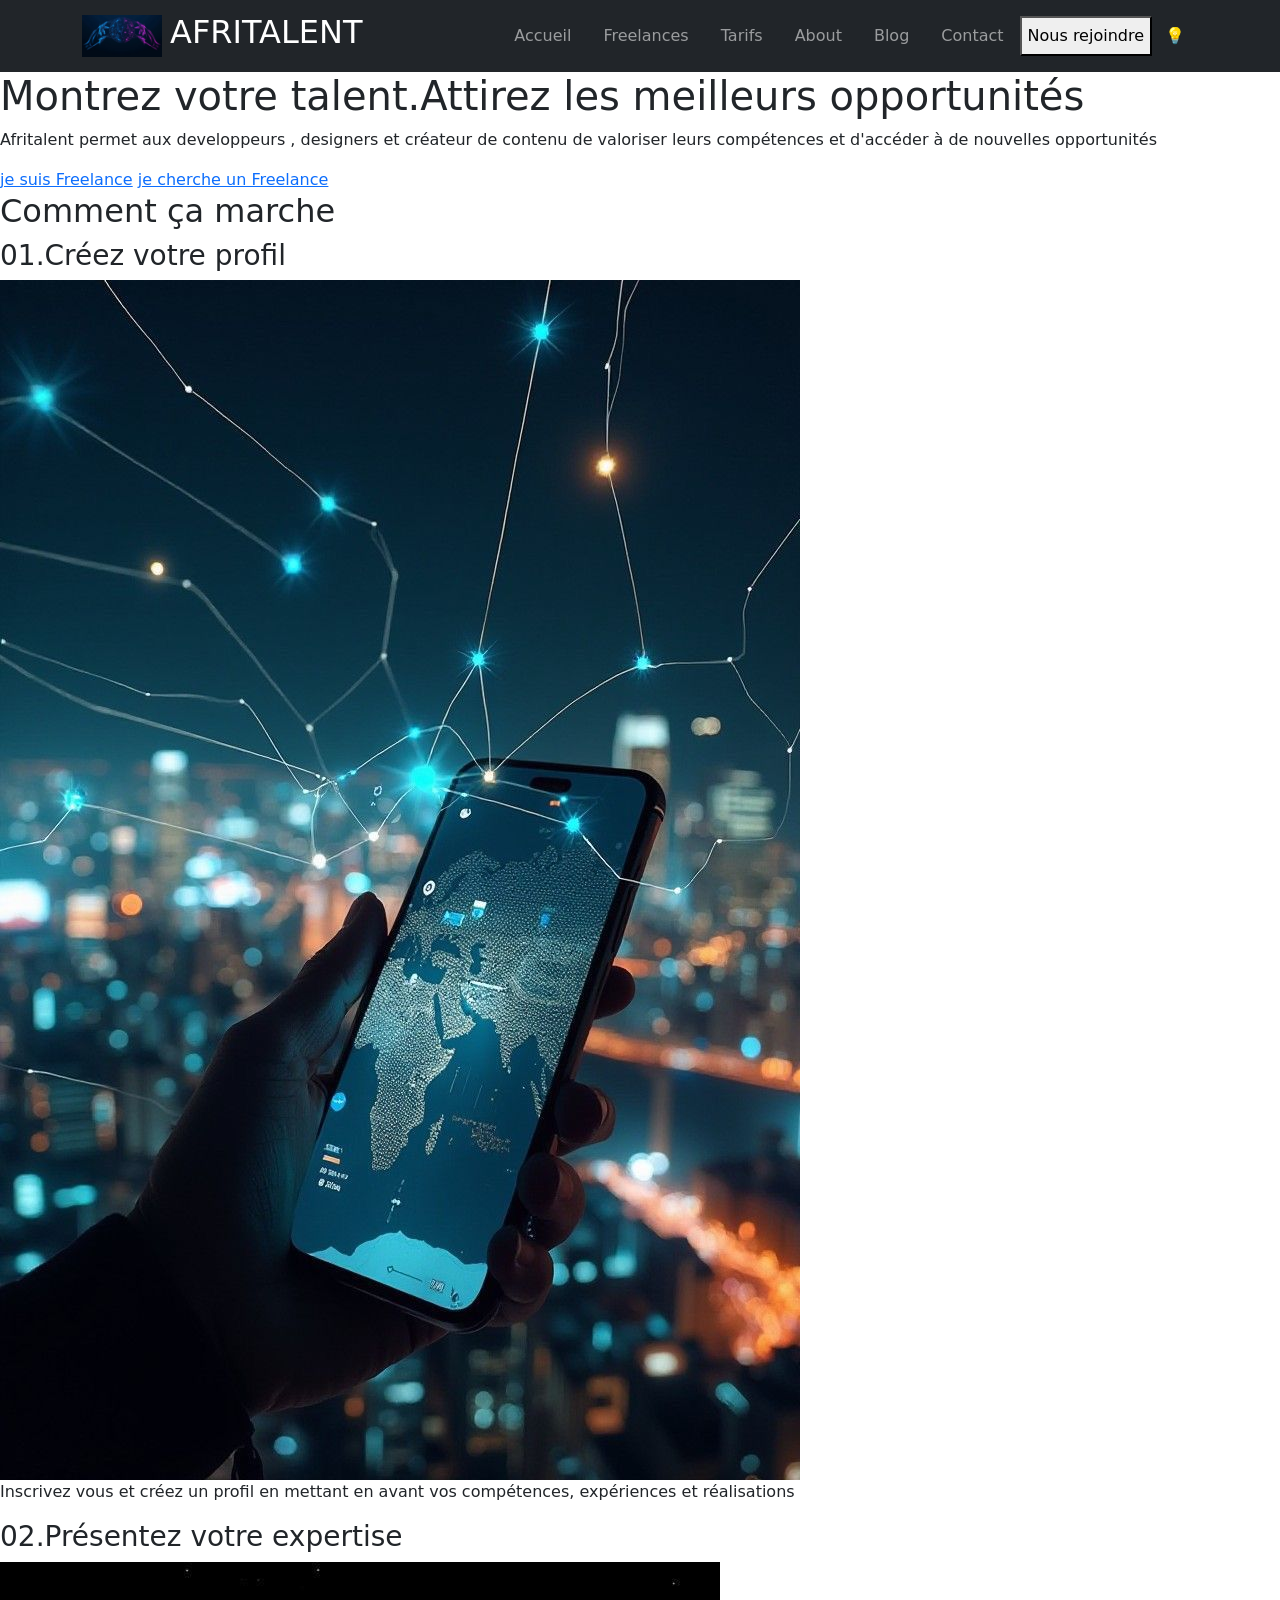
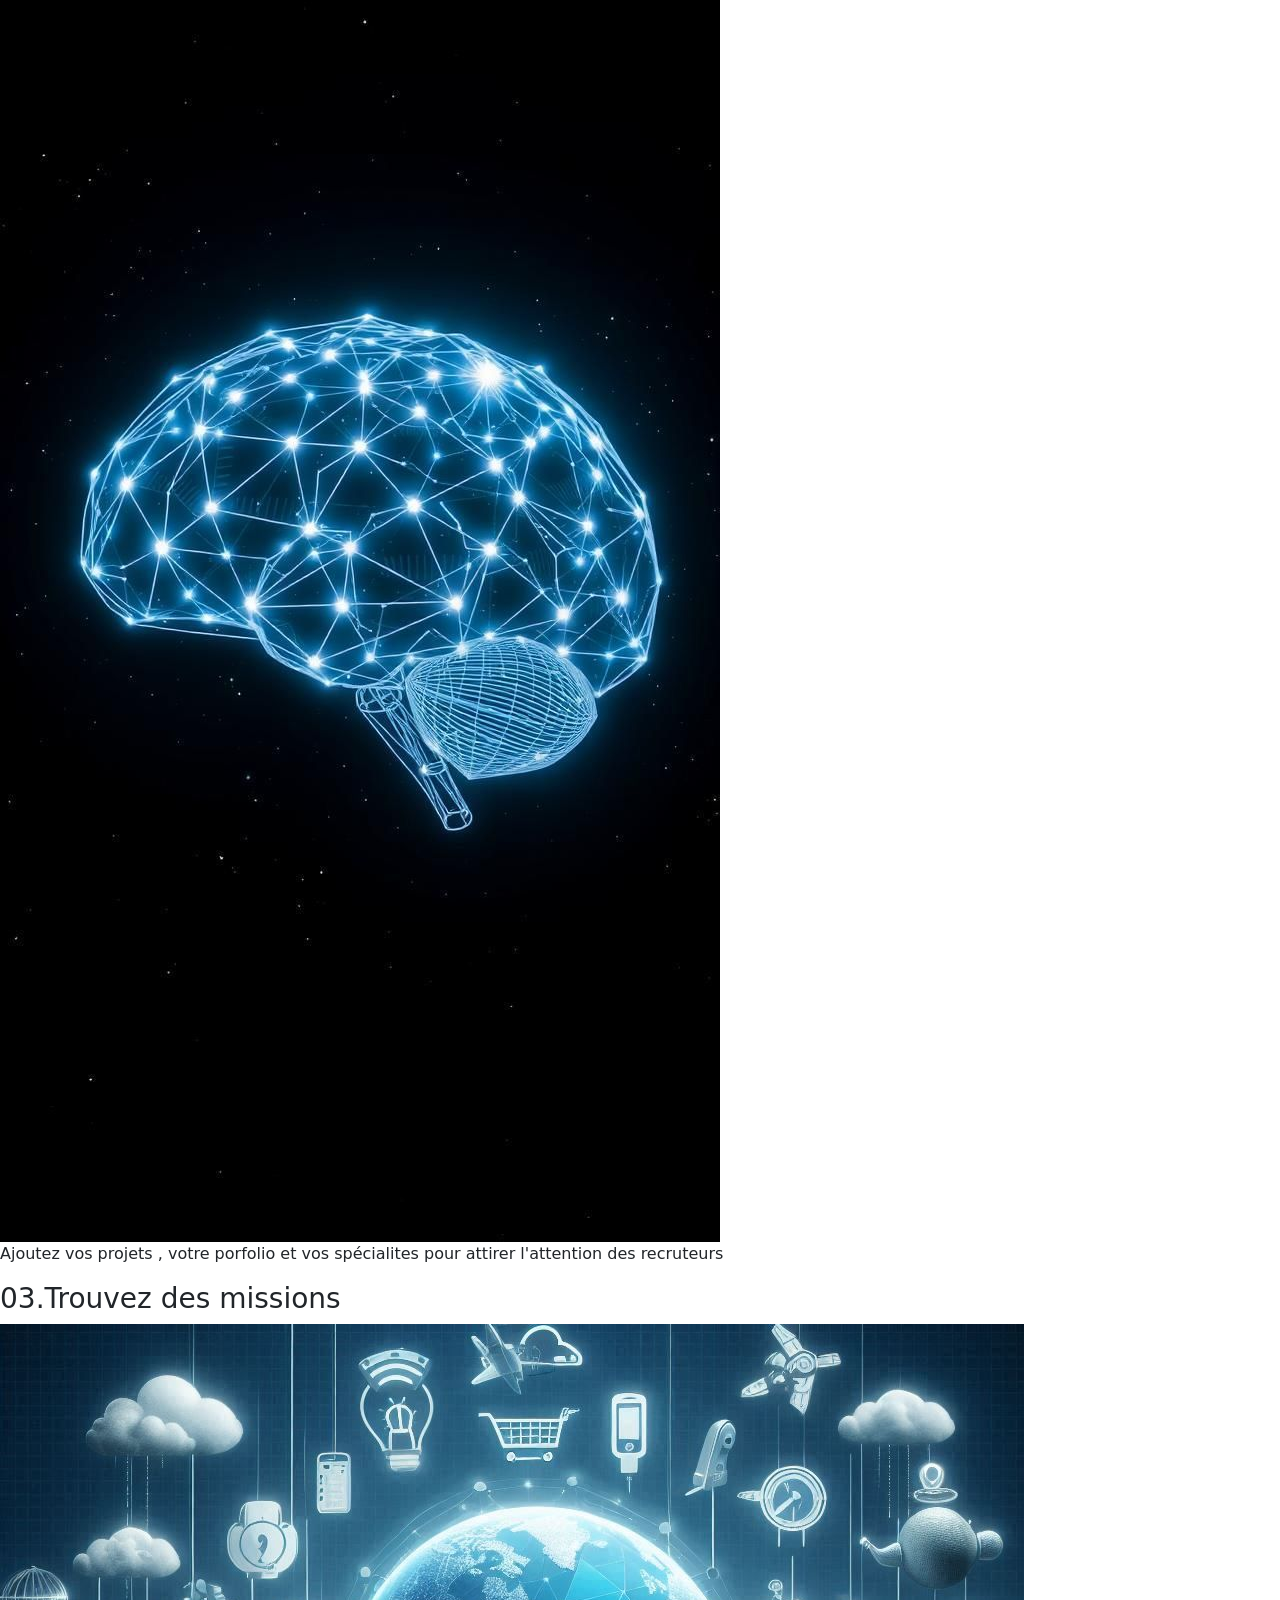
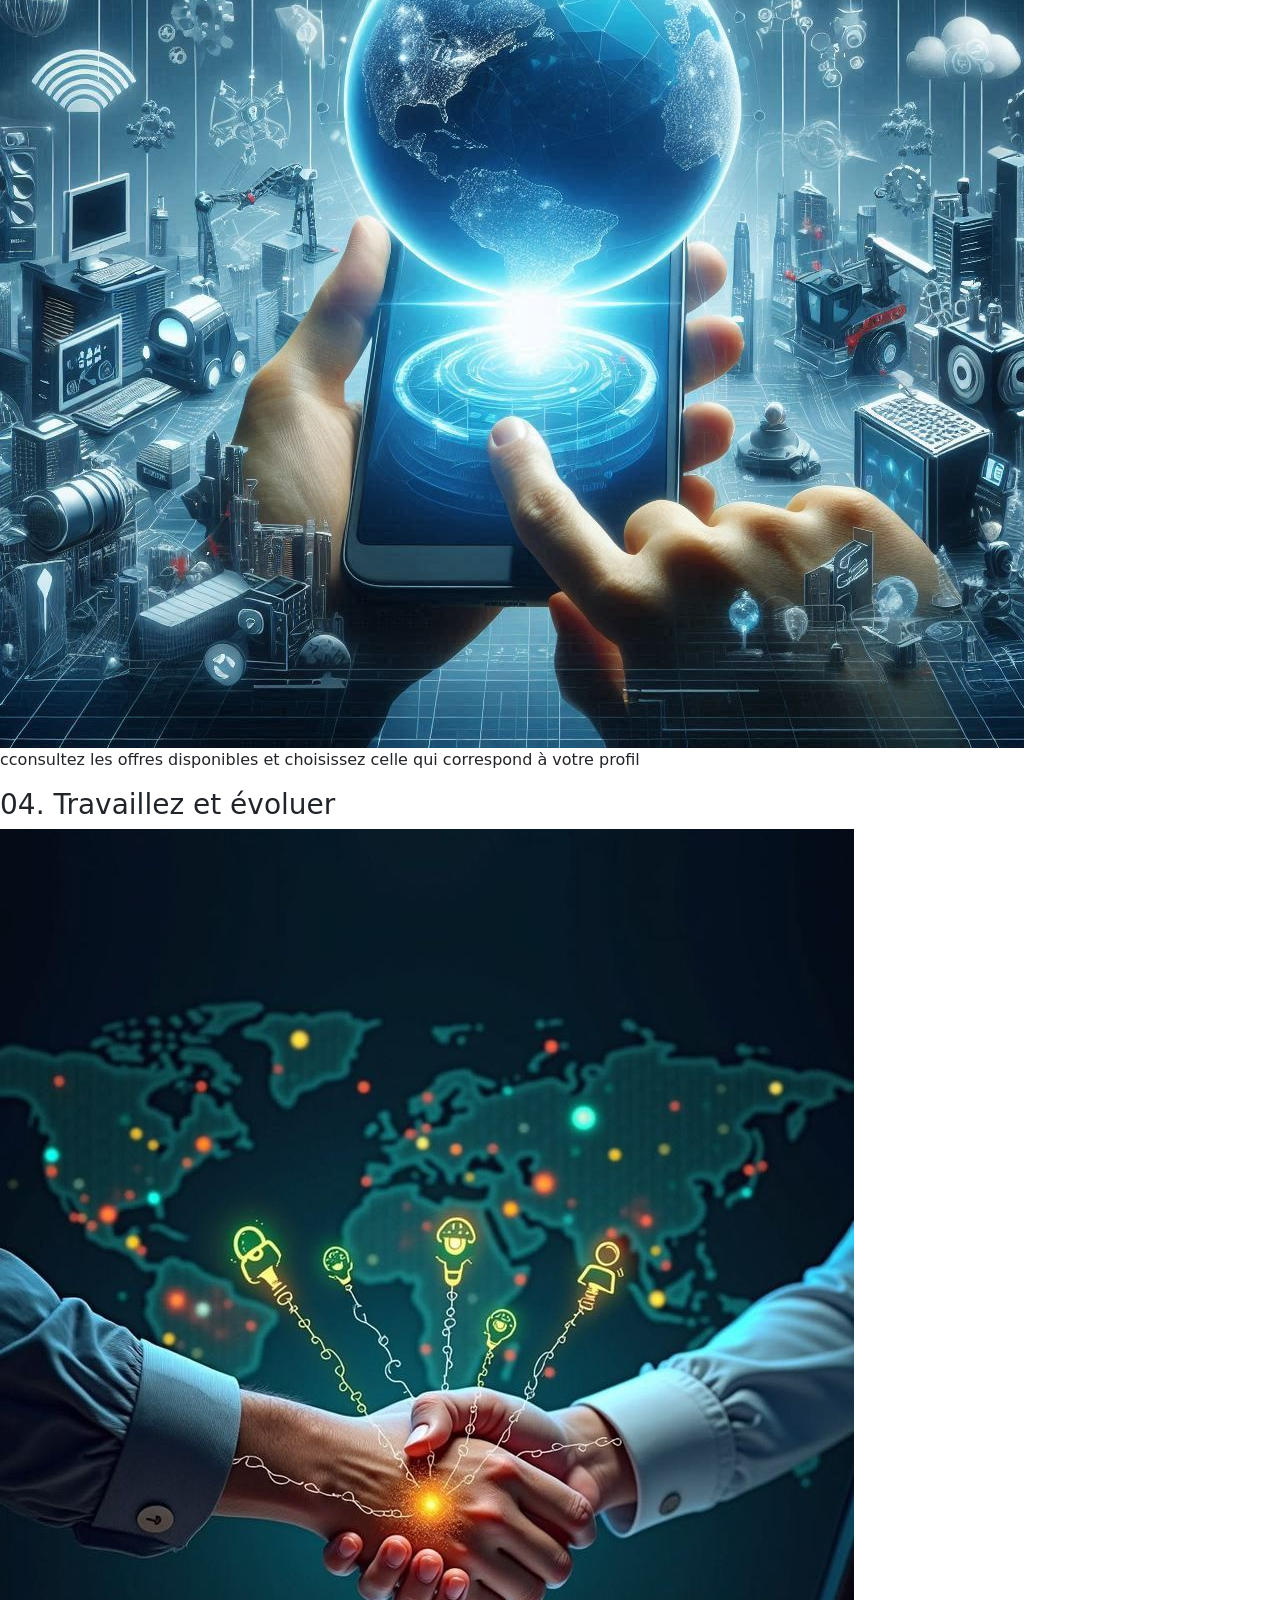
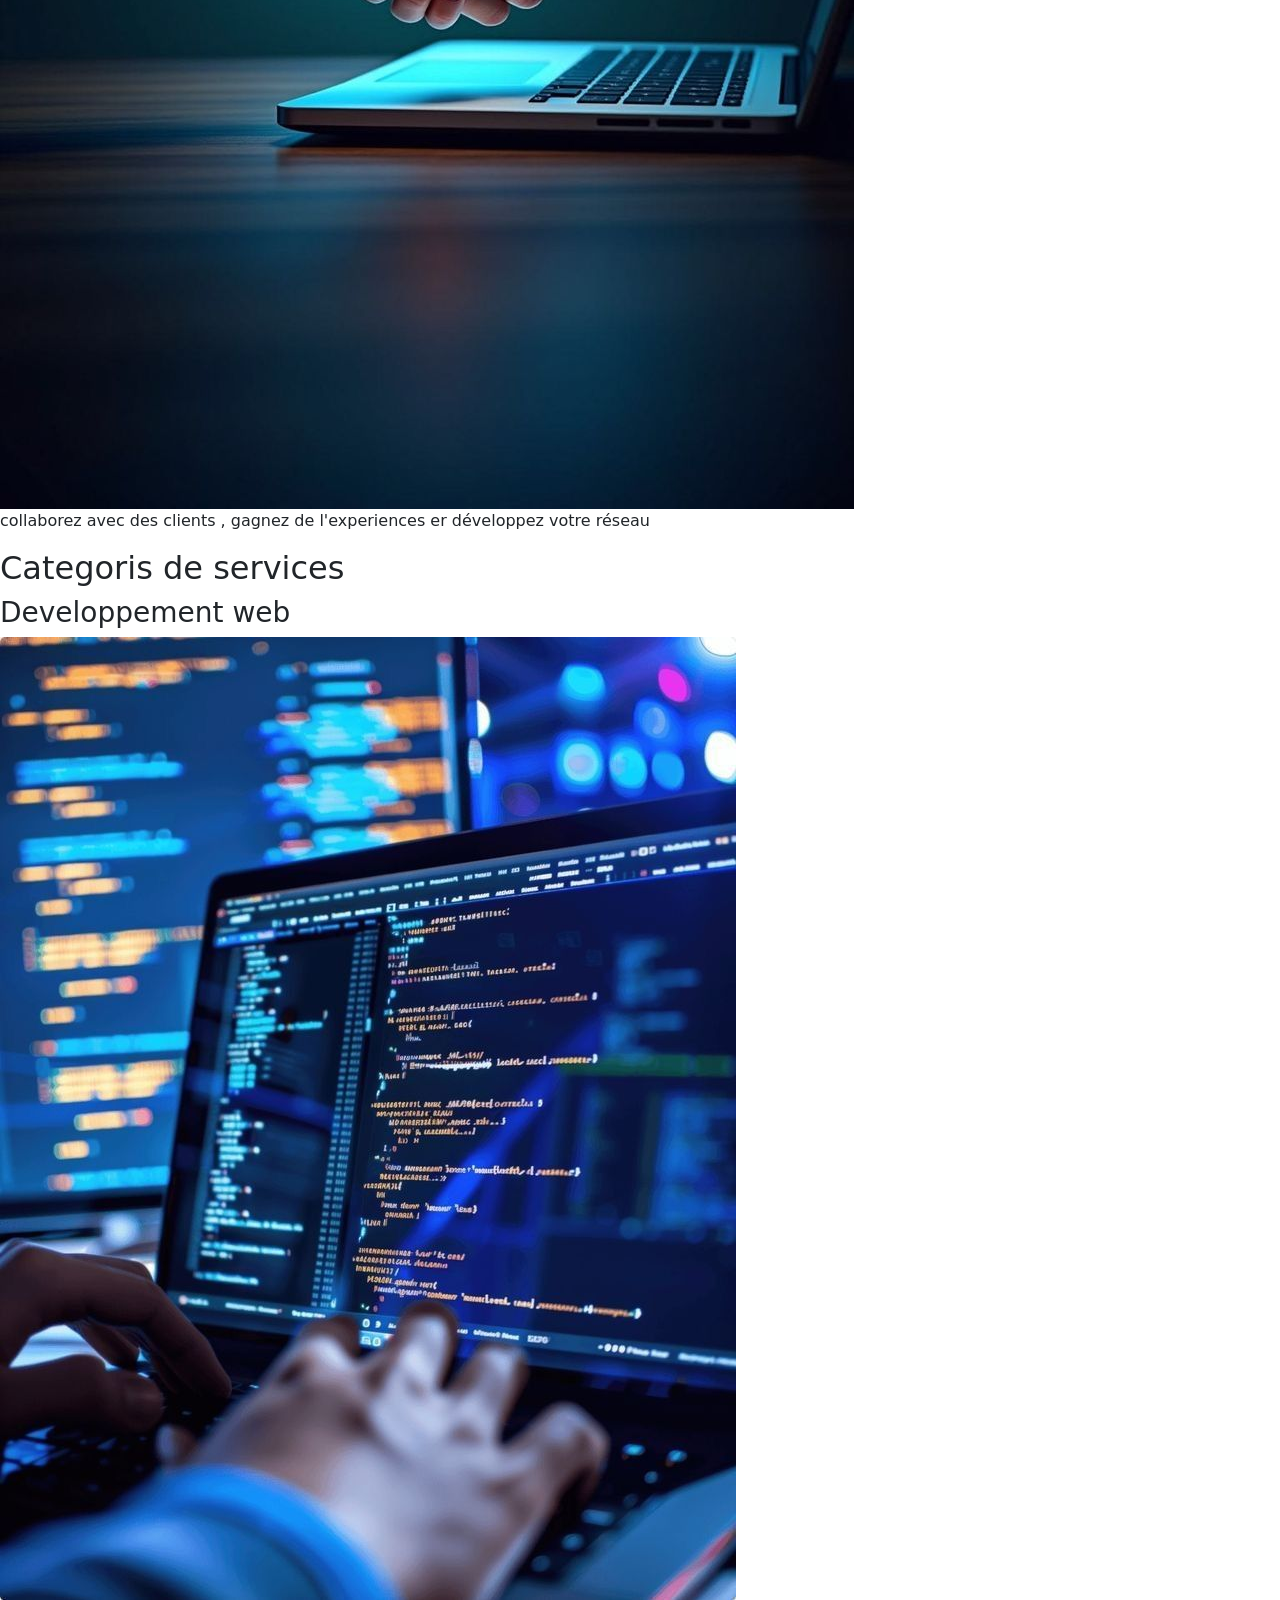
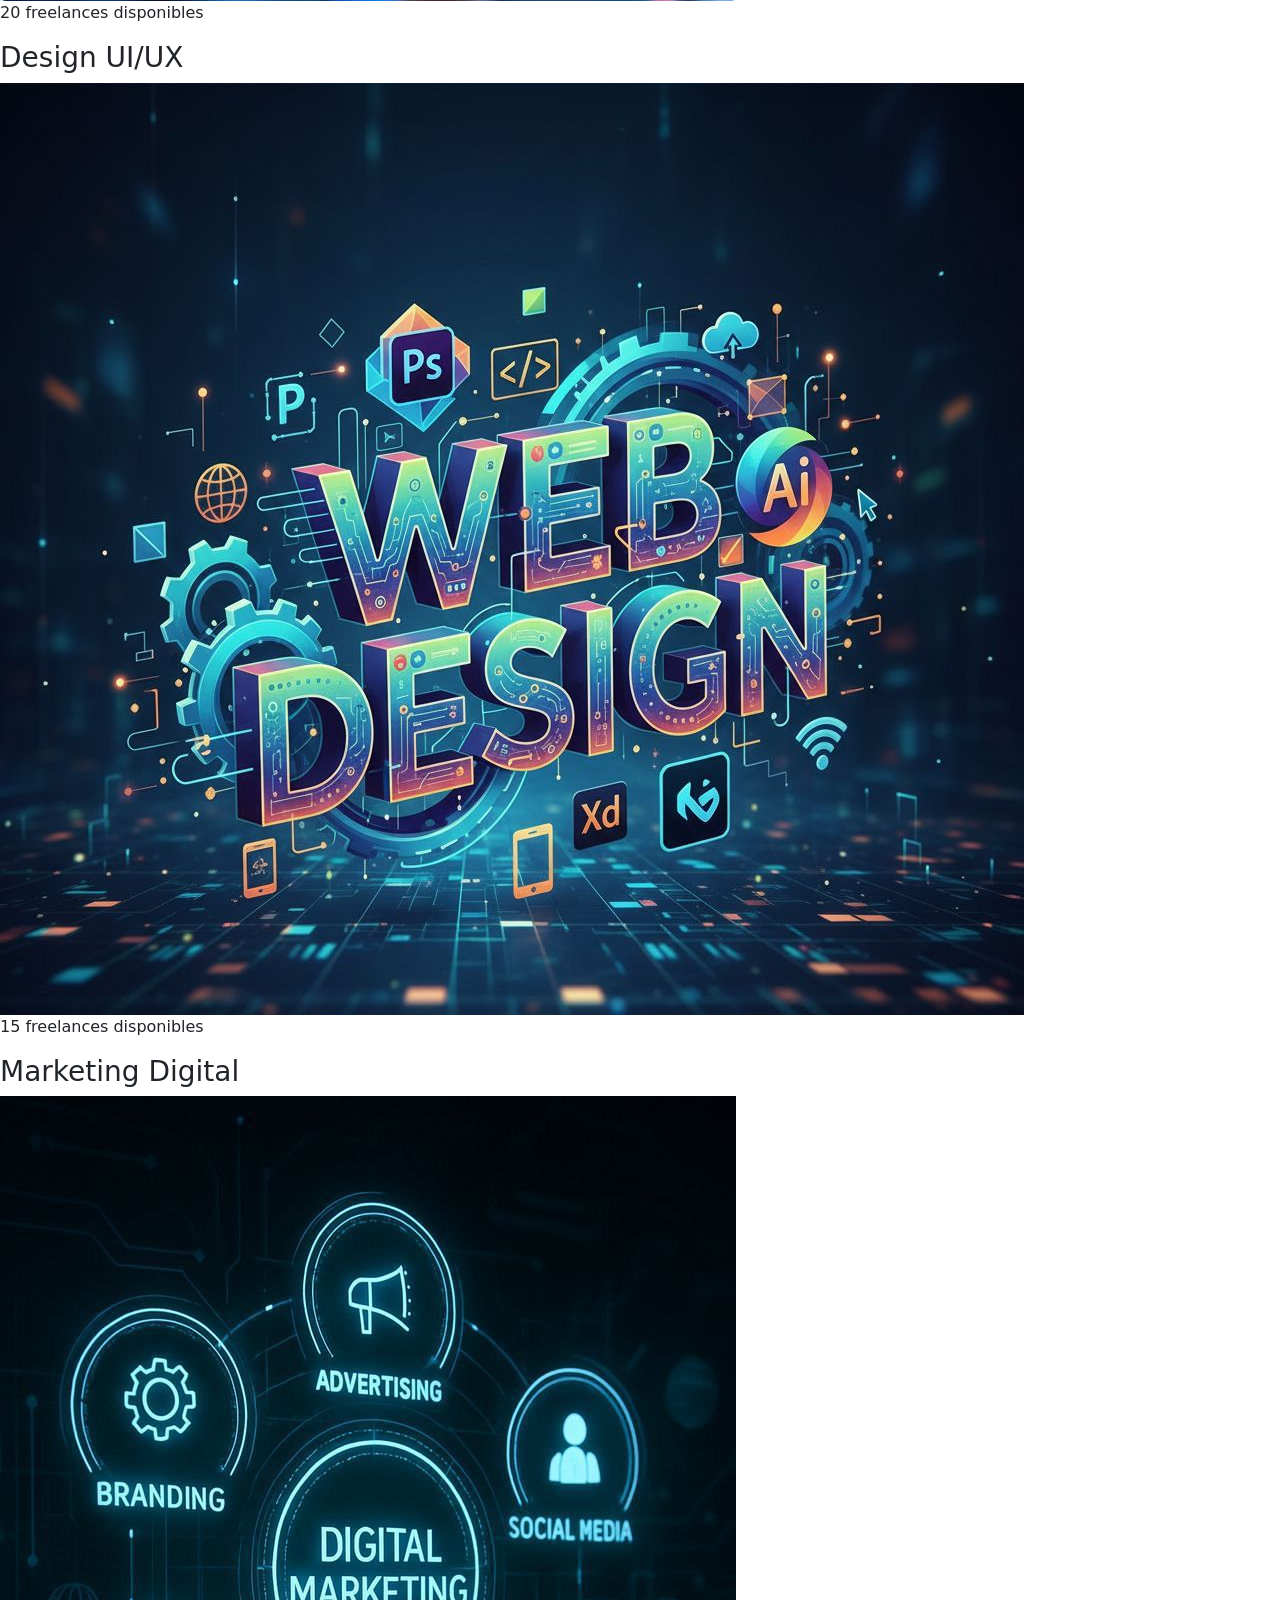
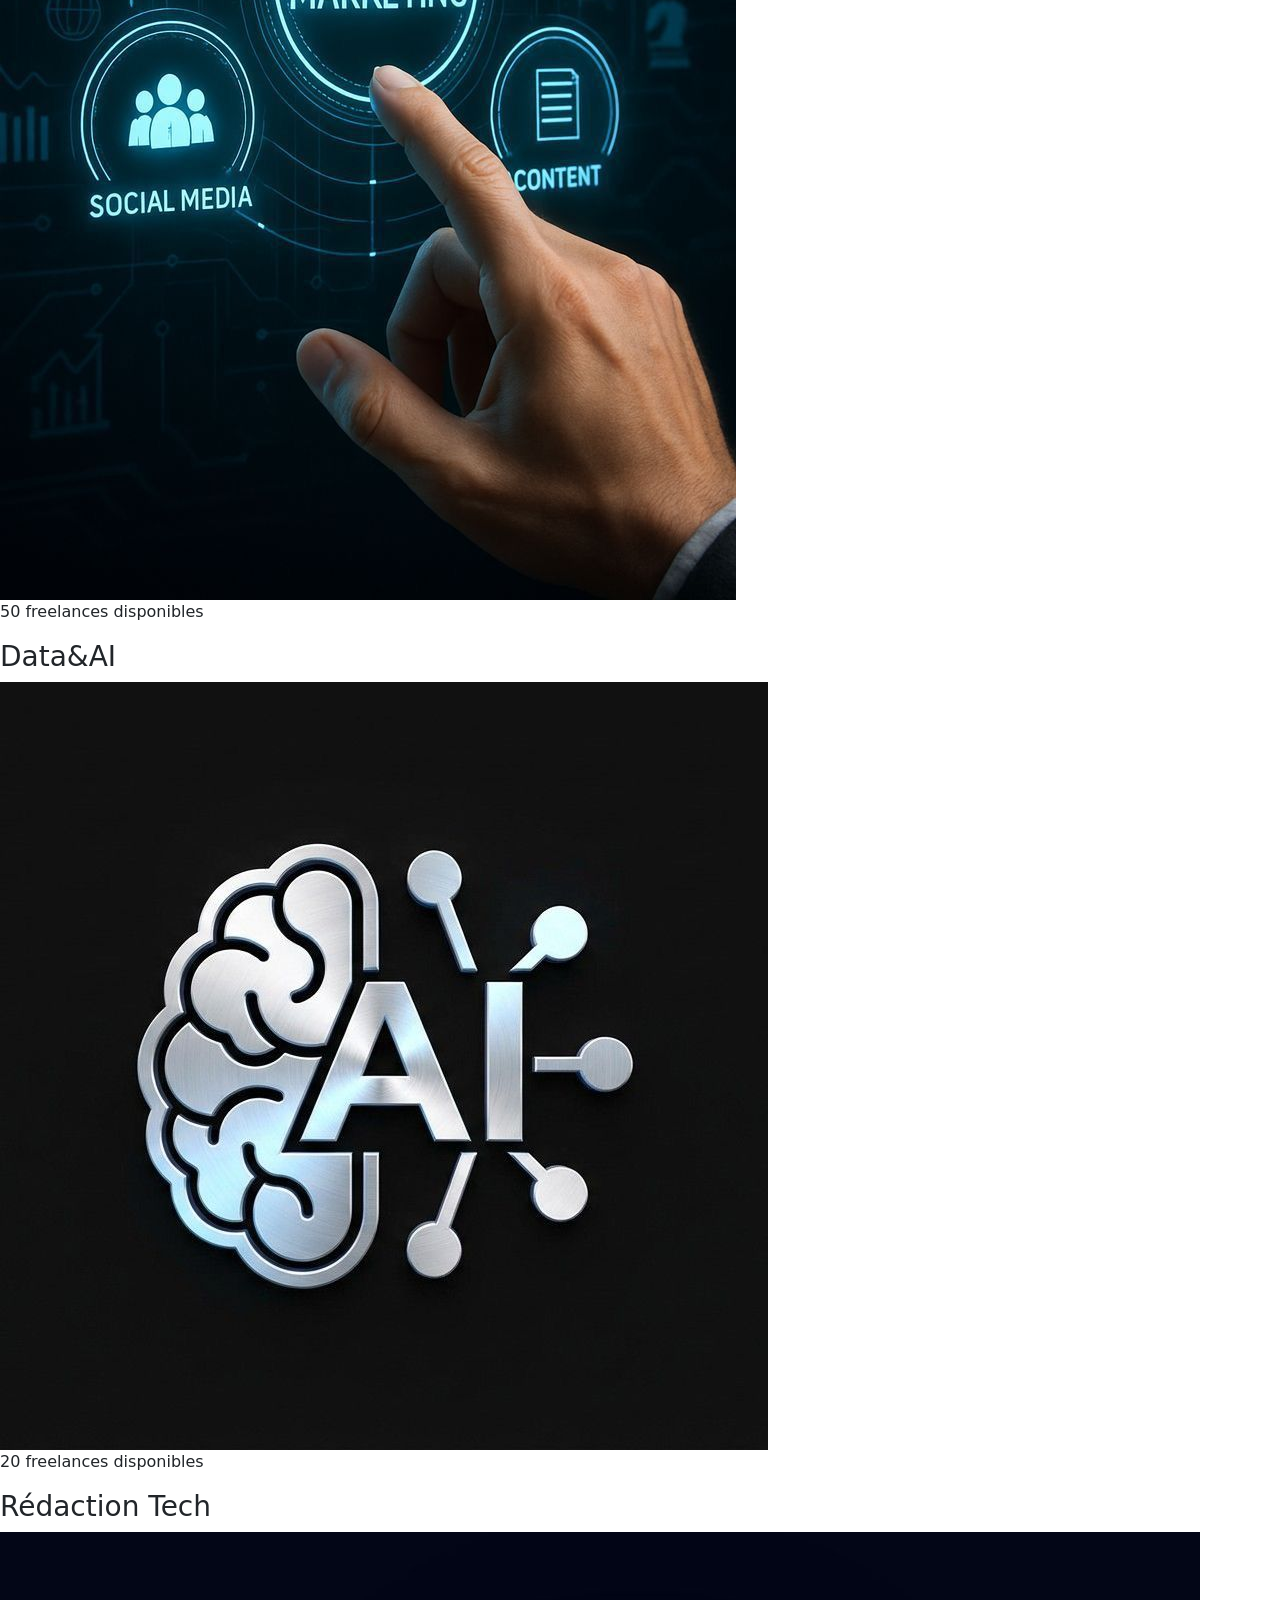
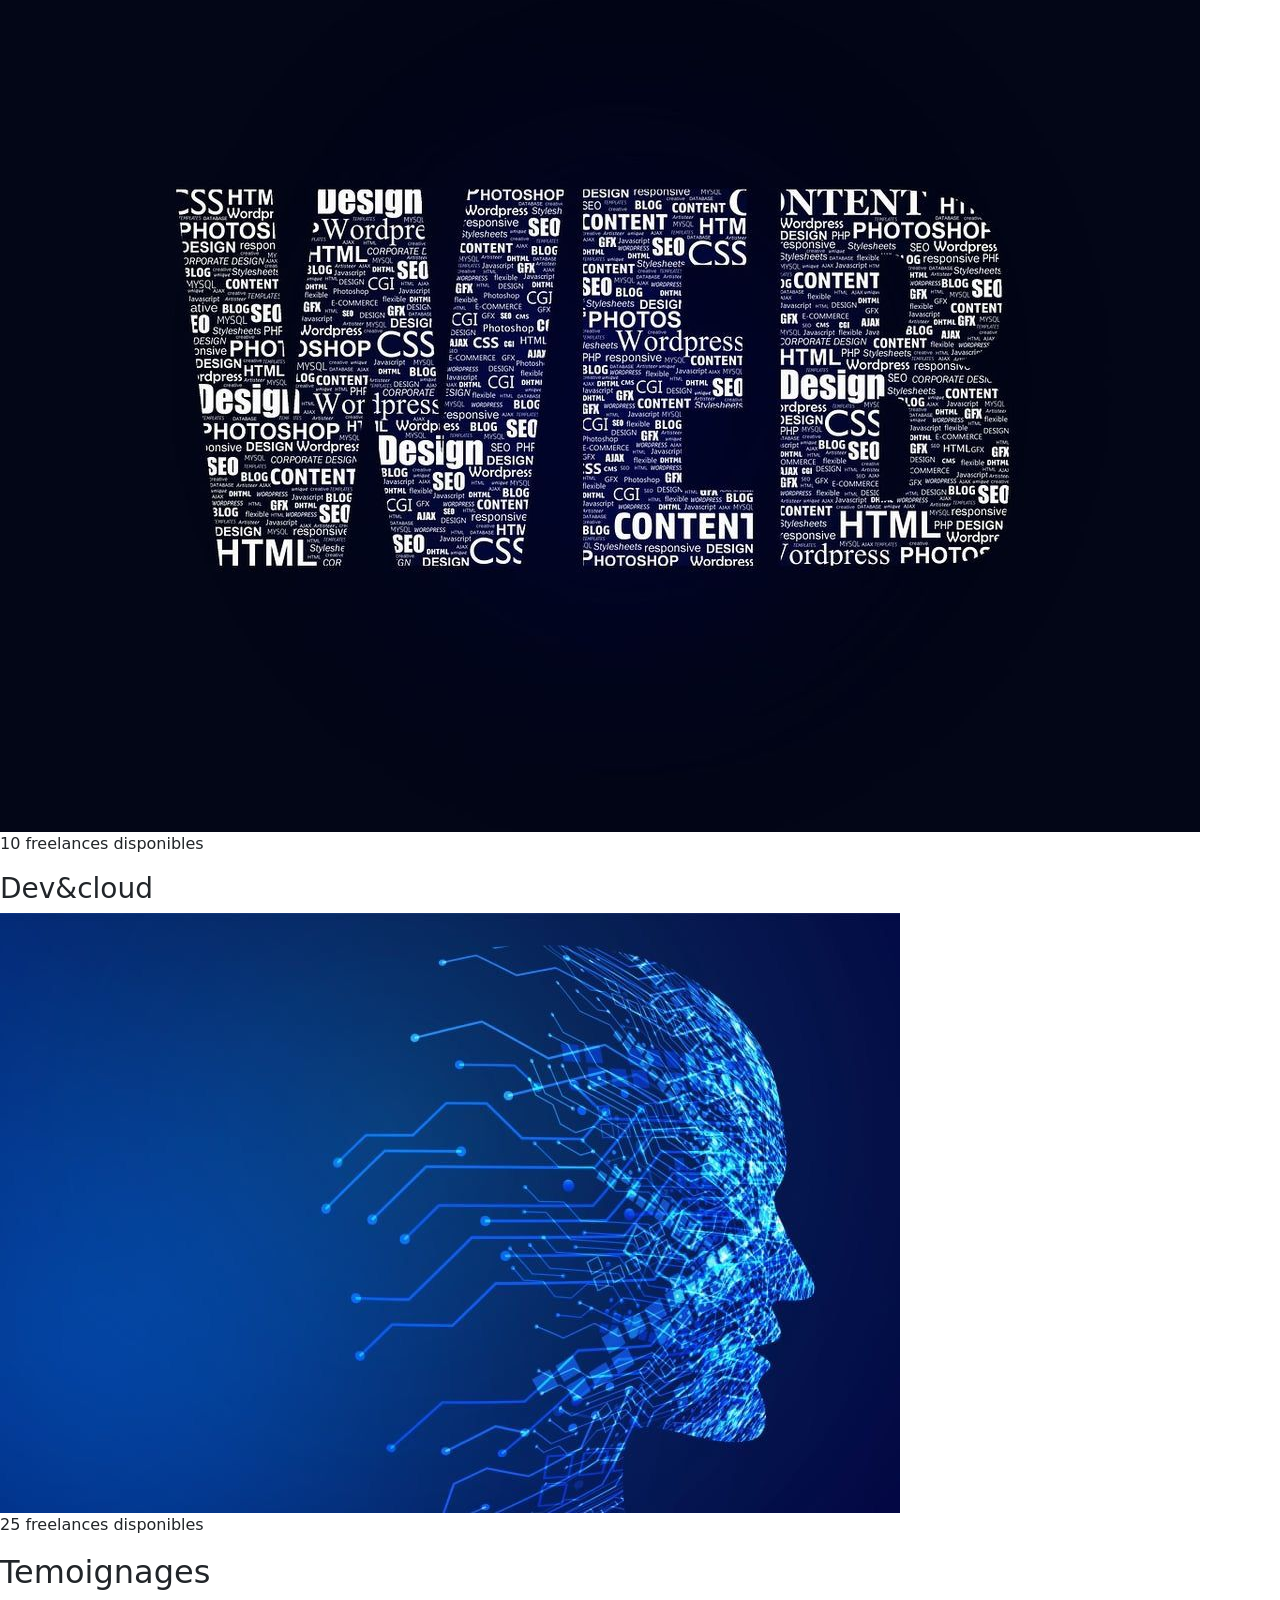
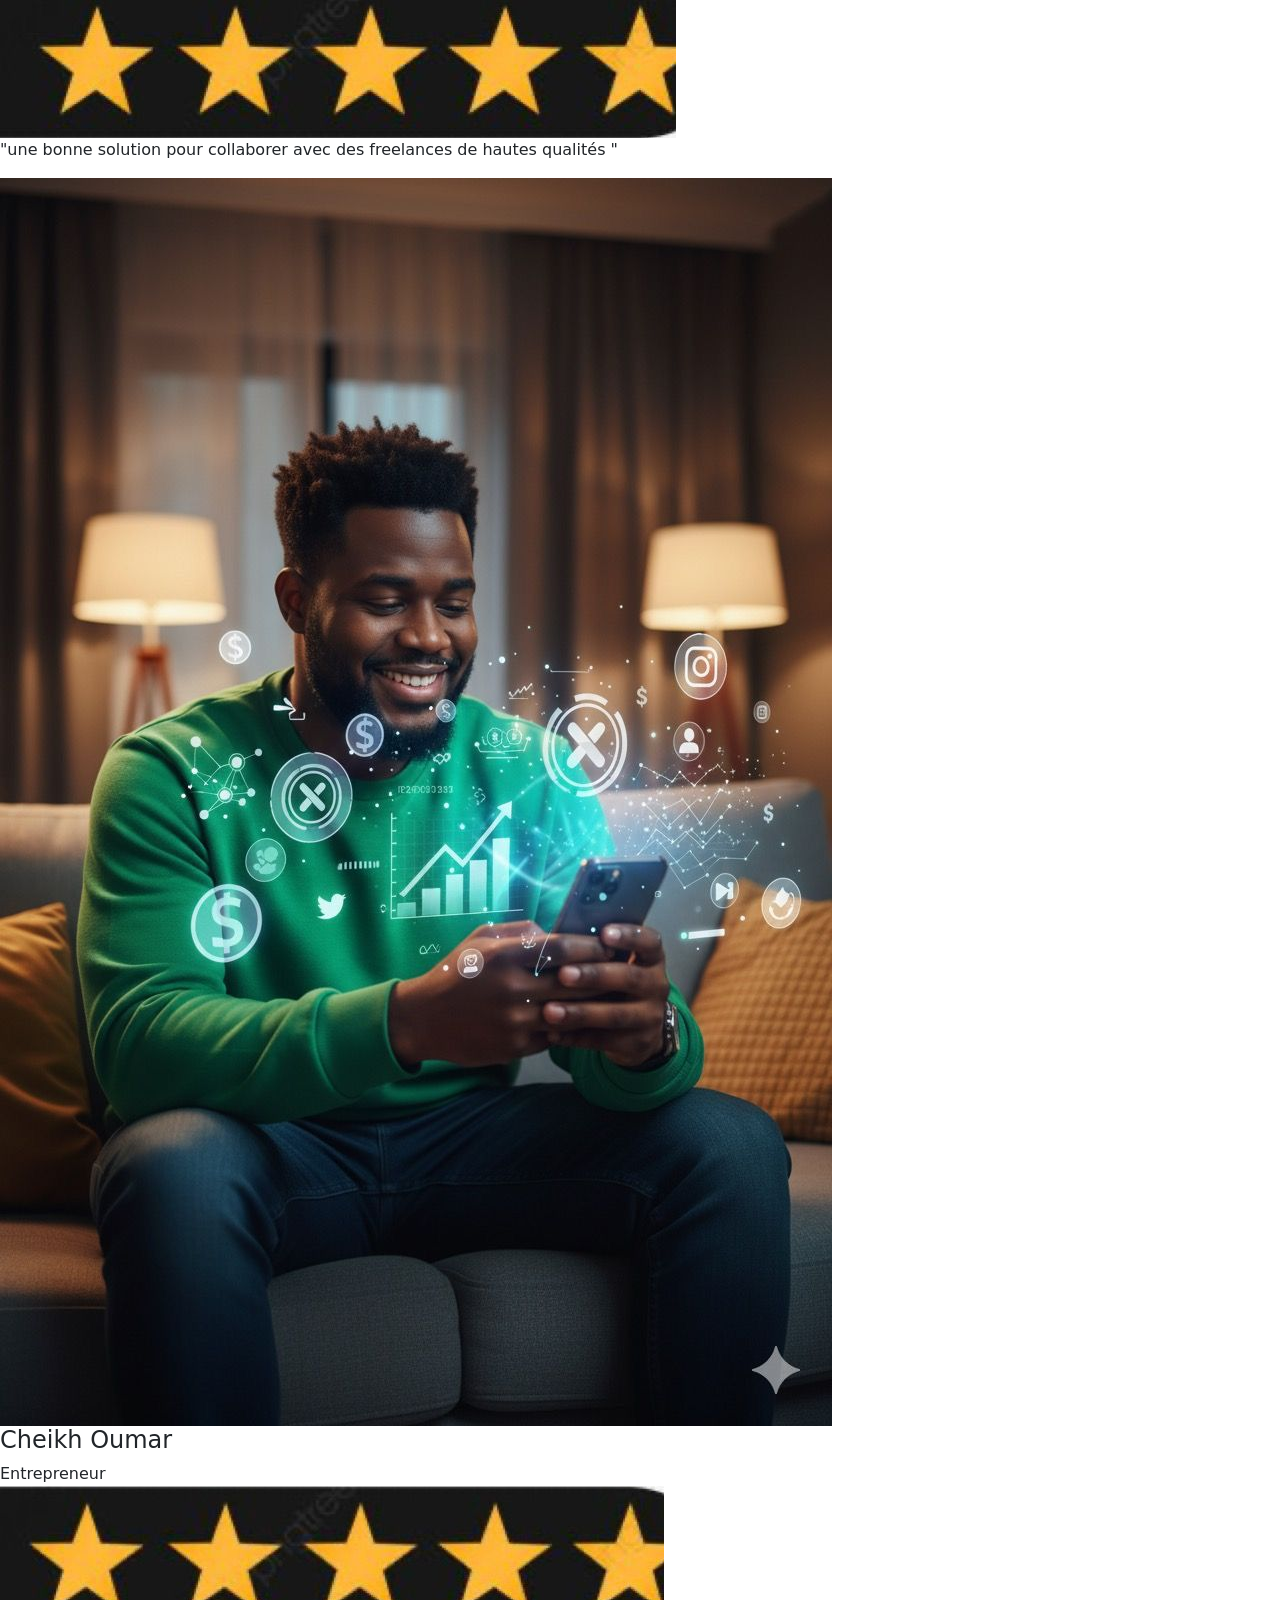
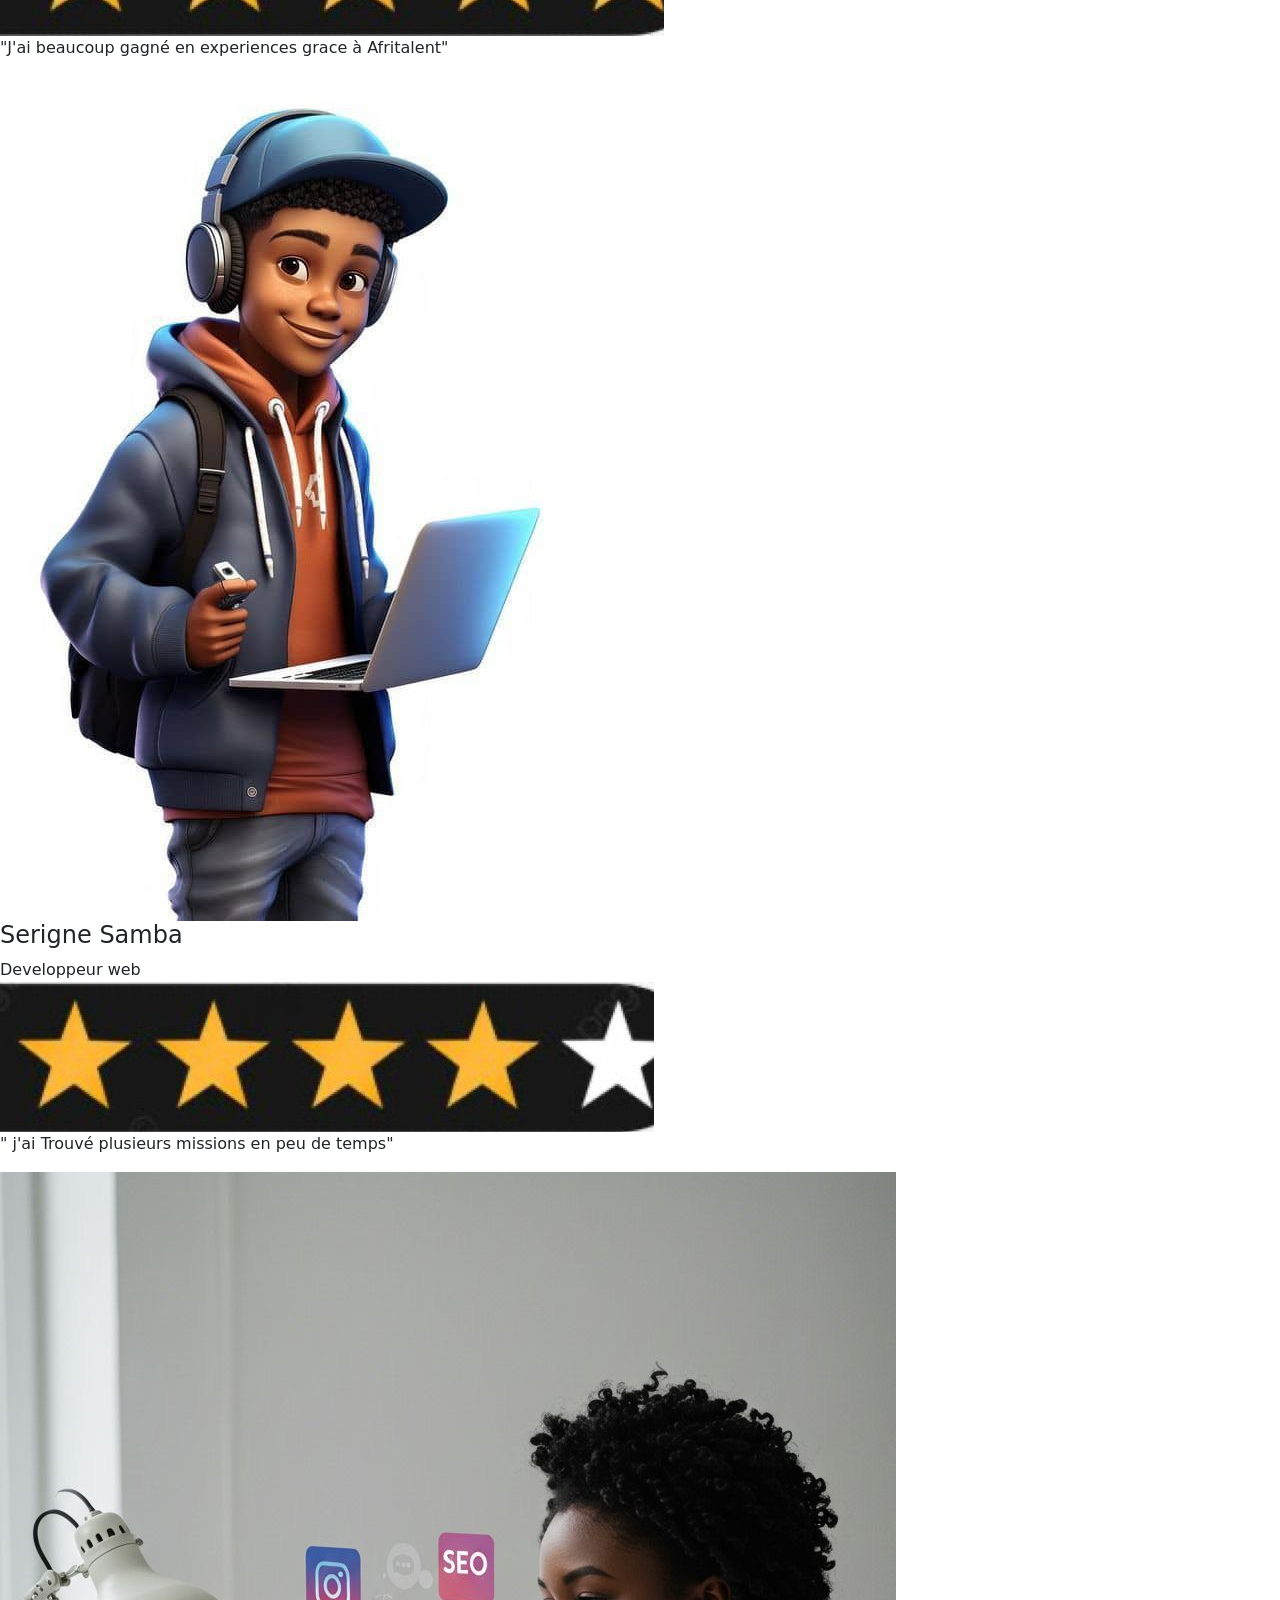
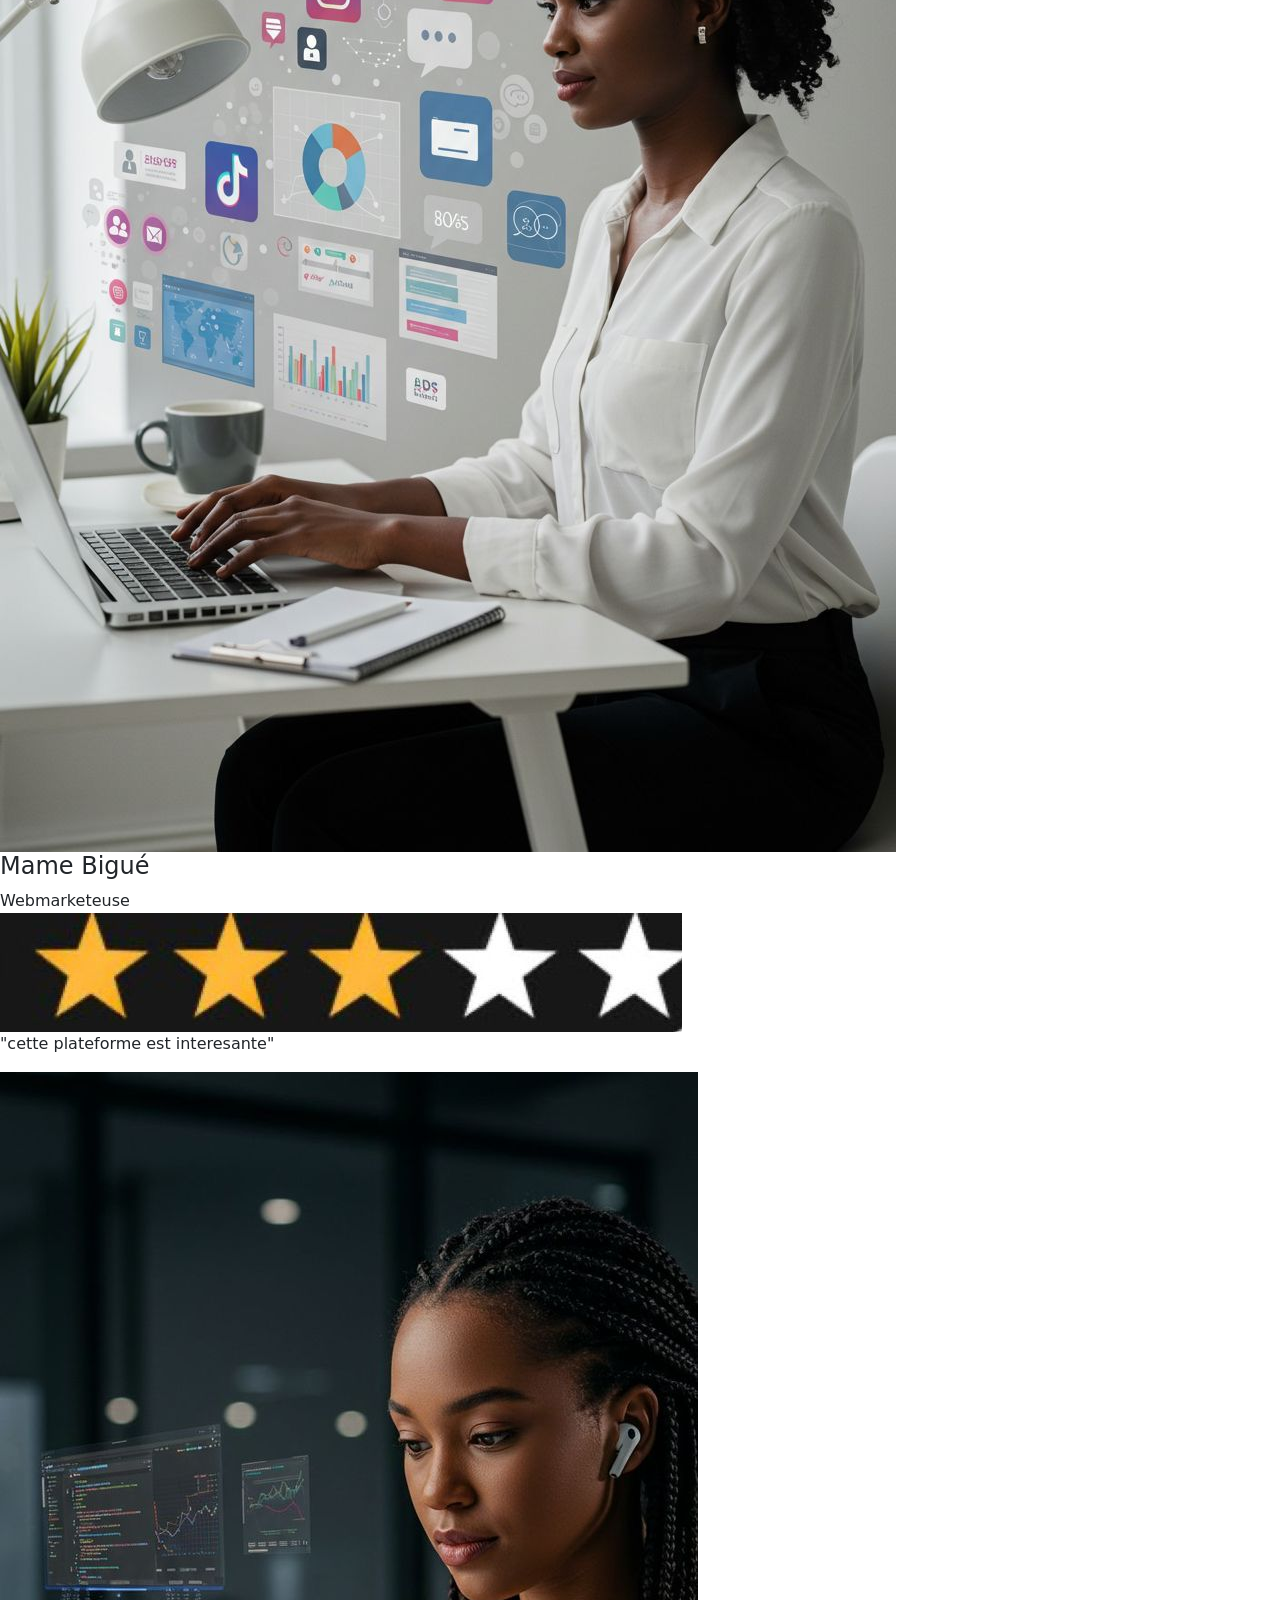
==== index.html @ a6acece0 "HTML : structure complète des 5 pages avec sections et contenu texte quelques corrections de fautes" ====
<!DOCTYPE html>
<html lang="en">
<head>
    <meta charset="UTF-8">
    <meta name="viewport" content="width=device-width, initial-scale=1.0">
    <title>Document</title>
<link rel="stylesheet" href="https://cdn.jsdelivr.net/npm/bootstrap@5.3.8/dist/css/bootstrap.min.css">
<script src="https://cdn.jsdelivr.net/npm/bootstrap@5.3.8/dist/js/bootstrap.bundle.min.js
"></script>


</head>
<body>
    <header>
        <div>
<nav class="navbar navbar-expand-lg navbar-dark bg-dark">
    <div class="container">
        <!--gestion du menu--> 
        <a class="navbar-brand d-flex align-items-center" href="index.html">
        <img src="images/image8.jpeg" alt="logo" width="80" class="me-2">
        <h2>AFRITALENT</h2>
        </a>
        <!--bouton mobile-->
    <button class="navbar-toggler" type="button" data-bs-toggle="collapse" data-bs-target="#navbarMenu">
<span class="navbar-toggler-icon"></span>
    </button>
    <!--menu de nav-->
    <div class="collapse navbar-collapse" id="navbarMenu">
        <ul class="navbar-nav ms-auto">
  <li class="nav-item">
    <a class="nav-link mx-2" href="index.html">Accueil</a>
    </li>
<li class="nav-item">
<a class="nav-link mx-2" href="freelances.html">Freelances</a>
</li>
<li class="nav-item">
<a class="nav-link mx-2" href="tarifs.html">Tarifs</a>
</li>
<li class="nav-item">
<a class="nav-link mx-2" href="about.html">About</a>
</li>
<li class="nav-item">
<a class="nav-link mx-2" href="blog.html">Blog</a>
</li>
<li class="nav-item">
<a class="nav-link mx-2" href="contact.html">Contact</a>
</li>
<button class="diey">Nous rejoindre</button>
<button id="btn" class="btn btn-pink">💡</button>
</ul>
</div>
</div>
</nav>

    </header>
<!--section hero-->
<section>
<div>
    <h1>Montrez votre talent.Attirez les meilleurs opportunités </h1>
    <p>Afritalent permet aux developpeurs , designers et créateur de contenu de valoriser leurs compétences et d'accéder à de nouvelles opportunités</p>

<div> 
    <!--bouton cta-->
    <a href="#"> je suis Freelance</a>
    <a href="#">je cherche un Freelance</a>
    </div>
</div>
</section>
<!--section comment ca marche-->
<section>
<div>
    <h2>Comment ça marche </h2>
<div>

<div>
<h3>01.Créez votre profil</h3>
<img src="images/image17.jpeg" alt="">
<p> Inscrivez vous et créez un profil en mettant en avant vos compétences,
    expériences et réalisations
</p>

</div>
<div>
    <h3>02.Présentez votre expertise</h3>
    <img src="images/image15.jpeg" alt="">
    <p>Ajoutez vos projets , votre porfolio et vos spécialites pour attirer l'attention des recruteurs </p>
</div>
<div>
    <h3>03.Trouvez des missions </h3>
    <img src="images/image18.jpeg" alt="">
    <p>cconsultez les offres disponibles et choisissez celle qui correspond à votre profil</p>
</div>
<div>
<h3>04. Travaillez et évoluer </h3>
<img src="images/image16.jpeg" alt="">
<p> collaborez avec des clients , gagnez de l'experiences er développez votre réseau </p>
</div>

</div>

</div>

</section>
<!--section categories de services -->
<section>
<div>
<div>
 <h2>Categoris de services </h2>

</div>
<div>
    <h3>Developpement web</h3>
    <img src="images/image7.jpeg" alt="">
    <p>20 freelances disponibles</p>
</div>

<div>
    <h3>Design UI/UX</h3>
    <img src="images/image11.jpeg" alt="">
    <p>15 freelances disponibles</p>
</div>
<div>
    <h3>Marketing Digital</h3>
    <img src="images/image6.jpeg" alt="">
    <p>50 freelances disponibles</p>
</div>
<div>
    <h3>Data&AI</h3>
    <img src="images/image5.jpeg" alt="">
    <p>20 freelances disponibles</p>
</div>
<div>
    <h3>Rédaction Tech</h3>
    <img src="images/image10.jpeg" alt="">
    <p>10 freelances disponibles</p>
</div>
<div>
    <h3>Dev&cloud</h3>
    <img src="images/image12.jpeg" alt="">
    <p>25 freelances disponibles</p>
</div>

</div>

</section>
<!--section temoignages-->
<section>
<div>
   <h2>Temoignages</h2> 
   <div>
    <div>
        <img src="images/image20.jpeg" alt="">
        <p>"une bonne solution pour collaborer avec des freelances de hautes qualités "</p>
       <img src="images/image1.jpeg " alt=""> 
        <h4>Cheikh Oumar</h4>
        <span>Entrepreneur</span>

    </div>
<div>
  <img src="images/image21.jpeg" alt="">
        <p>"J'ai beaucoup gagné en experiences grace à Afritalent"</p>
       <img src="images/image24.jpeg " alt=""> 
        <h4>Serigne Samba</h4>
        <span>Developpeur web</span>

   </div>

<div>
  <img src="images/image22.jpeg" alt="">
        <p>" j'ai Trouvé plusieurs missions en peu de temps"</p>
       <img src="images/image3.jpeg " alt=""> 
        <h4>Mame Bigué</h4>
        <span>Webmarketeuse </span>

   </div>

   <div>
  <img src="images/image19.jpeg" alt="">
        <p>"cette plateforme est interesante"</p>
       <img src="images/image2.jpeg " alt=""> 
        <h4>Seynabou</h4>
        <sapn>rédactrice tech</span>

   </div>
</div>
 </div>   
</section>
<!--section appel-->
<section>
<div>
<h2>Integrez le plateforme dés aujourd 'hui</h2>
<p>Creez votre profil et commencez à trouvez des missions ou recruteur des talents</p>
<a href="inscription .html"> s'inscrire</a>
</div>
</section>
<!--section hero a faire apres-->
<section>


</section>

</body>
</html>
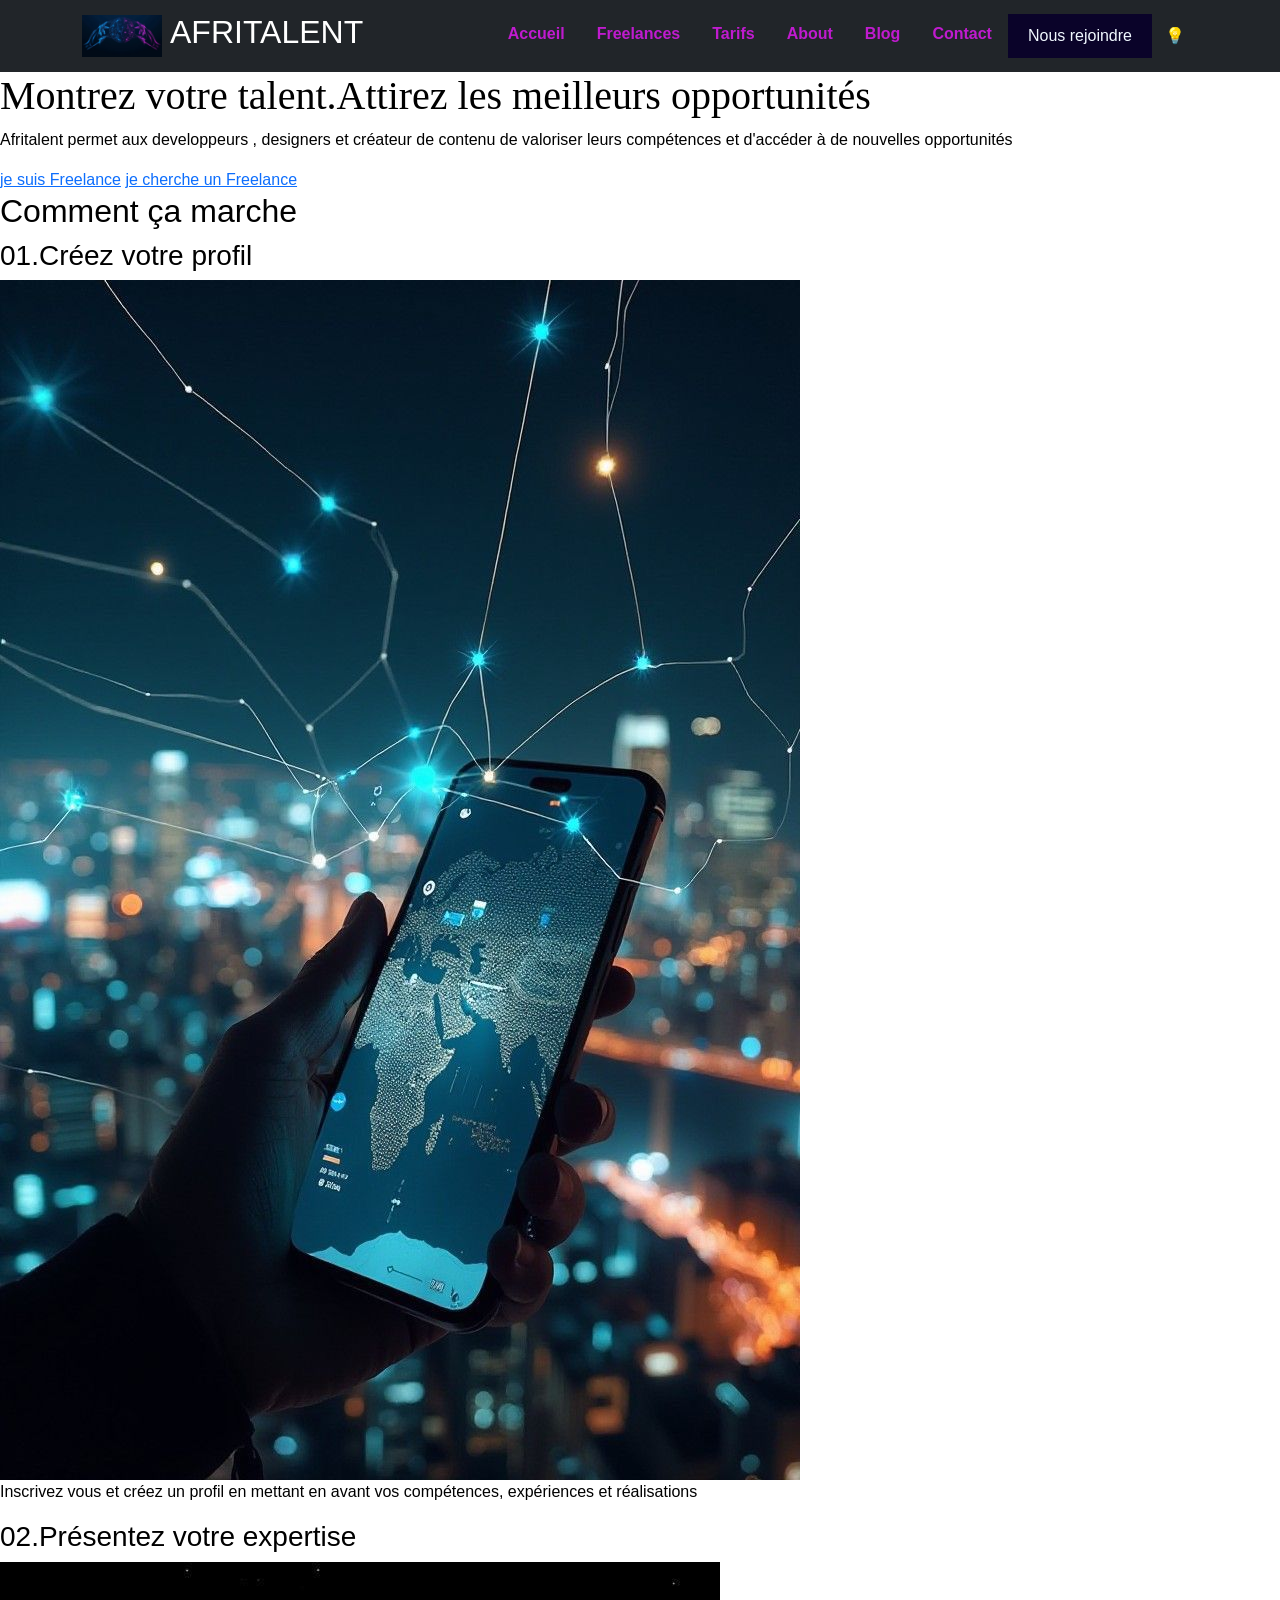
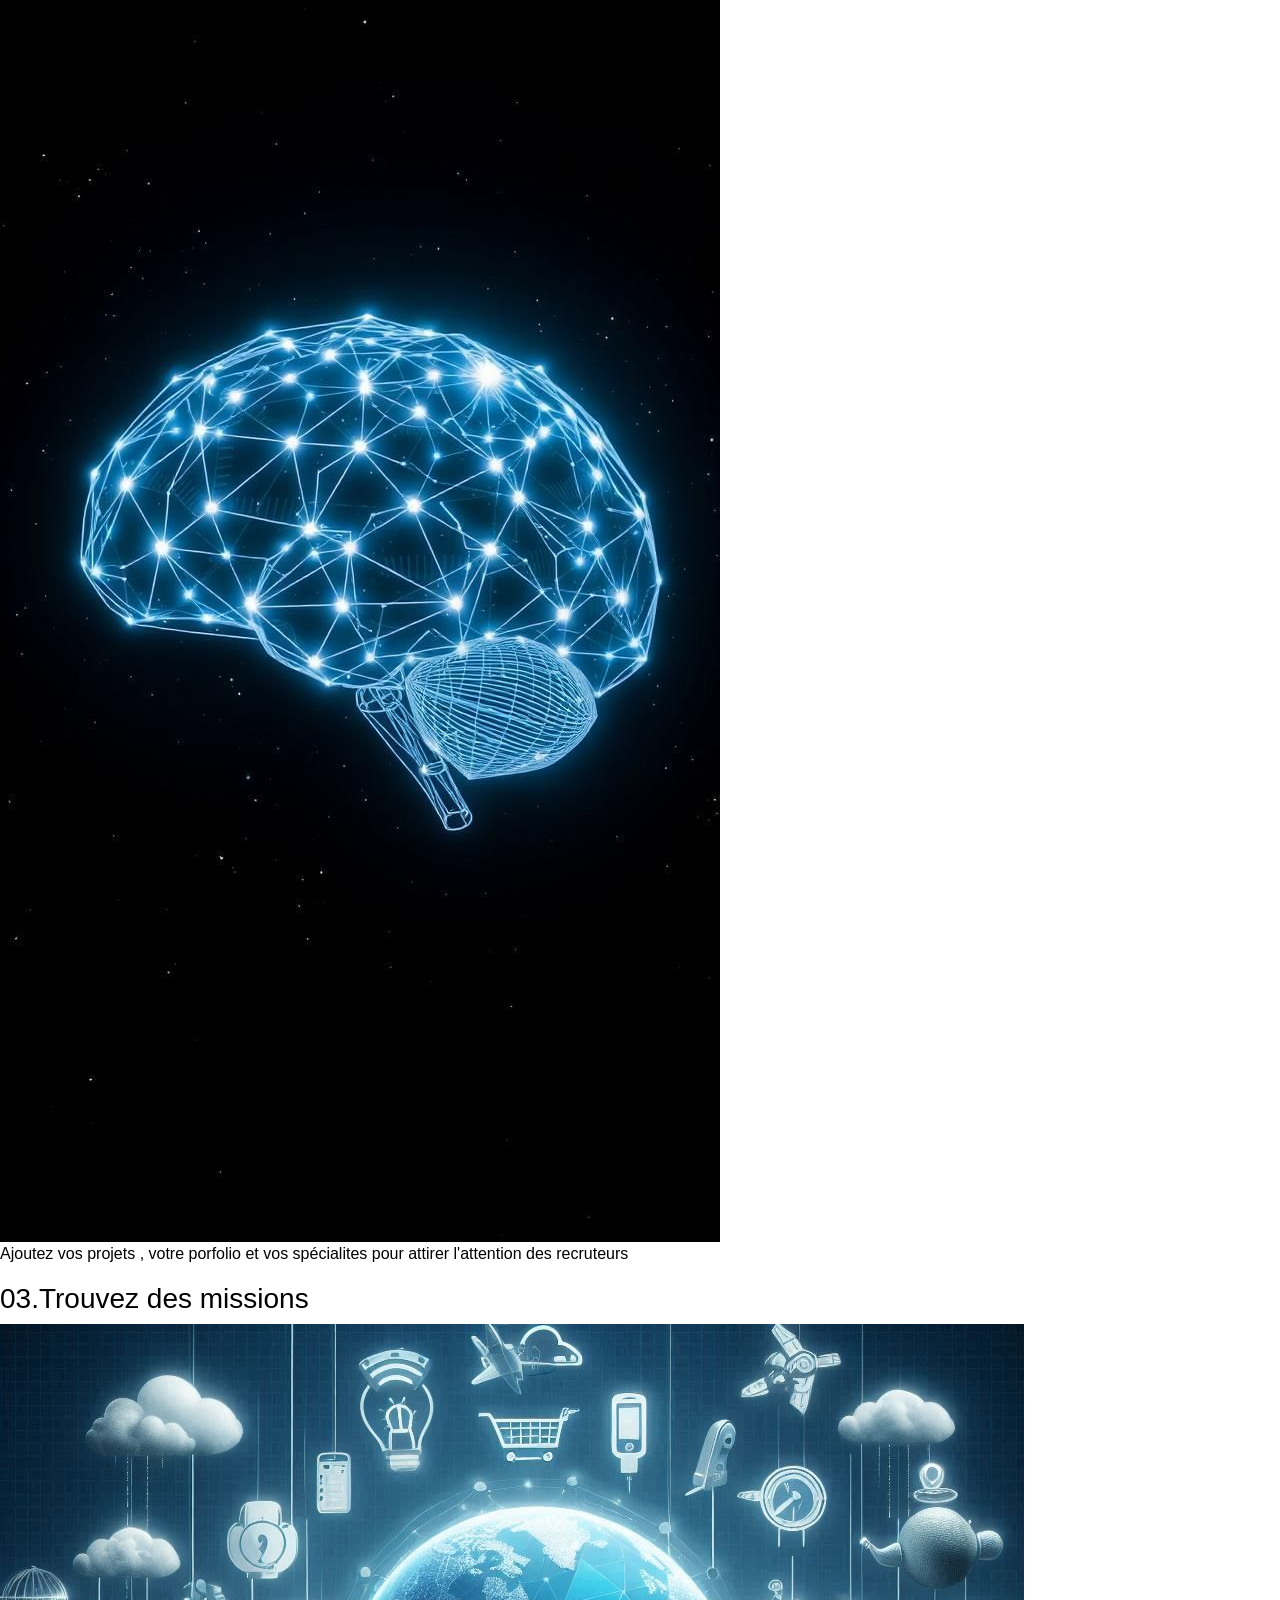
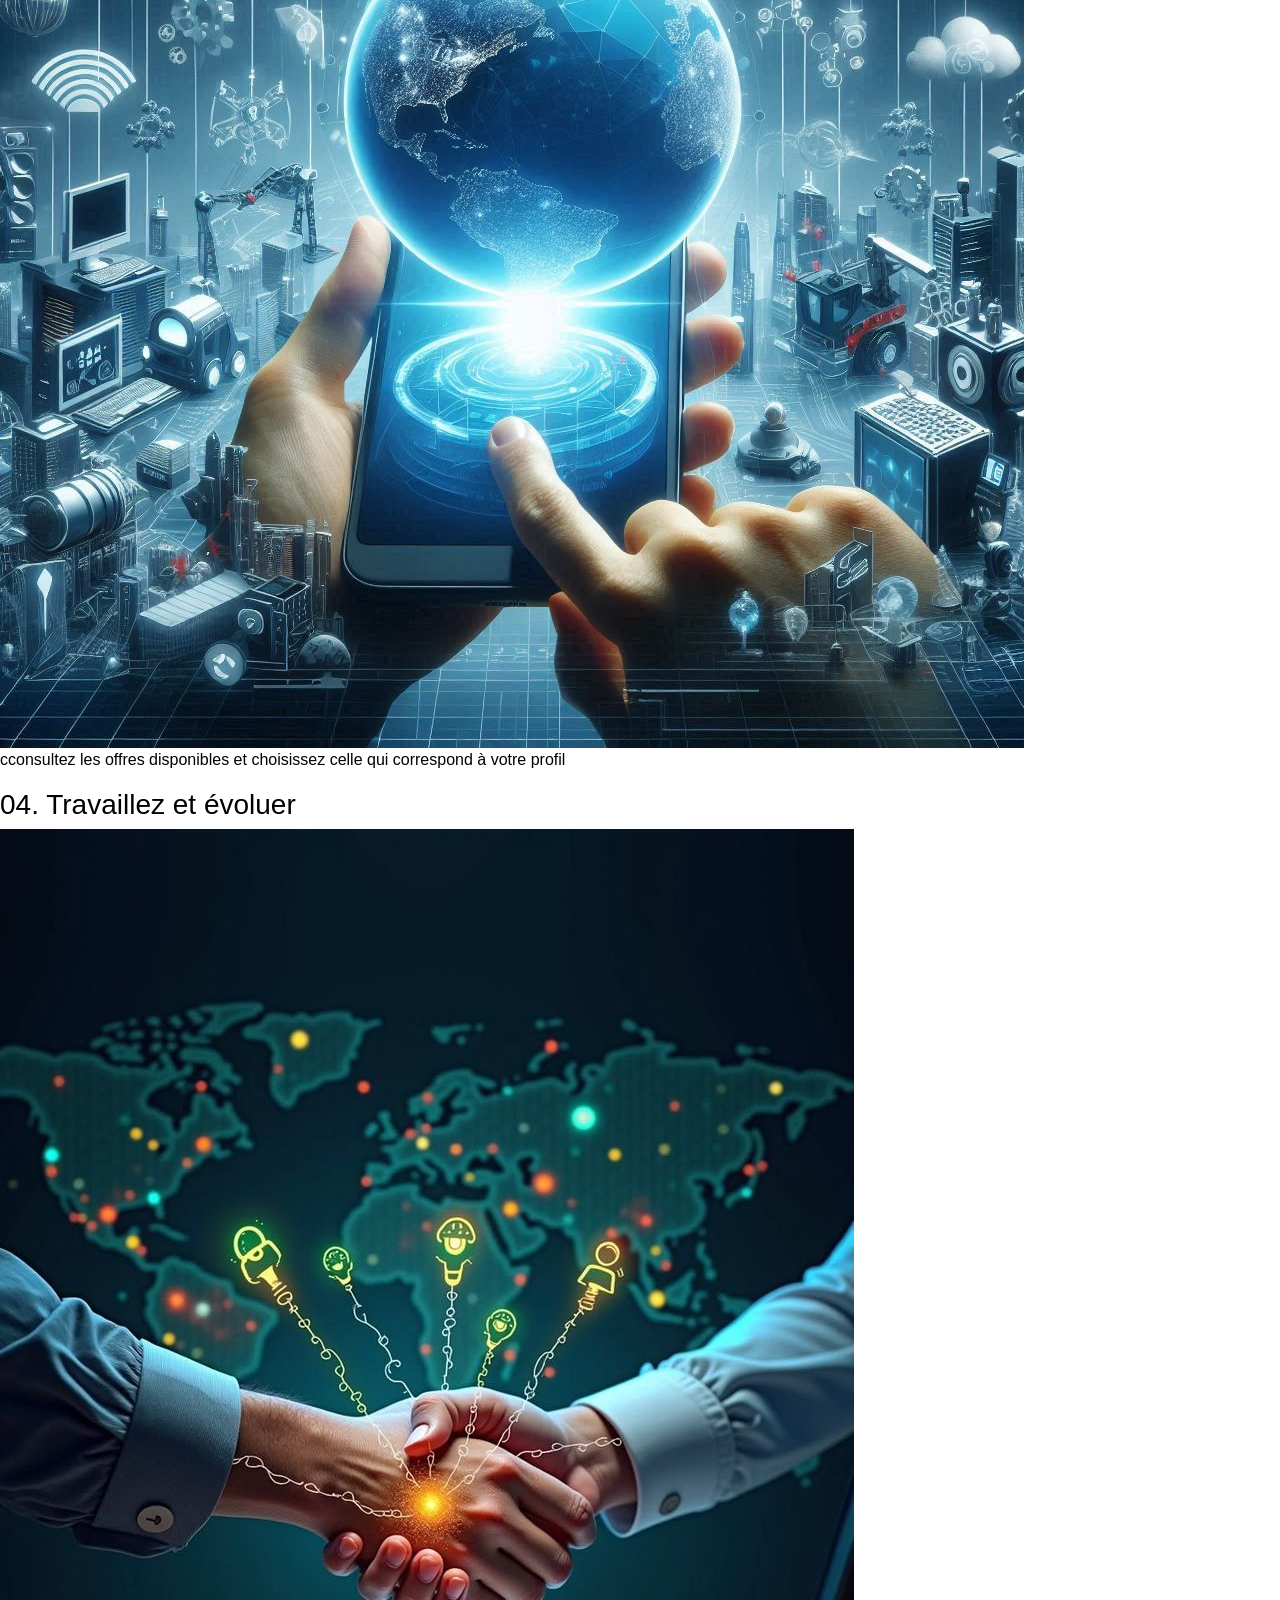
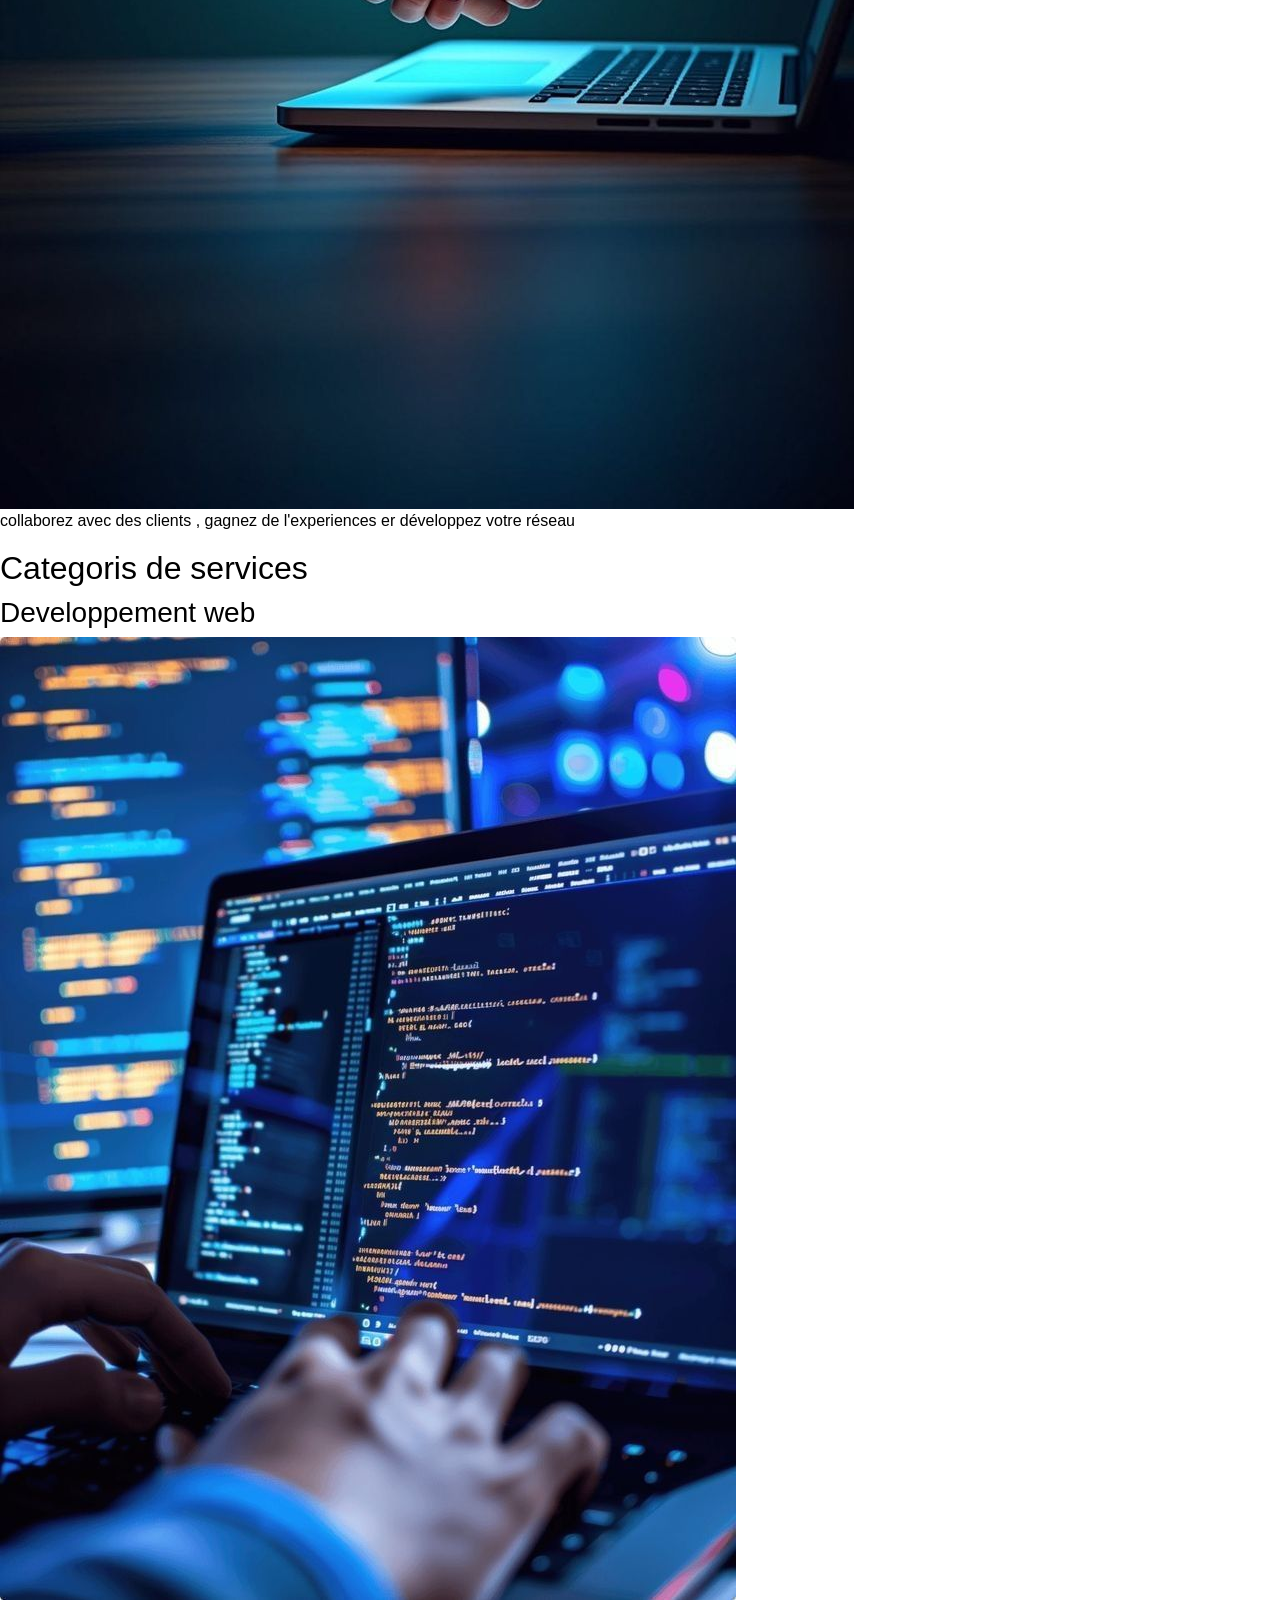
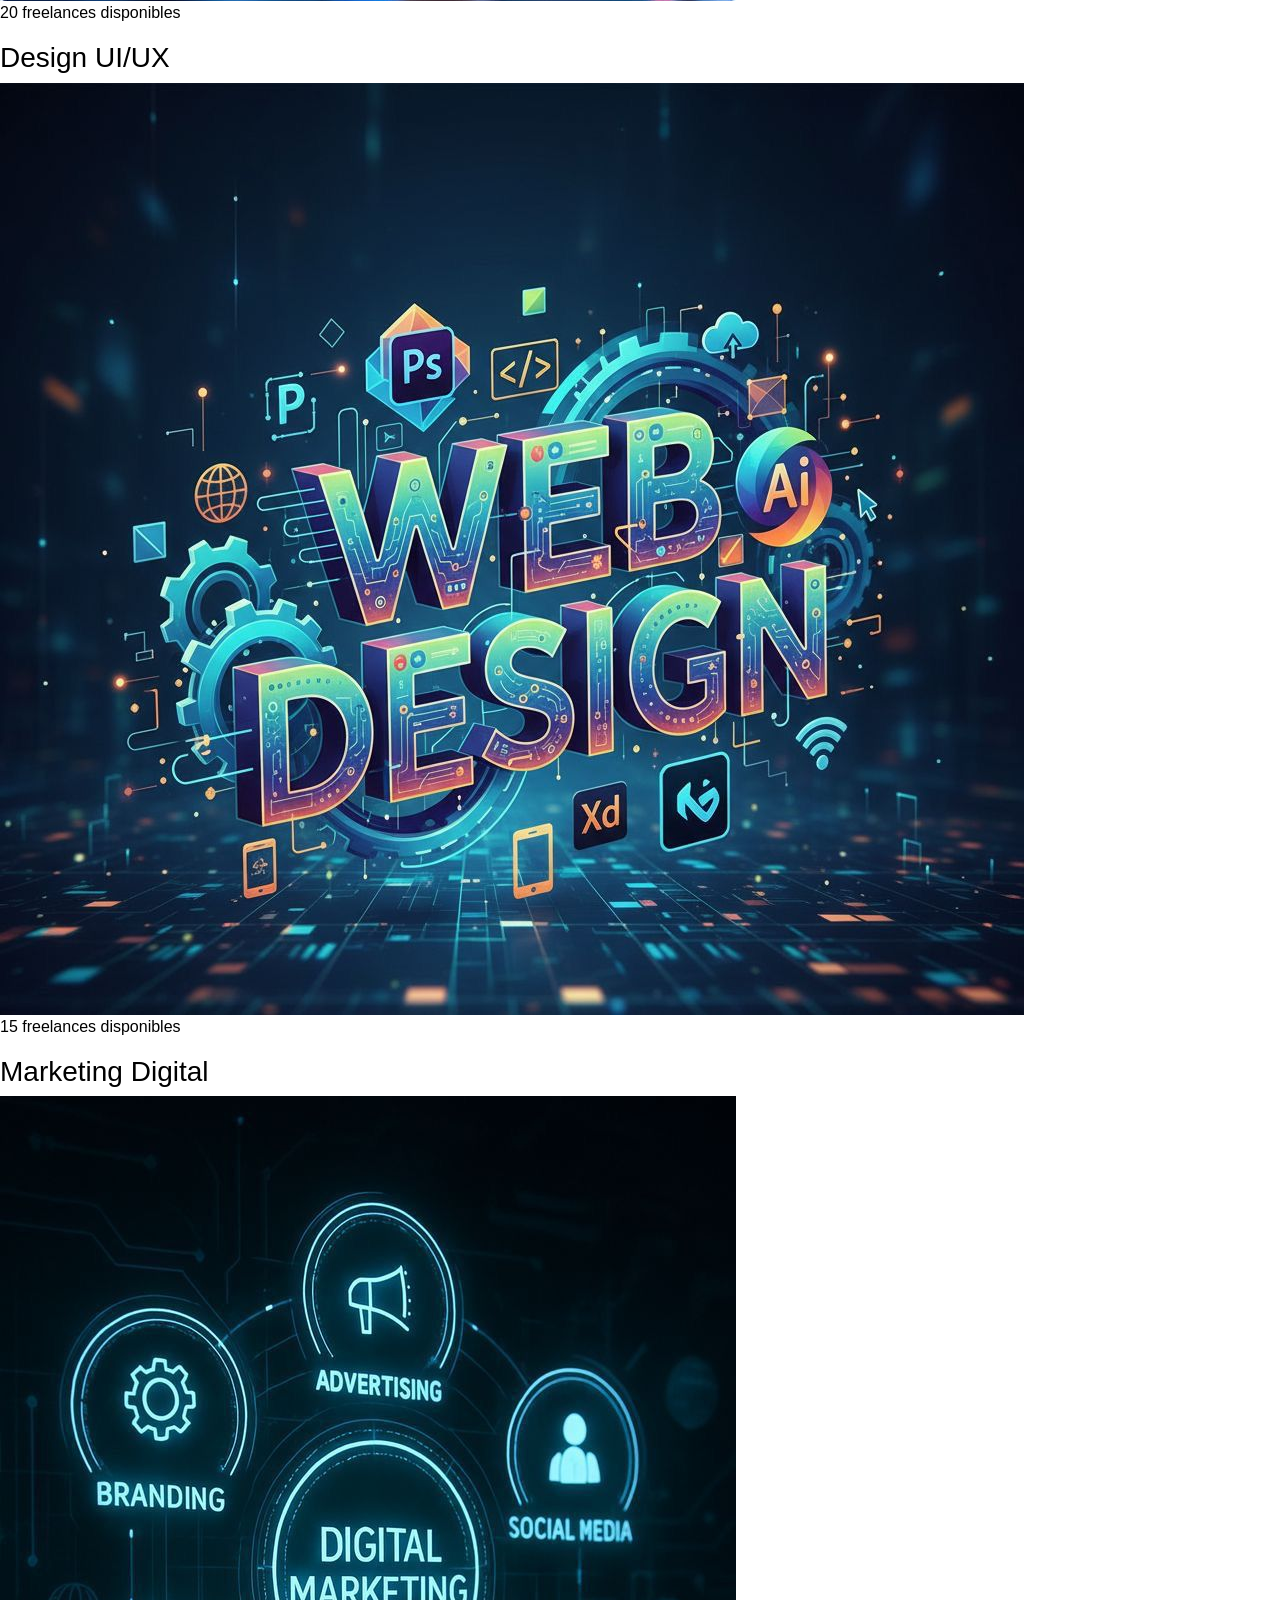
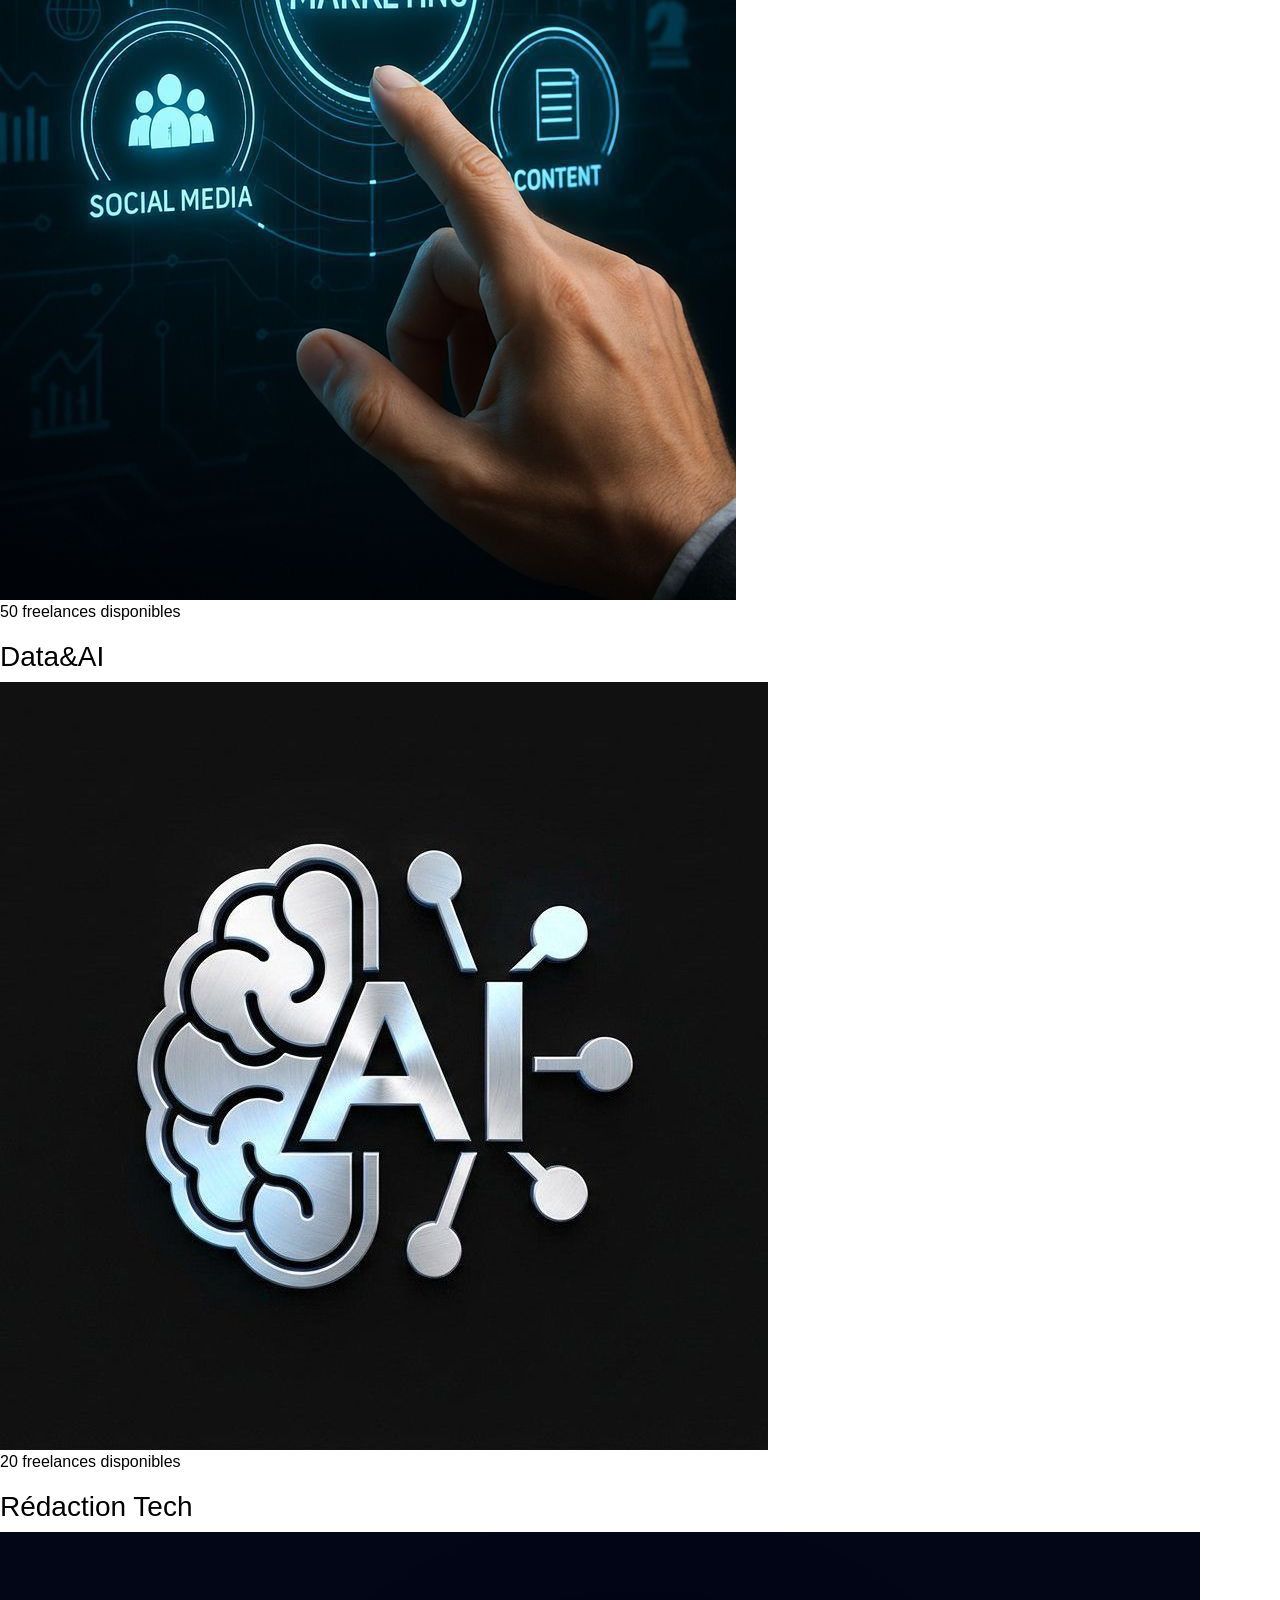
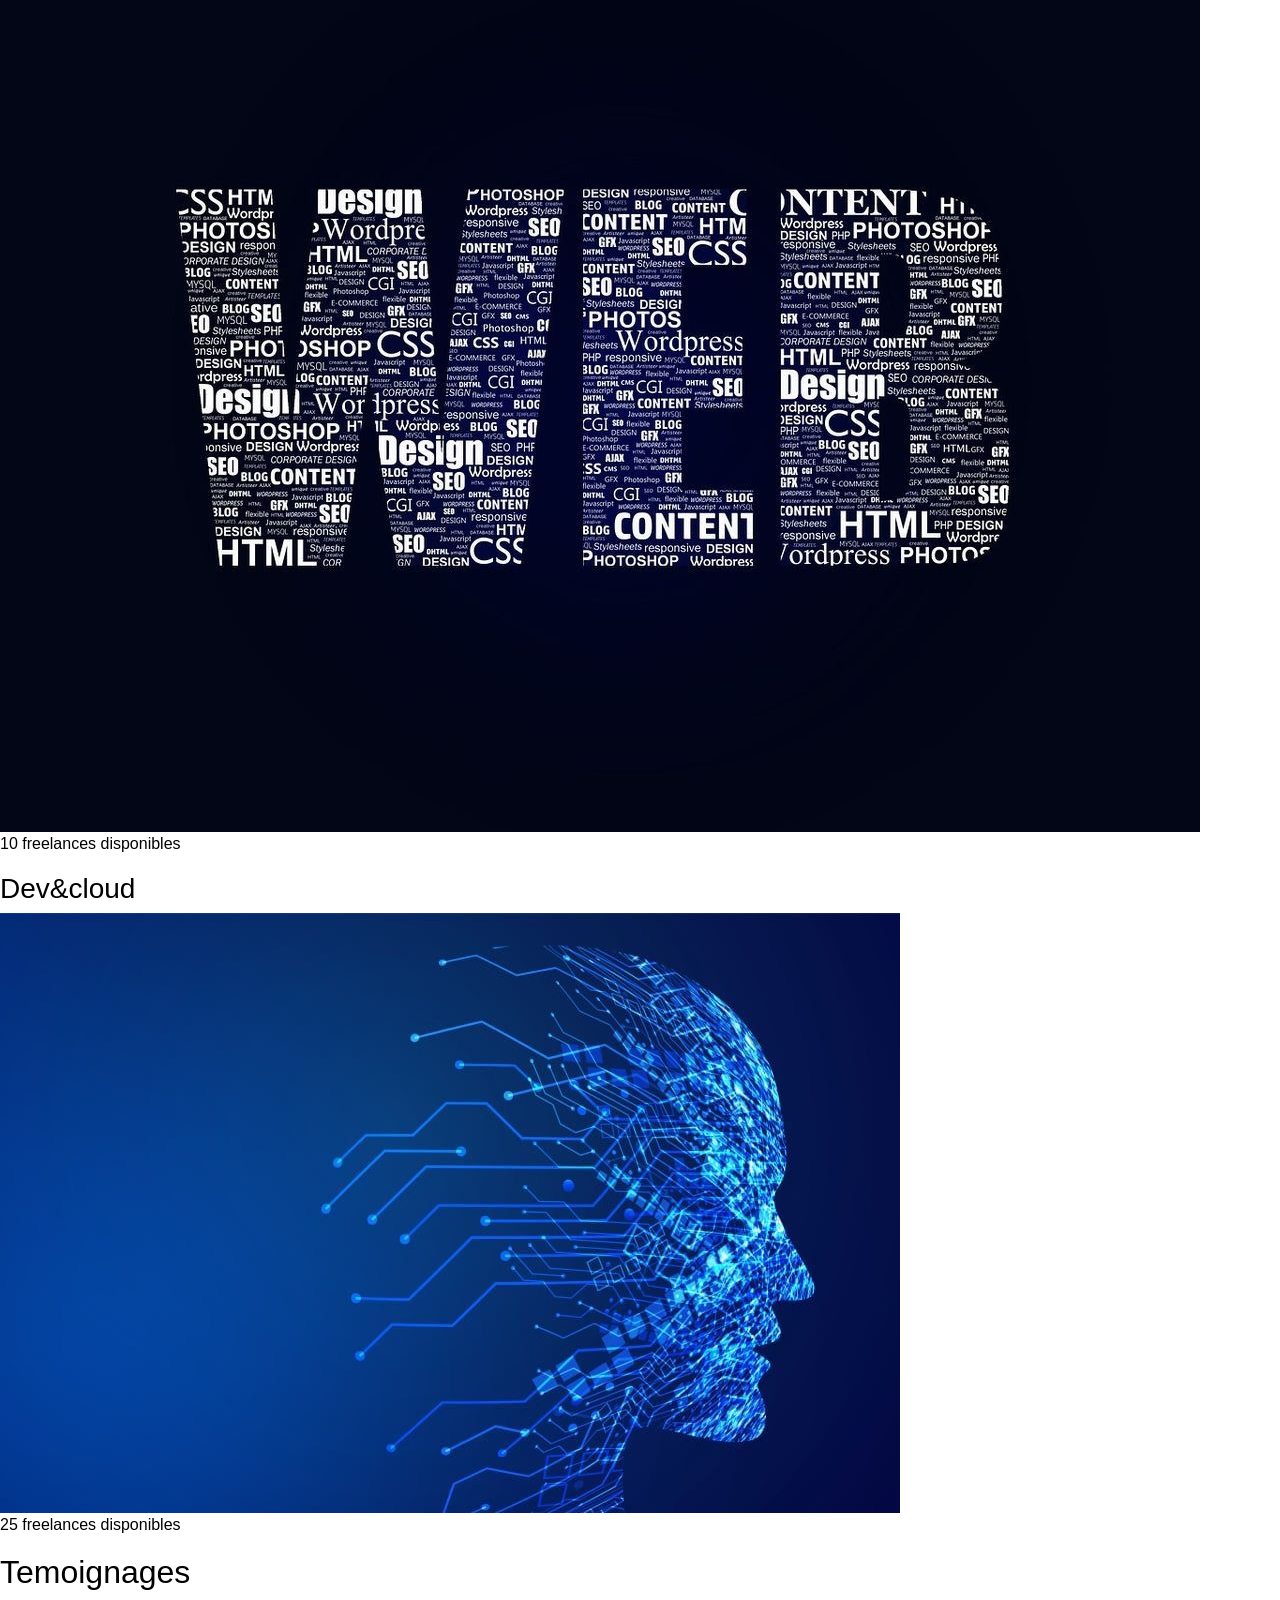
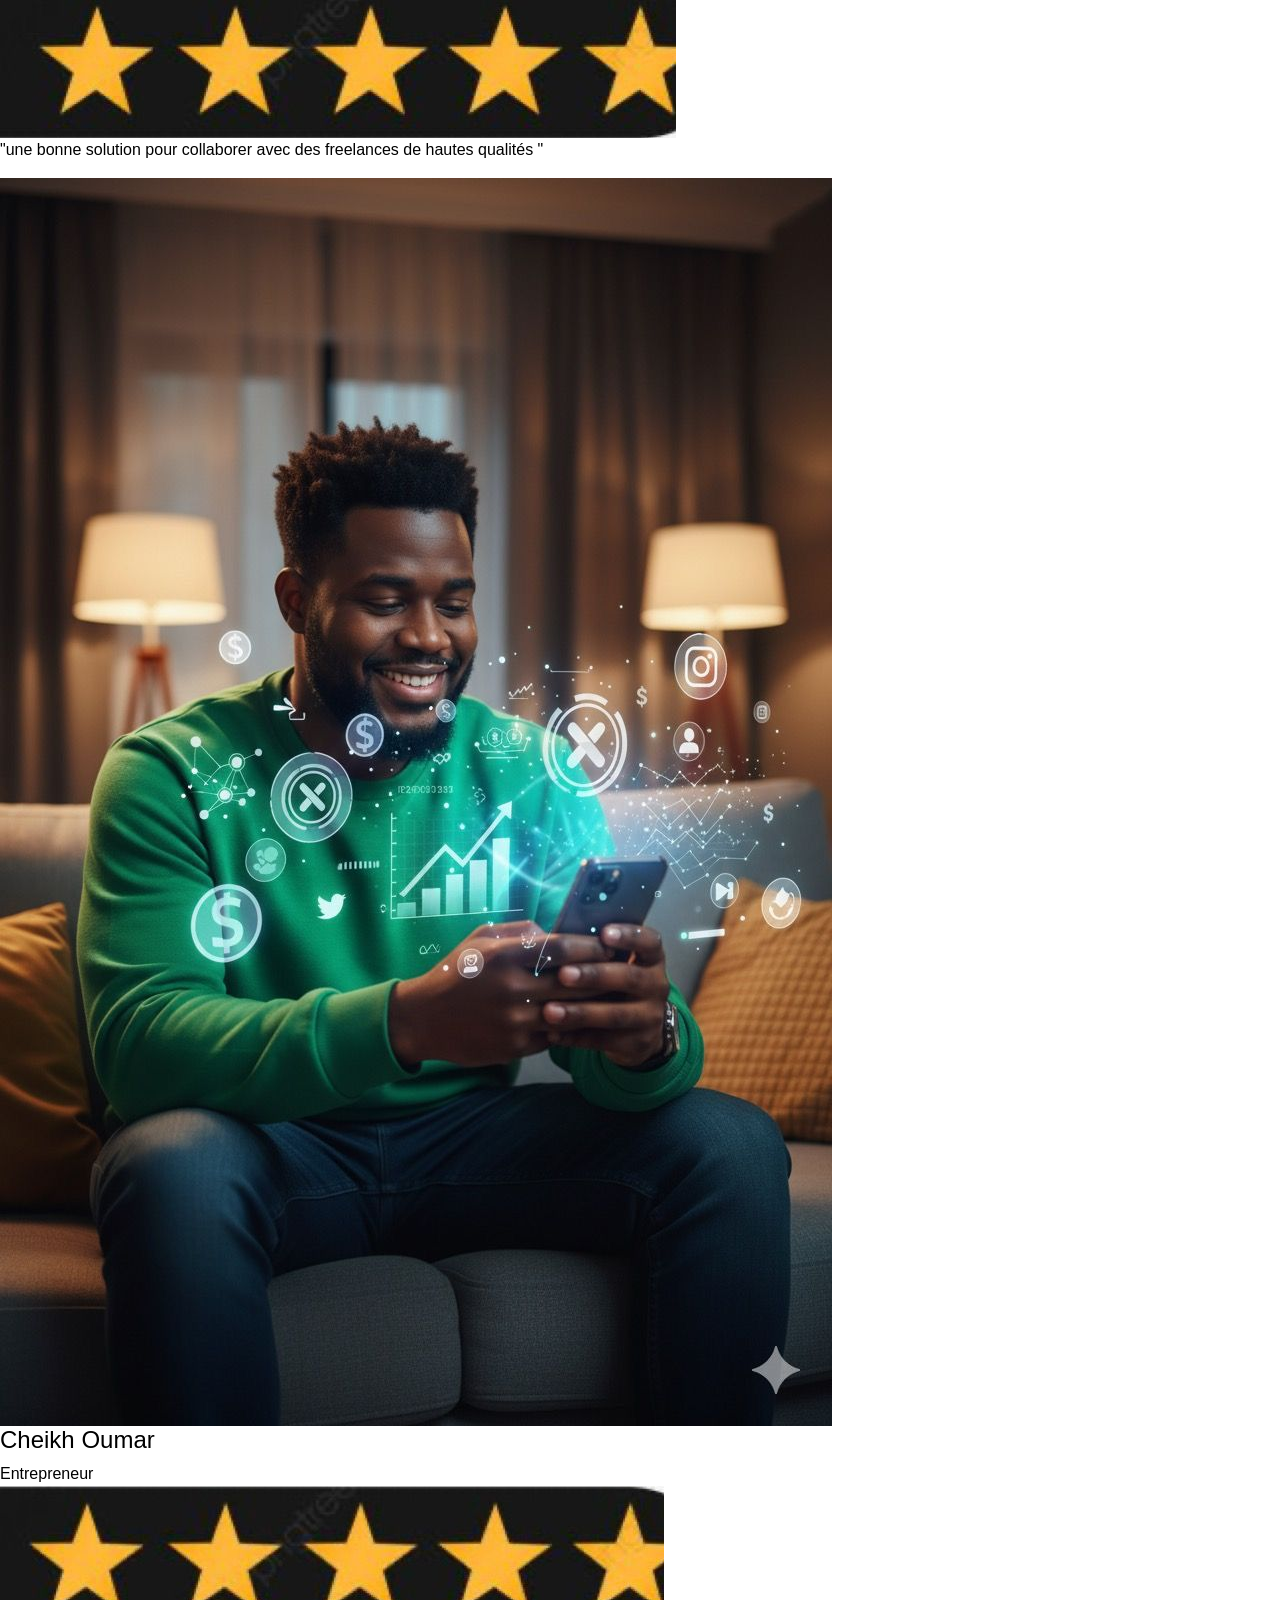
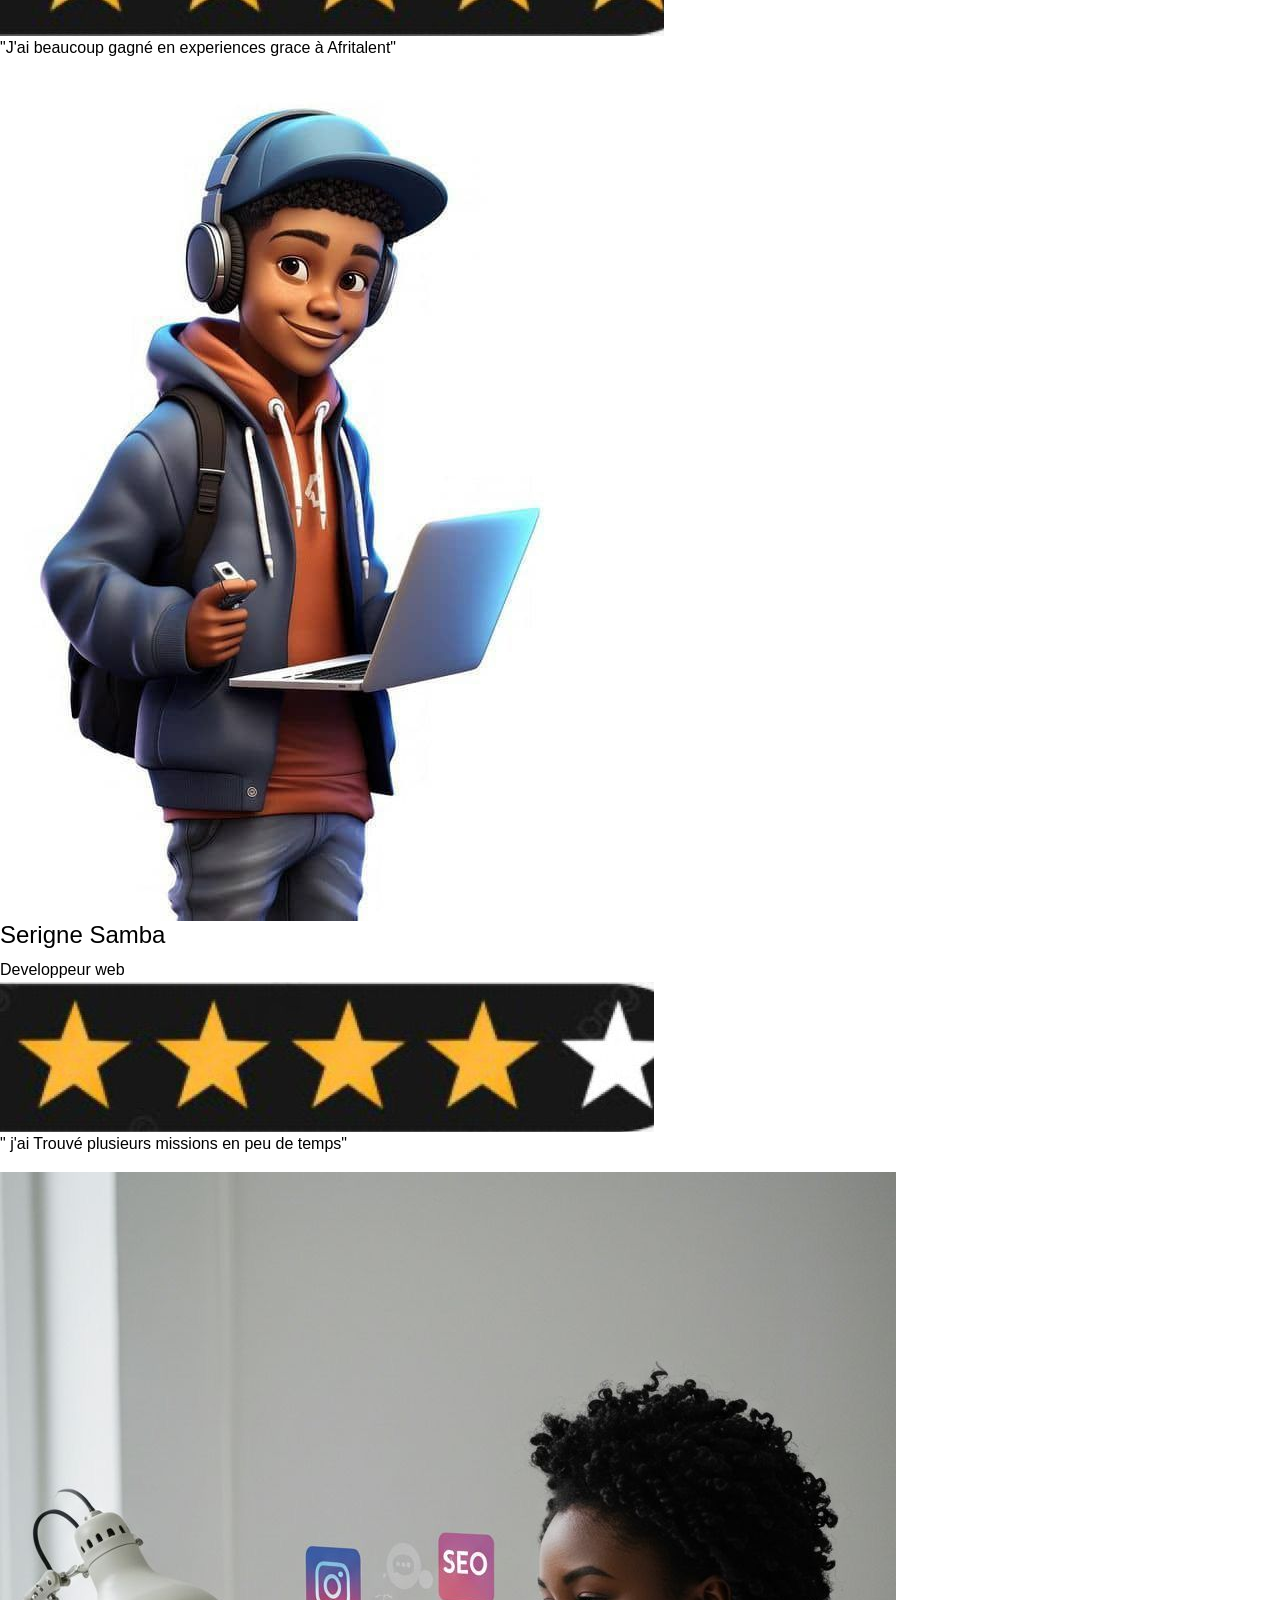
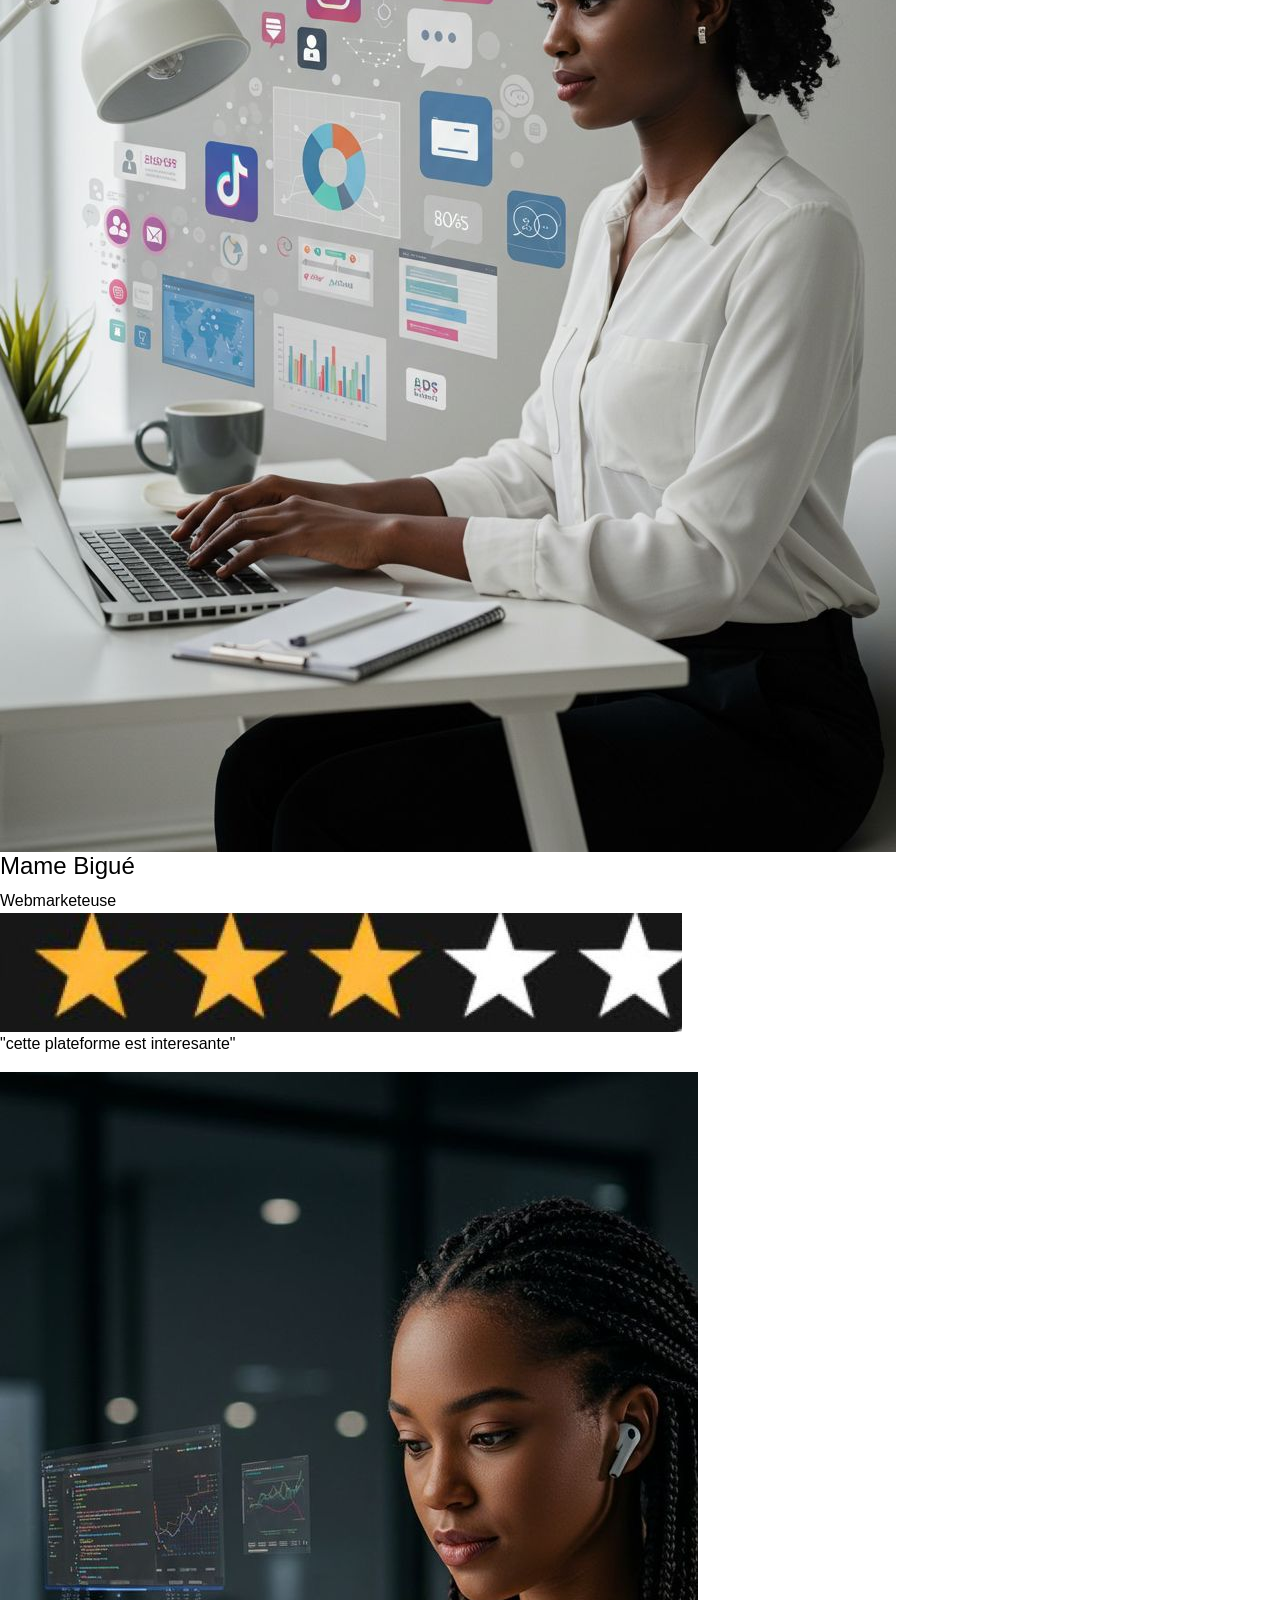
==== commit 3fde3adc: "CSS : variables, typographie, layout général et styles de base" ====
--- a/index.html
+++ b/index.html
@@ -5,8 +5,8 @@
     <meta name="viewport" content="width=device-width, initial-scale=1.0">
     <title>Document</title>
 <link rel="stylesheet" href="https://cdn.jsdelivr.net/npm/bootstrap@5.3.8/dist/css/bootstrap.min.css">
-<script src="https://cdn.jsdelivr.net/npm/bootstrap@5.3.8/dist/js/bootstrap.bundle.min.js
-"></script>
+<link rel="stylesheet" href="css/style.css">
+<link rel="stylesheet" href="https://fonts.googleapis.com/css2?family=poppins&family=Roboto&display=swap">
 
 
 </head>
@@ -18,7 +18,7 @@
         <!--gestion du menu--> 
         <a class="navbar-brand d-flex align-items-center" href="index.html">
         <img src="images/image8.jpeg" alt="logo" width="80" class="me-2">
-        <h2>AFRITALENT</h2>
+        <h2 class="kane">AFRITALENT</h2>
         </a>
         <!--bouton mobile-->
     <button class="navbar-toggler" type="button" data-bs-toggle="collapse" data-bs-target="#navbarMenu">
@@ -56,7 +56,7 @@
 <!--section hero-->
 <section>
 <div>
-    <h1>Montrez votre talent.Attirez les meilleurs opportunités </h1>
+    <h1 class="afri">Montrez votre talent.Attirez les meilleurs opportunités </h1>
     <p>Afritalent permet aux developpeurs , designers et créateur de contenu de valoriser leurs compétences et d'accéder à de nouvelles opportunités</p>
 
 <div> 
@@ -198,6 +198,7 @@
 
 
 </section>
-
+<script src="https://cdn.jsdelivr.net/npm/bootstrap@5.3.8/dist/js/bootstrap.bundle.min.js
+"></script>
 </body>
 </html>
--- a/css/style.css
+++ b/css/style.css
@@ -0,0 +1,39 @@
+body {
+margin:0 ;
+padding: 0;
+font-family: Arial, sans-serif;
+color: black;
+background-color:white;
+}
+<!--googlefont-->
+body{
+font-family: 'poppins' , sans-serif;
+}
+<!--gestion-navbar-->
+.navbar{ padding: 15px;}
+.navbar-brand { font-weight: bold;
+font-size: 30px;
+}
+.nav-link{
+  color:rgb(192, 27, 207) ;
+  font-weight: 700; 
+}
+.nav-link:hover{
+ color: white}; 
+ <!--espace-->  
+section{
+  padding: 40px;  
+}
+<!--gestion-h1-h2-buttom>
+.kane{
+  color:white;  
+}
+button{
+background-color: rgb(10, 3, 41);
+color: aliceblue;
+border: none;
+padding: 10px 20px ;
+}
+.afri{
+    font-family:italic;
+}
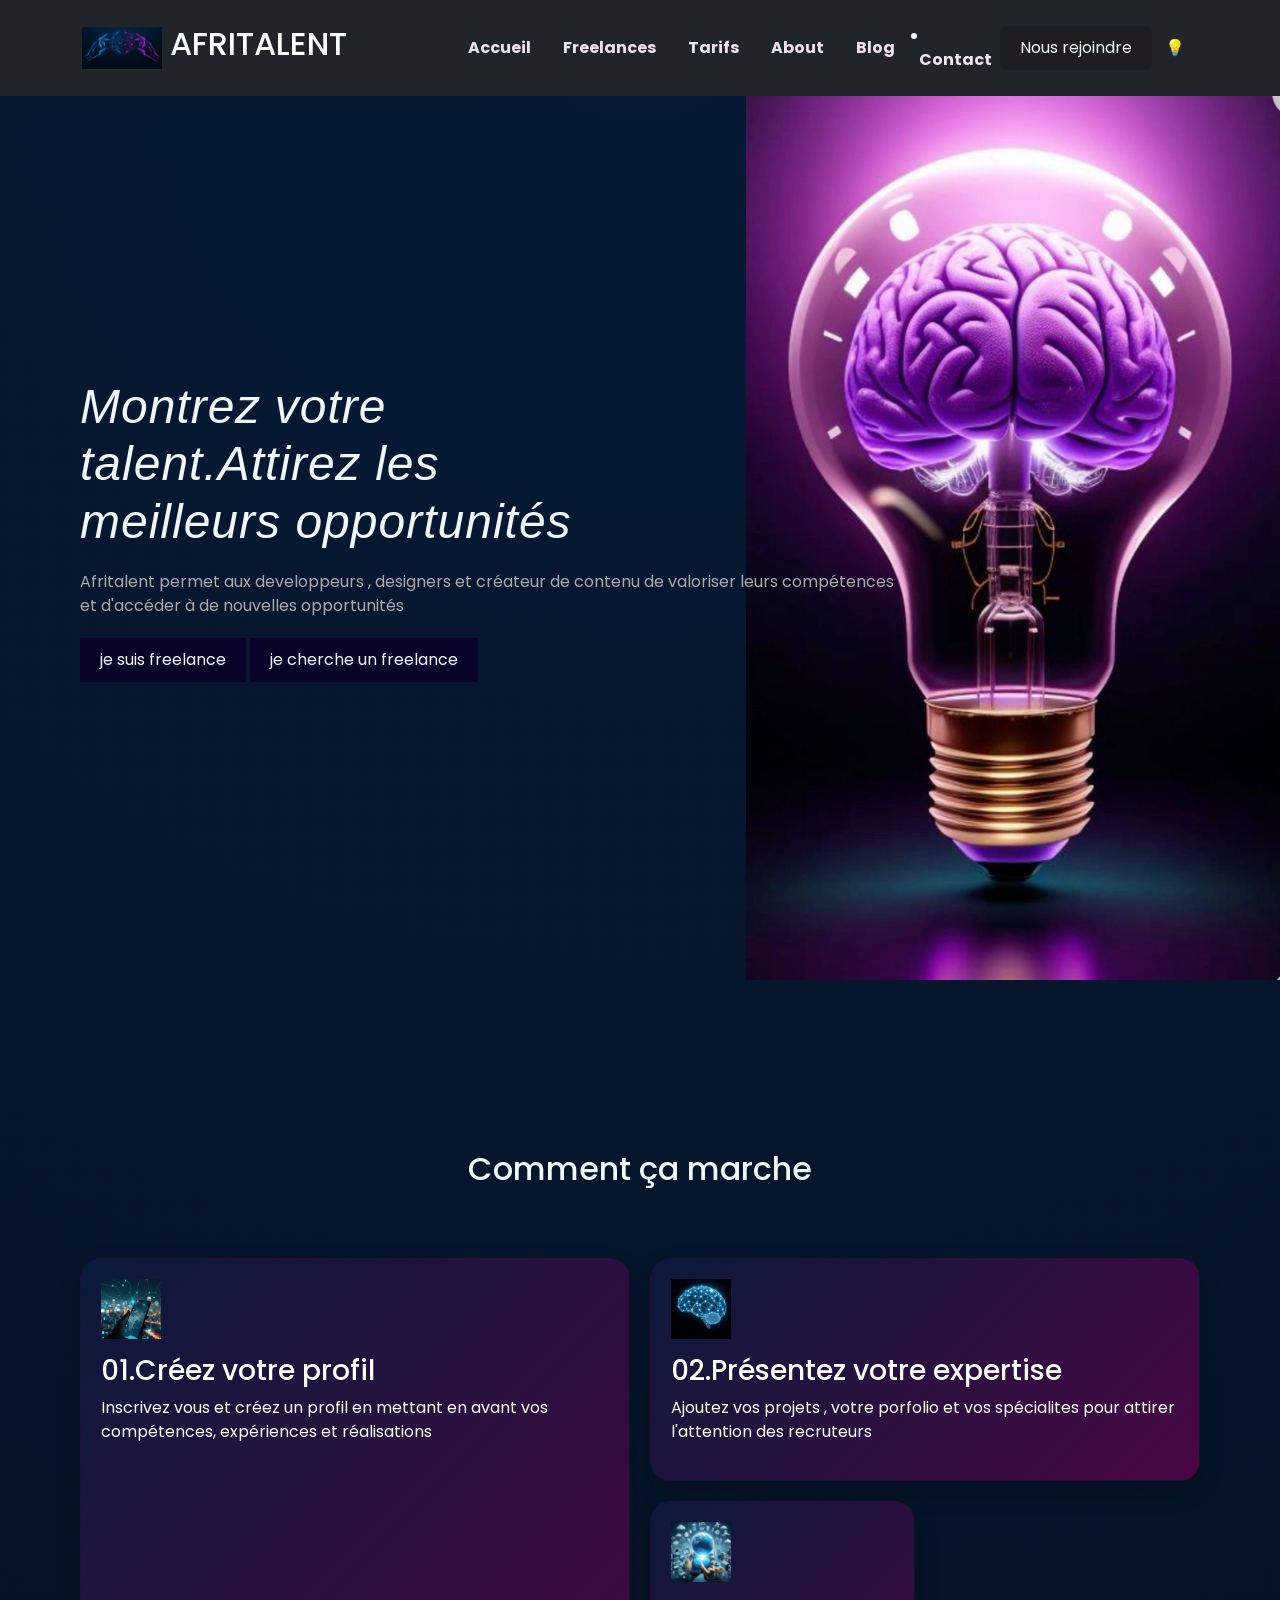
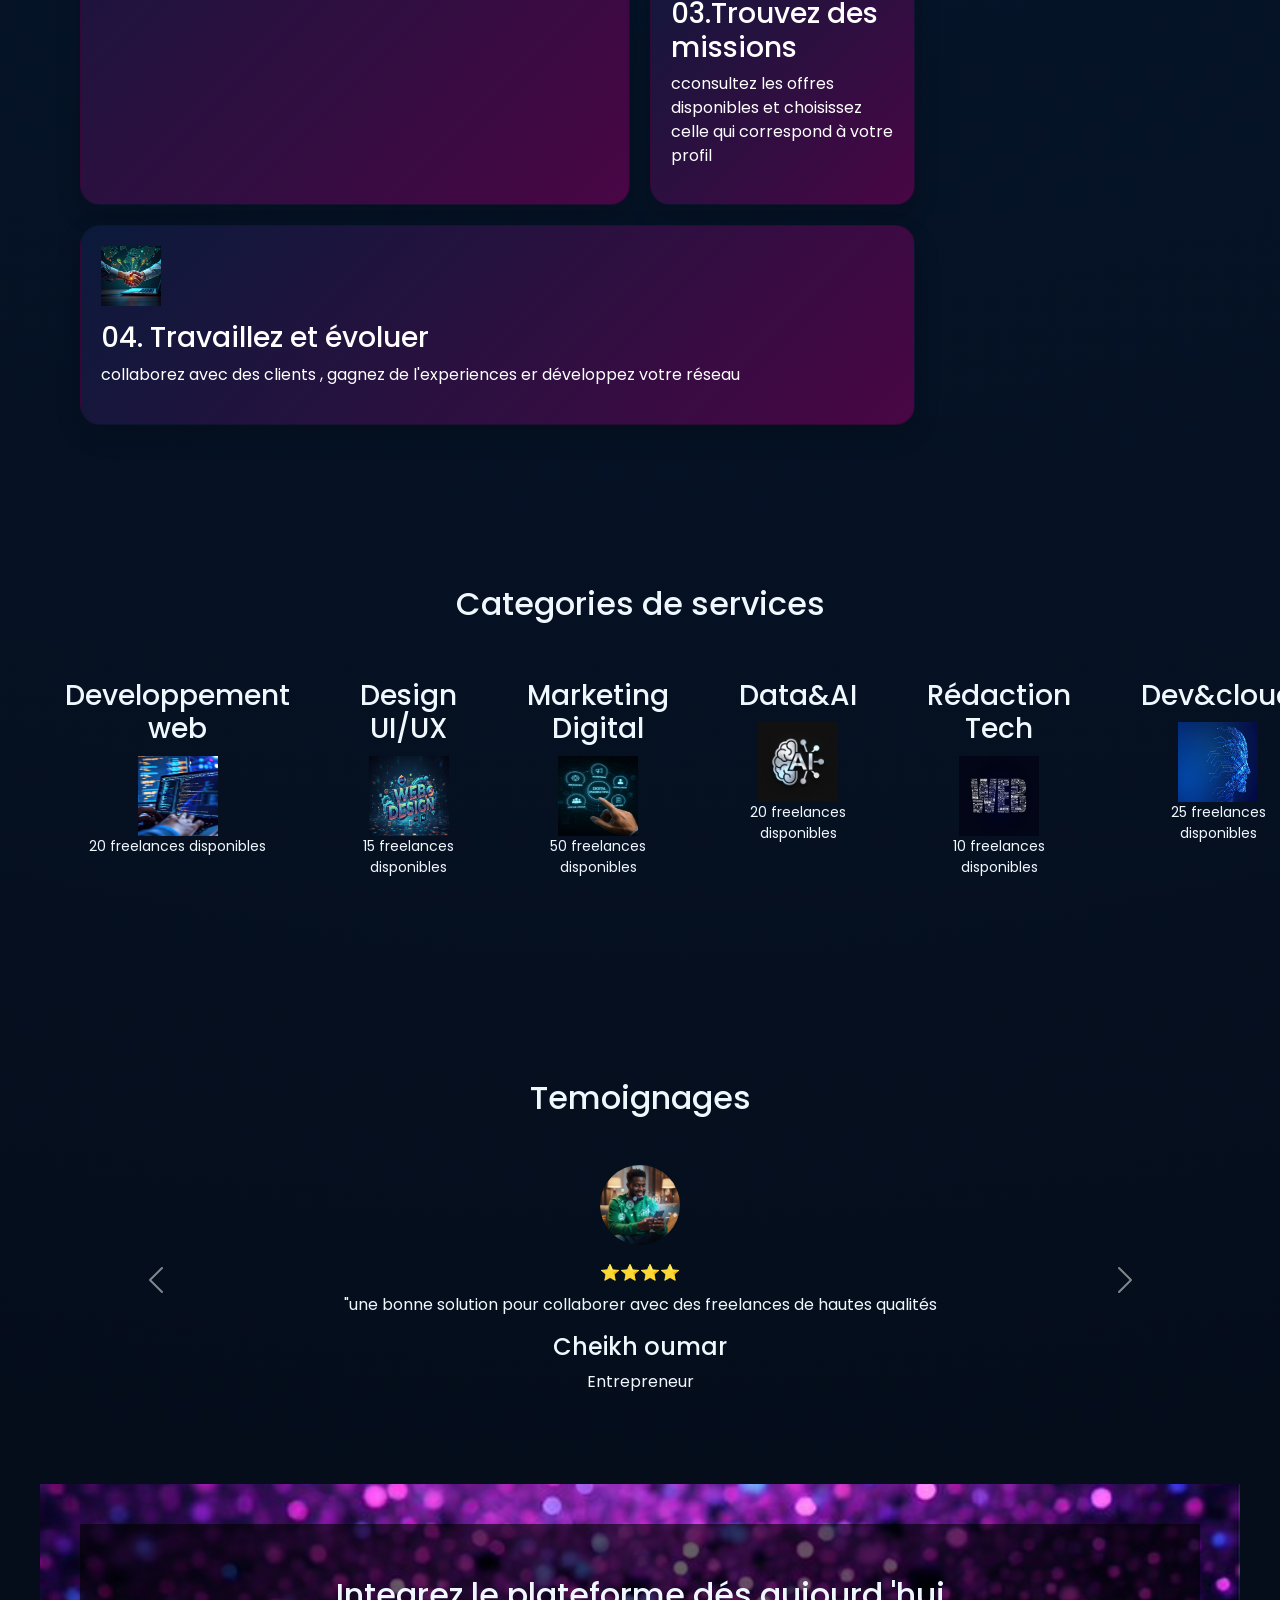
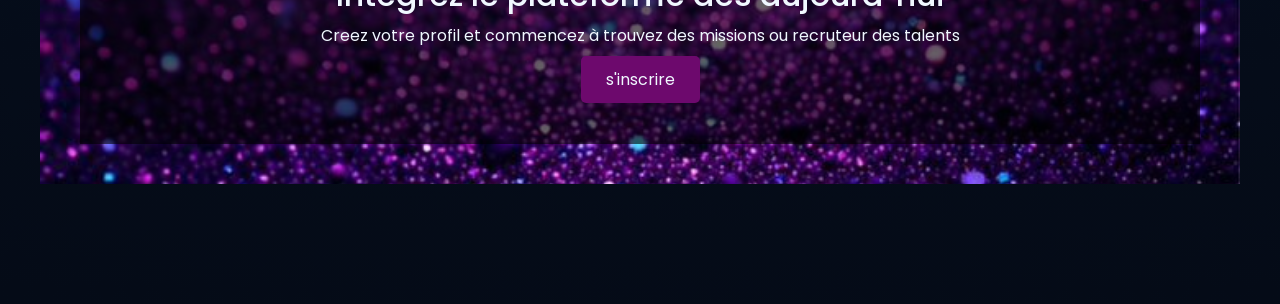
==== commit 34275428: "CSS : Bento Grid, sections hero et catégories, effets hover" ====
--- a/index.html
+++ b/index.html
@@ -10,10 +10,10 @@
 
 
 </head>
-<body>
+<body class="principal">
     <header>
         <div>
-<nav class="navbar navbar-expand-lg navbar-dark bg-dark">
+<nav class="navbar navbar-expand-lg navbar-dark bg-dark fixed-top">
     <div class="container">
         <!--gestion du menu--> 
         <a class="navbar-brand d-flex align-items-center" href="index.html">
@@ -42,99 +42,97 @@
 <li class="nav-item">
 <a class="nav-link mx-2" href="blog.html">Blog</a>
 </li>
-<li class="nav-item">
+</div><li class="nav-item">
 <a class="nav-link mx-2" href="contact.html">Contact</a>
 </li>
 <button class="diey">Nous rejoindre</button>
 <button id="btn" class="btn btn-pink">💡</button>
 </ul>
 </div>
-</div>
 </nav>
 
     </header>
 <!--section hero-->
-<section>
-<div>
+<section  class="hero">
+<div class="hero-text">
     <h1 class="afri">Montrez votre talent.Attirez les meilleurs opportunités </h1>
-    <p>Afritalent permet aux developpeurs , designers et créateur de contenu de valoriser leurs compétences et d'accéder à de nouvelles opportunités</p>
-
-<div> 
+    <p>Afritalent permet aux developpeurs , designers et créateur de contenu de valoriser leurs compétences <br>et d'accéder à de nouvelles opportunités</p>
+
     <!--bouton cta-->
-    <a href="#"> je suis Freelance</a>
-    <a href="#">je cherche un Freelance</a>
-    </div>
-</div>
+    <div class="button">
+    <button class="btn1">je suis freelance </button>
+    <button class="btn2">je cherche un freelance</button>
+    </div>
+    </div>
+   <div class="hero-image"></div>     
+
+
 </section>
 <!--section comment ca marche-->
-<section>
-<div>
-    <h2>Comment ça marche </h2>
-<div>
-
-<div>
+<section class="bento-section">
+    <h2 class="titre">Comment ça marche </h2>
+<div class="bento">
+
+<div class=" card card1">
+    <img src="images/image17.jpeg" alt="">
 <h3>01.Créez votre profil</h3>
-<img src="images/image17.jpeg" alt="">
 <p> Inscrivez vous et créez un profil en mettant en avant vos compétences,
     expériences et réalisations
 </p>
-
-</div>
-<div>
+</div>
+
+<div class=" card card2">
+    <img src="images/image15.jpeg" alt="">
     <h3>02.Présentez votre expertise</h3>
-    <img src="images/image15.jpeg" alt="">
-    <p>Ajoutez vos projets , votre porfolio et vos spécialites pour attirer l'attention des recruteurs </p>
-</div>
-<div>
+     <p>Ajoutez vos projets , votre porfolio et vos spécialites pour attirer l'attention des recruteurs </p>
+</div>
+
+<div class=" card card3">
+     <img src="images/image18.jpeg" alt="">
     <h3>03.Trouvez des missions </h3>
-    <img src="images/image18.jpeg" alt="">
-    <p>cconsultez les offres disponibles et choisissez celle qui correspond à votre profil</p>
-</div>
-<div>
+     <p>cconsultez les offres disponibles et choisissez celle qui correspond à votre profil</p>
+</div>
+
+<div class=" card card4">
+    <img src="images/image16.jpeg" alt="">
 <h3>04. Travaillez et évoluer </h3>
-<img src="images/image16.jpeg" alt="">
 <p> collaborez avec des clients , gagnez de l'experiences er développez votre réseau </p>
 </div>
 
 </div>
 
-</div>
-
 </section>
 <!--section categories de services -->
-<section>
-<div>
-<div>
- <h2>Categoris de services </h2>
-
-</div>
-<div>
+<section class="service">
+    <h2>Categories de services </h2>
+<div class="dieba">
+<div class="dieba1">
     <h3>Developpement web</h3>
     <img src="images/image7.jpeg" alt="">
     <p>20 freelances disponibles</p>
 </div>
 
-<div>
+<div class="dieba1">
     <h3>Design UI/UX</h3>
     <img src="images/image11.jpeg" alt="">
     <p>15 freelances disponibles</p>
 </div>
-<div>
+<div class="dieba1">
     <h3>Marketing Digital</h3>
     <img src="images/image6.jpeg" alt="">
     <p>50 freelances disponibles</p>
 </div>
-<div>
+<div class="dieba1">
     <h3>Data&AI</h3>
     <img src="images/image5.jpeg" alt="">
     <p>20 freelances disponibles</p>
 </div>
-<div>
+<div class="dieba1">
     <h3>Rédaction Tech</h3>
     <img src="images/image10.jpeg" alt="">
     <p>10 freelances disponibles</p>
 </div>
-<div>
+<div class="dieba1">
     <h3>Dev&cloud</h3>
     <img src="images/image12.jpeg" alt="">
     <p>25 freelances disponibles</p>
@@ -144,53 +142,68 @@
 
 </section>
 <!--section temoignages-->
+
 <section>
-<div>
-   <h2>Temoignages</h2> 
-   <div>
-    <div>
-        <img src="images/image20.jpeg" alt="">
-        <p>"une bonne solution pour collaborer avec des freelances de hautes qualités "</p>
-       <img src="images/image1.jpeg " alt=""> 
-        <h4>Cheikh Oumar</h4>
+<h2 class="temoignage">Temoignages</h2>
+
+  <div id="carouselExample" class="carousel slide container my-5" data-bs-ride="carousel">
+
+    <div class="carousel-inner text-center">
+        <!--temoignage1-->
+        <div class="carousel-item active">
+        <img src="images/image1.jpeg" class="d-block mx-auto mb-3" width="120" alt="">
+        <div class="mb-2">
+            ⭐⭐⭐⭐
+        </div>
+        <p>"une bonne solution pour collaborer avec des freelances de hautes qualités</p>
+        <h4>Cheikh oumar</h4>
         <span>Entrepreneur</span>
-
-    </div>
-<div>
-  <img src="images/image21.jpeg" alt="">
-        <p>"J'ai beaucoup gagné en experiences grace à Afritalent"</p>
-       <img src="images/image24.jpeg " alt=""> 
-        <h4>Serigne Samba</h4>
-        <span>Developpeur web</span>
-
-   </div>
-
-<div>
-  <img src="images/image22.jpeg" alt="">
-        <p>" j'ai Trouvé plusieurs missions en peu de temps"</p>
-       <img src="images/image3.jpeg " alt=""> 
-        <h4>Mame Bigué</h4>
-        <span>Webmarketeuse </span>
-
-   </div>
-
-   <div>
-  <img src="images/image19.jpeg" alt="">
-        <p>"cette plateforme est interesante"</p>
-       <img src="images/image2.jpeg " alt=""> 
-        <h4>Seynabou</h4>
-        <sapn>rédactrice tech</span>
-
-   </div>
-</div>
- </div>   
-</section>
+    </div>
+    <!--temoignage2-->
+    <div class="carousel-item">
+<img src="images/image24.jpeg"  class="d-block mx-auto mb-3" width="120" alt="" >
+<div class="mb-2">
+    ⭐⭐⭐⭐⭐
+</div>
+<p>j'ai beaucoup gagné en expériences grace à Afritalent</p>
+<h4>Serigne samba</h4>
+<span>Developpeur web</span>
+    </div>
+    <!--temoignage3-->
+<div class="carousel-item">
+<img src="images/image3.jpeg"  class="d-block mx-auto mb-3" width="120" alt="" >
+<div class="mb-2">
+    ⭐⭐⭐⭐
+</div>
+<p>j'ai trouvé plusieurs missions en peu de temps</p>
+<h4>Mame Bigué</h4>
+<span>Webmarketeuse</span>
+</div>
+<!--temoignages4-->
+<div class="carousel-item">
+<img src="images/image2.jpeg"  class="d-block mx-auto mb-3" width="120" alt="" >
+<div class="mb-2">
+    ⭐⭐⭐⭐
+</div>
+<p>cette plateforme est intéréssante</p>
+<h4>Seynabou</h4>
+<span>Rédactrice Tech</span>
+</div>
+</div>
+<button class="carousel-control-prev" type="button" data-bs-target="#carouselExample" data-bs-slide="prev">
+    <span class="carousel-control-prev-icon"></span>
+</button>
+<button class="carousel-control-next" type="button" data-bs-target="#carouselExample" data-bs-slide="next">
+    <span class="carousel-control-next-icon"></span>
+  </div>  
 <!--section appel-->
-<section>
-<div>
+<section class="aw">
+<div class="aw-overlay">
+    <div class="aw-content">
 <h2>Integrez le plateforme dés aujourd 'hui</h2>
 <p>Creez votre profil et commencez à trouvez des missions ou recruteur des talents</p>
-<a href="inscription .html"> s'inscrire</a>
+<a href="inscription .html" class="aw-btn"> s'inscrire</a>
+</div>
 </div>
 </section>
 <!--section hero a faire apres-->
@@ -198,7 +211,6 @@
 
 
 </section>
-<script src="https://cdn.jsdelivr.net/npm/bootstrap@5.3.8/dist/js/bootstrap.bundle.min.js
-"></script>
+<script src="https://cdn.jsdelivr.net/npm/bootstrap@5.3.8/dist/js/bootstrap.bundle.min.js"></script>
 </body>
 </html>
--- a/css/style.css
+++ b/css/style.css
@@ -3,28 +3,53 @@
 padding: 0;
 font-family: Arial, sans-serif;
 color: black;
-background-color:white;
-}
-<!--googlefont-->
+background-color:rgb(244, 239, 246);
+background: radial-gradient(circle at top, #061b36,#050b17);
+color: aliceblue;
+}
+.h2 h3 {
+ color: aliceblue; 
+}
+
+
+/*googlefont*/
+
+
 body{
 font-family: 'poppins' , sans-serif;
 }
-<!--gestion-navbar-->
-.navbar{ padding: 15px;}
+
+
+/*gestion-navbar*/
+
+
+
+.navbar{
+  display: flex;
+  justify-content: space-between;
+  align-items: center;
+  padding: 20px 50px;
+  }
 .navbar-brand { font-weight: bold;
 font-size: 30px;
 }
 .nav-link{
-  color:rgb(192, 27, 207) ;
-  font-weight: 700; 
+  color:rgb(240, 227, 241) ;
+  font-weight: 700;
+  transition: 0.3; 
 }
 .nav-link:hover{
- color: white}; 
- <!--espace-->  
+transform: translateY(-3px);
+box-shadow: 0 10px 20x rgb(147, 99, 203);
+}
+ 
+ /*espace*/
+ 
+ 
 section{
   padding: 40px;  
 }
-<!--gestion-h1-h2-buttom>
+/*gestion-h1-h2-buttom*/
 .kane{
   color:white;  
 }
@@ -34,6 +59,212 @@
 border: none;
 padding: 10px 20px ;
 }
+
 .afri{
-    font-family:italic;
-}
+    font-family:'popping', sans-serif;
+    font-style: italic;
+    font-size: 40px;
+    letter-spacing: 1px;
+}
+.diey{
+background-color: rgb(31, 29, 31);
+border-radius: 6px;
+transition: 0.3;
+}
+.diey:hover{
+transform: translateY(-3px);
+box-shadow: 0 10px 20px rgb(99, 67, 102);
+}
+
+.hero{
+display: flex;
+height: 100vh;
+padding: 0 80px;
+align-items: center;
+background: url("../images/image60.jpeg" )right center no-repeat;
+background-size: contain;
+margin-bottom: 90px;
+margin-top: 80px;
+}
+.hero-text h1 {
+font-size: 3rem;
+max-width: 500px;
+color: aliceblue;
+}
+.hero-text span{
+color: #00c6ff;
+}
+.hero-text p {
+ color: #aaa; 
+ margin: 20px 0;
+}
+.buttons{
+display: flex;
+gap: 15px;
+margin-top: 20px 0;
+}
+.btn1 .btn2{
+text-decoration: none;
+padding: 12px 20px;
+border-radius: 10px;
+font-weight: bold;
+transition: 0.3s;
+}
+.btn1:hover{
+transform: translateY(-3px);
+box-shadow: 0 10px 20px rgb(240, 227, 241);
+}
+.btn2:hover{
+transform: translateY(-3px);
+box-shadow: 0 10px 20px rgb(147, 99, 203) ;
+}
+
+
+/*comment ca marche*/
+  
+.titre{
+font-size: 32px;
+text-align: center;
+margin-bottom: 30px;
+}
+.bento-section{
+padding: 80px 40px;
+}
+.card img{
+width: 60px;
+height: 60px;
+object-fit: cover;
+margin-bottom: 15px;
+}
+.bento{
+display: grid;
+grid-template-columns: repeat(4,1fr);
+grid-auto-rows:minmax(200px,auto);
+gap: 20px;
+padding: 40px;
+}
+.card {
+background: linear-Gradient(135deg,#0b1a3a,#490645);
+color : white;
+padding: 20px; 
+border-radius: 20px;
+box-shadow: 0 10px 25px rgb(0, 0, 0, 0.2);
+transition: transform 0.3s ease;
+overflow: hidden;
+}
+.card p {
+  word-wrap: break-word;
+  line-height: 1.5;
+}
+.card:hover{
+  transform: scale(1.05); 
+}
+/*gestion diposition*/
+
+.card1 {
+grid-column: span 2;
+grid-row: span 2;
+}
+.card2 {
+  grid-column: span 2;
+}
+.card3 {
+grid-column: span 1;
+}
+.card4 {
+grid-column: span 3;
+
+}
+
+/*categories*/
+.service{
+  text-align: center;
+}
+.service .dieba{
+display: flex;
+gap: 20px;
+margin-top: 30px;
+}
+
+.dieba1{
+  padding: 25px;
+  transition: 0.5s;
+}
+.dieba1 h3{
+  margin-bottom: 10px;
+
+}
+.dieba1 p{
+  color: aliceblue;
+  font-size: 14px;
+}
+.dieba1:hover{
+transform: translateY(-6px);
+box-shadow: 0 10px 25px rgb(74, 4, 64) ;
+}
+.dieba img{
+width: 80px;
+height: 80px;
+}
+
+.carousel{
+border-radius: 10px;
+}
+.carousel:hover{
+transform: scale(1.05);
+transition: 0.3s;
+}
+.carousel img{
+width: 80px;
+height: 80px;
+object-fit: cover;
+border-radius: 50%;
+}
+.temoignage{
+text-align: center;
+margin-top: 80px;
+}
+
+/*applel*/
+ 
+.aw{
+background: url(../images/image61.jpeg)center/cover no-repeat  ;
+height: 300px;
+position: relative;
+display: flex;
+align-items: center;
+justify-content: center;
+margin-top: 90px;
+}
+ .aw-overlay{
+background: rgb(0, 0, 0, 0.6);
+width: 100%;
+height: 100%;
+display: flex;
+align-items: center;
+justify-content: center;
+ }
+ .aw-content{
+text-align: center;
+color: aliceblue;
+ }
+ .aw-content h2 {
+font-size: 2rem;
+margin-bottom: 10px;
+ }
+ .aw-content p{
+margin-bottom: 20px;
+ }
+ .aw-btn{
+background:#6d096d ;
+color: aliceblue;
+padding: 12px 25px;
+text-decoration: none;
+border-radius: 5px;
+transition: 0.3;
+ }
+ .aw-btn:hover{
+  background:#05073d;
+ }
+
+
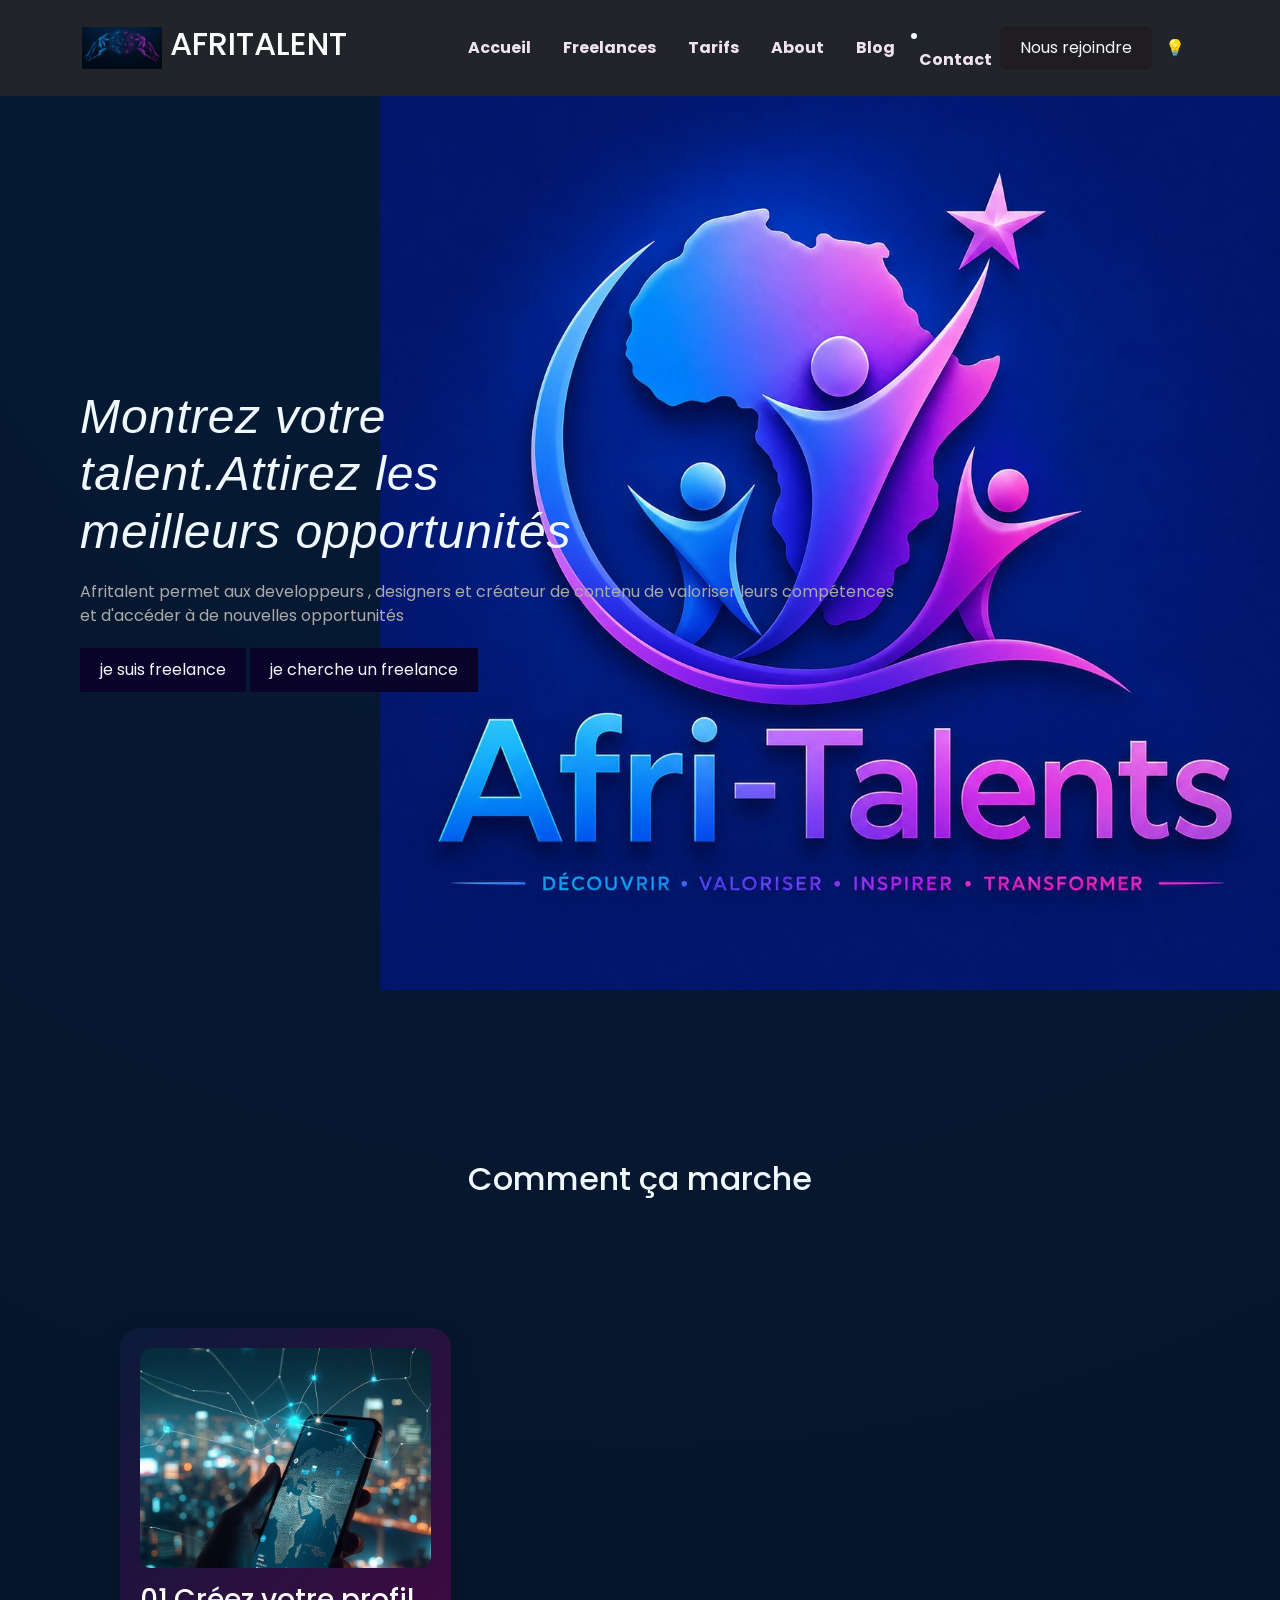
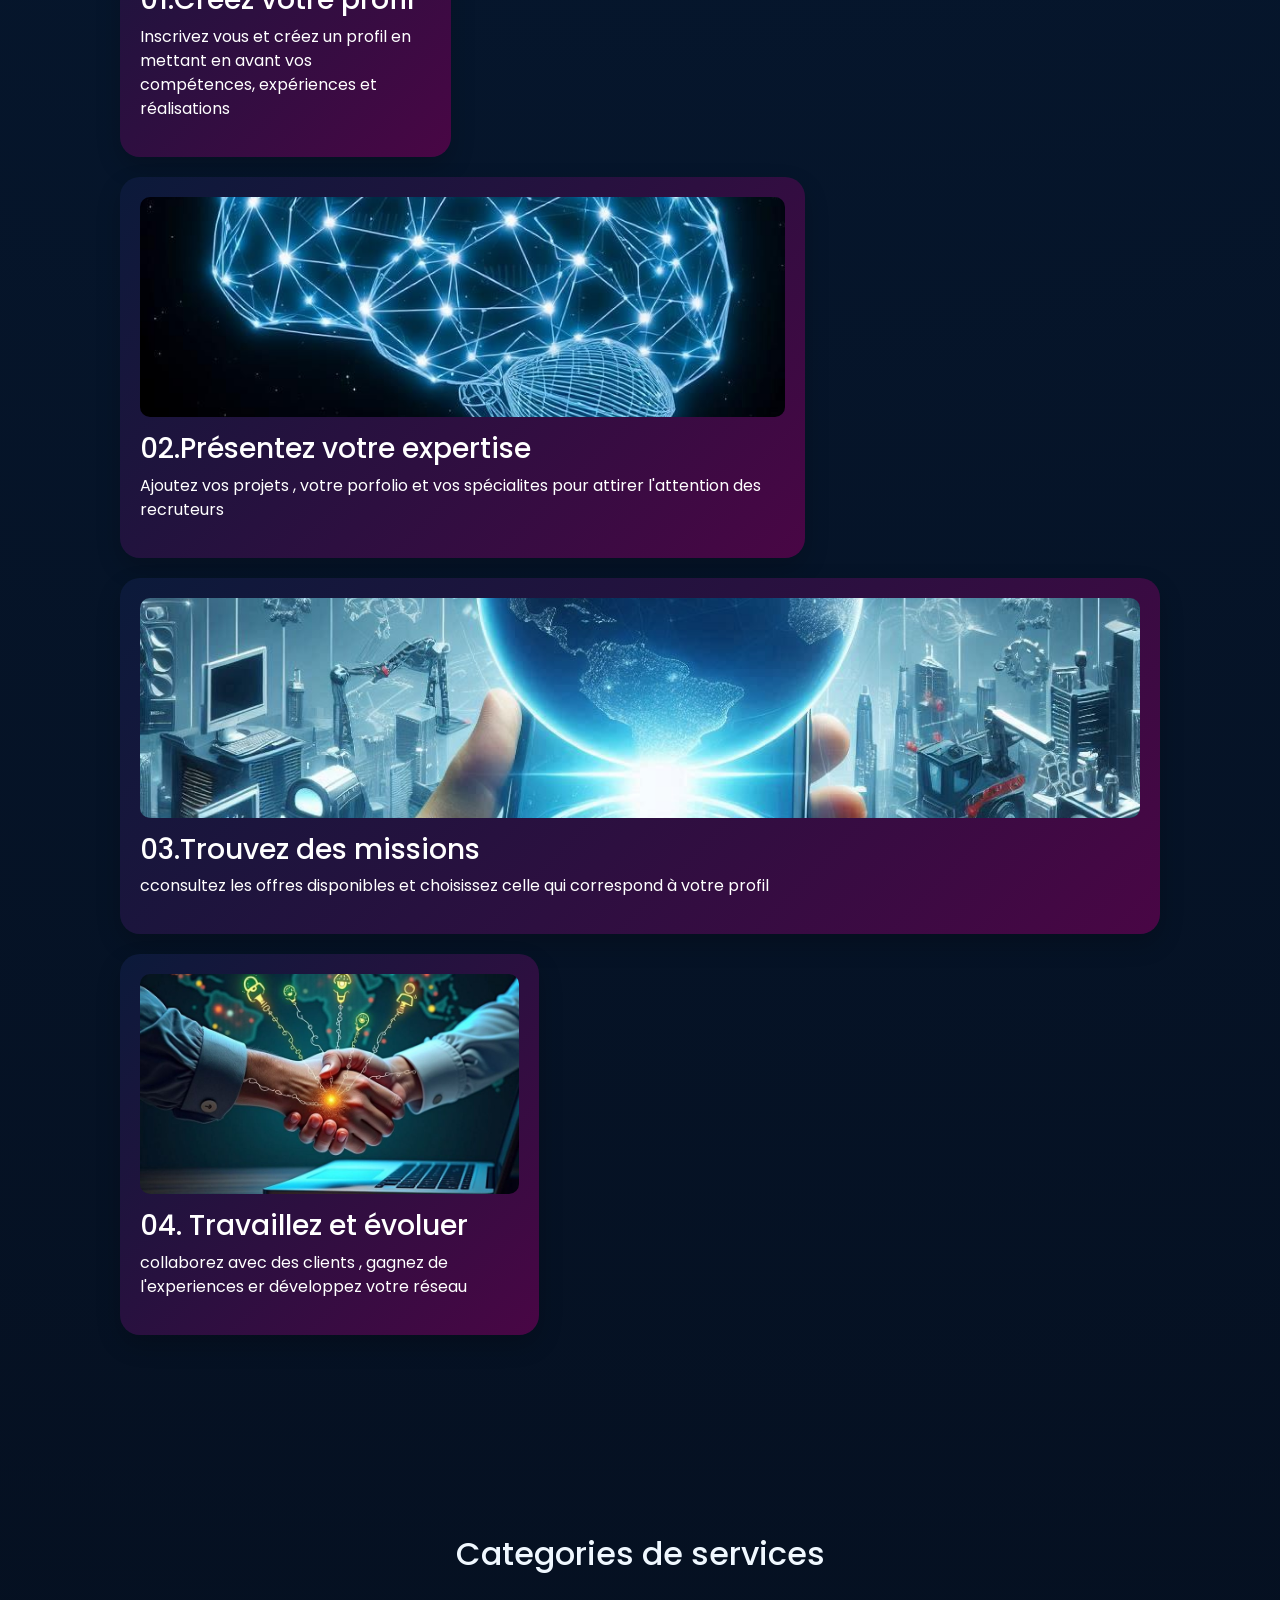
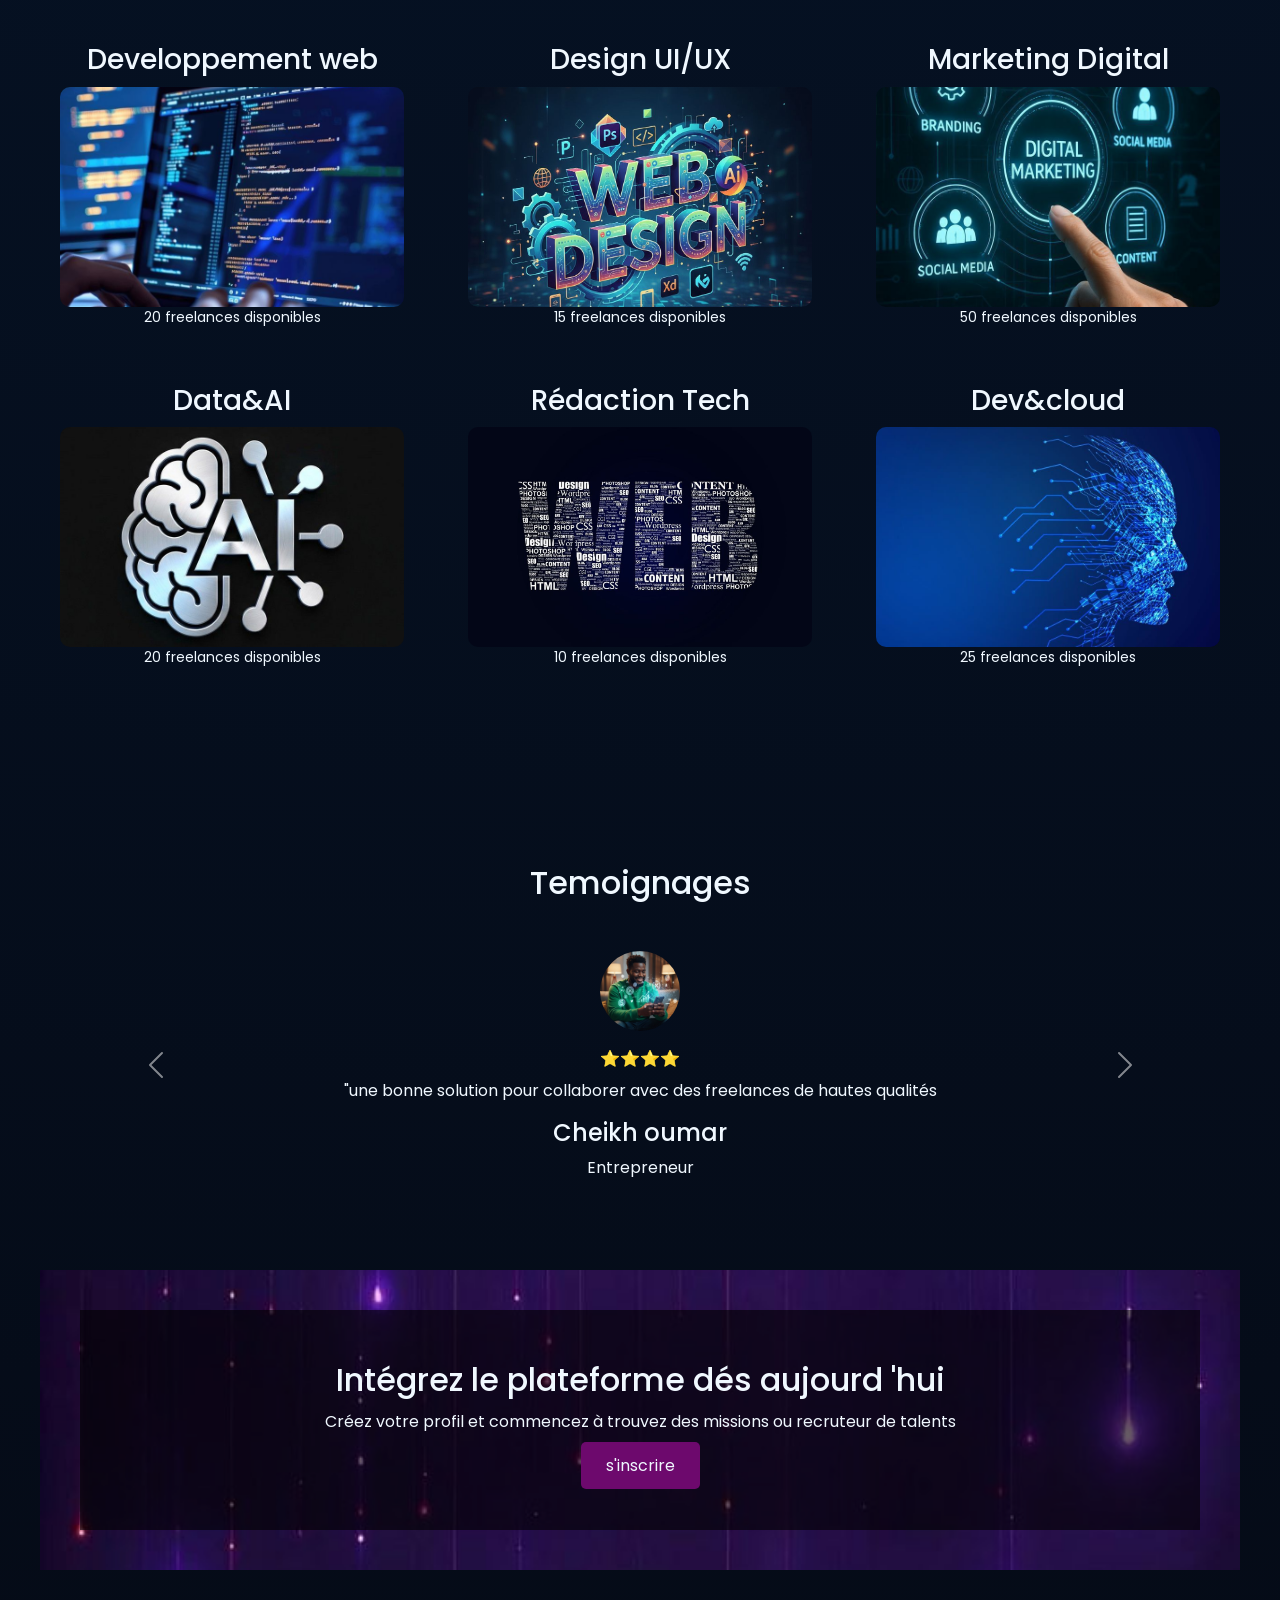
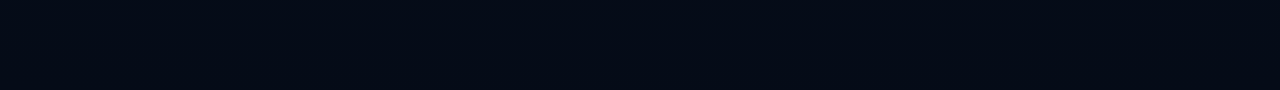
==== commit f603ee5b: ": CSS : responsive design mobile et tablette, media queries" ====
--- a/index.html
+++ b/index.html
@@ -66,82 +66,100 @@
     </div>
    <div class="hero-image"></div>     
 
-
 </section>
 <!--section comment ca marche-->
 <section class="bento-section">
     <h2 class="titre">Comment ça marche </h2>
 <div class="bento">
-
-<div class=" card card1">
+    <div class="row bento">
+    <div class="col-12 col-md-6 col-lg-4">
+<div class=" kard card1">
     <img src="images/image17.jpeg" alt="">
 <h3>01.Créez votre profil</h3>
 <p> Inscrivez vous et créez un profil en mettant en avant vos compétences,
     expériences et réalisations
 </p>
 </div>
-
-<div class=" card card2">
+</div>
+
+<div class="col-12 col-md-6 col-lg-8">
+<div class=" kard card2">
     <img src="images/image15.jpeg" alt="">
     <h3>02.Présentez votre expertise</h3>
      <p>Ajoutez vos projets , votre porfolio et vos spécialites pour attirer l'attention des recruteurs </p>
 </div>
-
-<div class=" card card3">
+</div>
+
+<div class="col-12">
+<div class=" kard card3">
      <img src="images/image18.jpeg" alt="">
     <h3>03.Trouvez des missions </h3>
      <p>cconsultez les offres disponibles et choisissez celle qui correspond à votre profil</p>
 </div>
-
-<div class=" card card4">
+</div>
+
+<div class="col-12 col-md-6 col-lg-5">
+<div class=" kard card4">
     <img src="images/image16.jpeg" alt="">
 <h3>04. Travaillez et évoluer </h3>
 <p> collaborez avec des clients , gagnez de l'experiences er développez votre réseau </p>
 </div>
-
-</div>
-
+</div>
+</div>
+</div>
 </section>
 <!--section categories de services -->
 <section class="service">
     <h2>Categories de services </h2>
 <div class="dieba">
+      <div class="row">
+   <div class="col-12 col-md-6 col-lg-4">  
 <div class="dieba1">
     <h3>Developpement web</h3>
     <img src="images/image7.jpeg" alt="">
     <p>20 freelances disponibles</p>
 </div>
-
+</div>
+<div class="col-12 col-md-6 col-lg-4">
 <div class="dieba1">
     <h3>Design UI/UX</h3>
     <img src="images/image11.jpeg" alt="">
     <p>15 freelances disponibles</p>
 </div>
+</div>
+<div class="col-12 col-md-6 col-lg-4">
 <div class="dieba1">
     <h3>Marketing Digital</h3>
     <img src="images/image6.jpeg" alt="">
     <p>50 freelances disponibles</p>
-</div>
+    </div>
+</div>
+<div class="col-12 col-md-6 col-lg-4">
 <div class="dieba1">
     <h3>Data&AI</h3>
     <img src="images/image5.jpeg" alt="">
     <p>20 freelances disponibles</p>
 </div>
+</div>
+
+<div class="col-12 col-md-6 col-lg-4">
 <div class="dieba1">
     <h3>Rédaction Tech</h3>
     <img src="images/image10.jpeg" alt="">
     <p>10 freelances disponibles</p>
 </div>
+</div>
+<div class="col-12 col-md-6 col-lg-4">
 <div class="dieba1">
     <h3>Dev&cloud</h3>
     <img src="images/image12.jpeg" alt="">
     <p>25 freelances disponibles</p>
 </div>
-
-</div>
-
-</section>
-<!--section temoignages-->
+</div>
+</div>
+</div>
+</section>
+<!--section temoignages avec carousel bootstrap-->
 
 <section>
 <h2 class="temoignage">Temoignages</h2>
@@ -200,8 +218,8 @@
 <section class="aw">
 <div class="aw-overlay">
     <div class="aw-content">
-<h2>Integrez le plateforme dés aujourd 'hui</h2>
-<p>Creez votre profil et commencez à trouvez des missions ou recruteur des talents</p>
+<h2>Intégrez le plateforme dés aujourd 'hui</h2>
+<p>Créez votre profil et commencez à trouvez des missions ou recruteur de talents</p>
 <a href="inscription .html" class="aw-btn"> s'inscrire</a>
 </div>
 </div>
--- a/css/style.css
+++ b/css/style.css
@@ -6,6 +6,7 @@
 background-color:rgb(244, 239, 246);
 background: radial-gradient(circle at top, #061b36,#050b17);
 color: aliceblue;
+margin-top:90px ;
 }
 .h2 h3 {
  color: aliceblue; 
@@ -81,7 +82,7 @@
 height: 100vh;
 padding: 0 80px;
 align-items: center;
-background: url("../images/image60.jpeg" )right center no-repeat;
+background: url("../images/image67.jpeg" )right center no-repeat;
 background-size: contain;
 margin-bottom: 90px;
 margin-top: 80px;
@@ -130,20 +131,18 @@
 .bento-section{
 padding: 80px 40px;
 }
-.card img{
+.kard img{
 width: 60px;
 height: 60px;
 object-fit: cover;
 margin-bottom: 15px;
 }
 .bento{
-display: grid;
-grid-template-columns: repeat(4,1fr);
 grid-auto-rows:minmax(200px,auto);
 gap: 20px;
 padding: 40px;
 }
-.card {
+.kard{
 background: linear-Gradient(135deg,#0b1a3a,#490645);
 color : white;
 padding: 20px; 
@@ -152,11 +151,11 @@
 transition: transform 0.3s ease;
 overflow: hidden;
 }
-.card p {
+.kard p {
   word-wrap: break-word;
   line-height: 1.5;
 }
-.card:hover{
+.kard:hover{
   transform: scale(1.05); 
 }
 /*gestion diposition*/
@@ -206,6 +205,8 @@
 width: 80px;
 height: 80px;
 }
+
+/*section temoignage*/
 
 .carousel{
 border-radius: 10px;
@@ -228,7 +229,7 @@
 /*applel*/
  
 .aw{
-background: url(../images/image61.jpeg)center/cover no-repeat  ;
+background: url(../images/image75.jpeg)center/cover no-repeat  ;
 height: 300px;
 position: relative;
 display: flex;
@@ -266,5 +267,211 @@
  .aw-btn:hover{
   background:#05073d;
  }
-
-
+ .anni{
+  text-align: center;
+ }
+
+ /*freelances*/
+
+.card img{
+width: 80px;
+height: 80px;
+object-fit: cover;
+margin-bottom: 15px;
+}
+.card{
+background: linear-Gradient(135deg,#0b1a3a,#490645);
+color : white;
+padding: 20px; 
+border-radius: 20px;
+box-shadow: 0 10px 25px rgb(0, 0, 0, 0.2);
+transition: transform 0.3s ease;
+overflow: hidden;
+}
+.card p {
+  word-wrap: break-word;
+  line-height: 1.5;
+}
+.card:hover{
+  transform: scale(1.05); 
+}
+
+
+
+ /*about*/
+ /*section histoire*/
+
+ .ab{
+font-family:'segeo UI', 'Segoe UI', Tahoma, Geneva, Verdana, sans-serif;
+color: aliceblue;
+line-height: 1.6;
+margin: 0;
+padding: 0;
+margin-top: 100px;
+ }
+ .ac{
+  padding: 60px 10%;
+ }
+ .ad{
+  text-align: center;
+  font-size: 2.5rem;
+  margin-bottom:40px ;
+  color: aliceblue;
+ }
+ .notrehistoire{
+  display: flex;
+  align-items: center;
+  gap: 50px;
+  background-image: url(../images/image64.jpeg);
+ }
+ .notrehistoire .text-content {
+flex: 1;
+
+ }
+ .notrehistoire .image-content{
+  flex: 1;
+ }
+.notrehistoire img {
+  border-radius: 15px;
+  box-shadow: 0 10px 20px rgb(131, 129, 138);
+  margin-left:300px ;
+}
+
+/*section equipe*/
+.equipe-grid {
+display: grid;
+grid-template-columns: repeat(auto-fit,minmax(220px,1fr));
+gap: 30px;
+}
+.carte-m{
+  background-image: url(../images/image72.jpeg);
+  padding: 20px;
+  border-radius: 12px;
+  text-align: center;
+  transition: transform 0.3s ease ;
+  border: 1px solid #eee;
+}
+.carte-m :hover{
+  transform: translateY(-10px);
+  box-shadow: 0 10px 20px rgb(0,0,0,0,1);
+}
+.carte-m img {
+  width: 120px;
+  height: 120px;
+  border-radius: 50%;
+object-fit: cover;
+margin-bottom: 15px;
+}
+.carte-m .poste {
+  color: #7f8c8d;
+  font-style: italic;
+  margin-bottom: 15px;
+}
+.liens-sociaux a {
+text-decoration: none;
+color: #3498db;
+ margin: 0 5px;
+  font-size:0.9em
+}
+/*nos valeurs*/
+.nosvaleurs{
+  padding: 60px 5%;
+  text-align: center;
+
+}
+.valeurs-container{
+  display: grid;
+  grid-template-columns: repeat(auto-fit,minmax(200px ,1fr));
+  gap: 30px;
+  max-width: 1200px;
+  margin: 0 auto;
+    display: flex;
+  align-items: center;
+  gap: 50px;
+  background-image: url(../images/image53.jpeg);
+}
+
+.valeurs-carte{
+  padding: 20px;
+}
+.valeurs-carte img {
+  width: 80px;
+  height: 80px;
+  object-fit: contain;
+  margin-bottom: 20px;
+}
+
+.valeurs-carte h3 {
+  font-size: 1,25rem;
+  color: #2c3e50;
+  margin-bottom: 15px;
+  font-weight: bold;
+}
+.valeurs-carte p{
+  font-size: 0.9rem;
+  color: #f0e1f5;
+  line-height: 1.6;
+}
+
+/*responsive mobile*/
+
+@media screen and (max-width: 768px){
+nav{
+  flex-direction: column;
+  gap:15px;
+}
+.hero h1{
+  font-size: 30px;
+  text-align: center; 
+}
+.hero p {
+text-align: center;
+}
+.service{
+  grid-template-columns: 1fr;
+}
+.temoignage img {
+  width: 100%;
+  height: auto;
+}
+}
+
+/*responsive tablette*/
+@media screen and (min-with:769px) and (max-width:1024px){
+  .service{
+    grid-template-columns: repeat(2,1fr);
+  }
+  .hero h1{
+    font-size: 45px;
+  }
+}
+
+/* pour les col-12....*/
+  .row{
+    margin-top: 20px;
+}
+
+.kard,
+.dieba1{
+    width: 100%;
+    height: 100%;
+    padding: 20px;
+    border-radius: 15px;
+    overflow: hidden;
+}
+
+.kard img,
+.dieba1 img{
+    width: 100%;
+    height: 220px;
+    object-fit: cover;
+    border-radius: 10px;
+}
+
+.bento .kard {
+  height: 100%;
+  border-radius: 20px;
+  padding: 20px;
+}
+
+
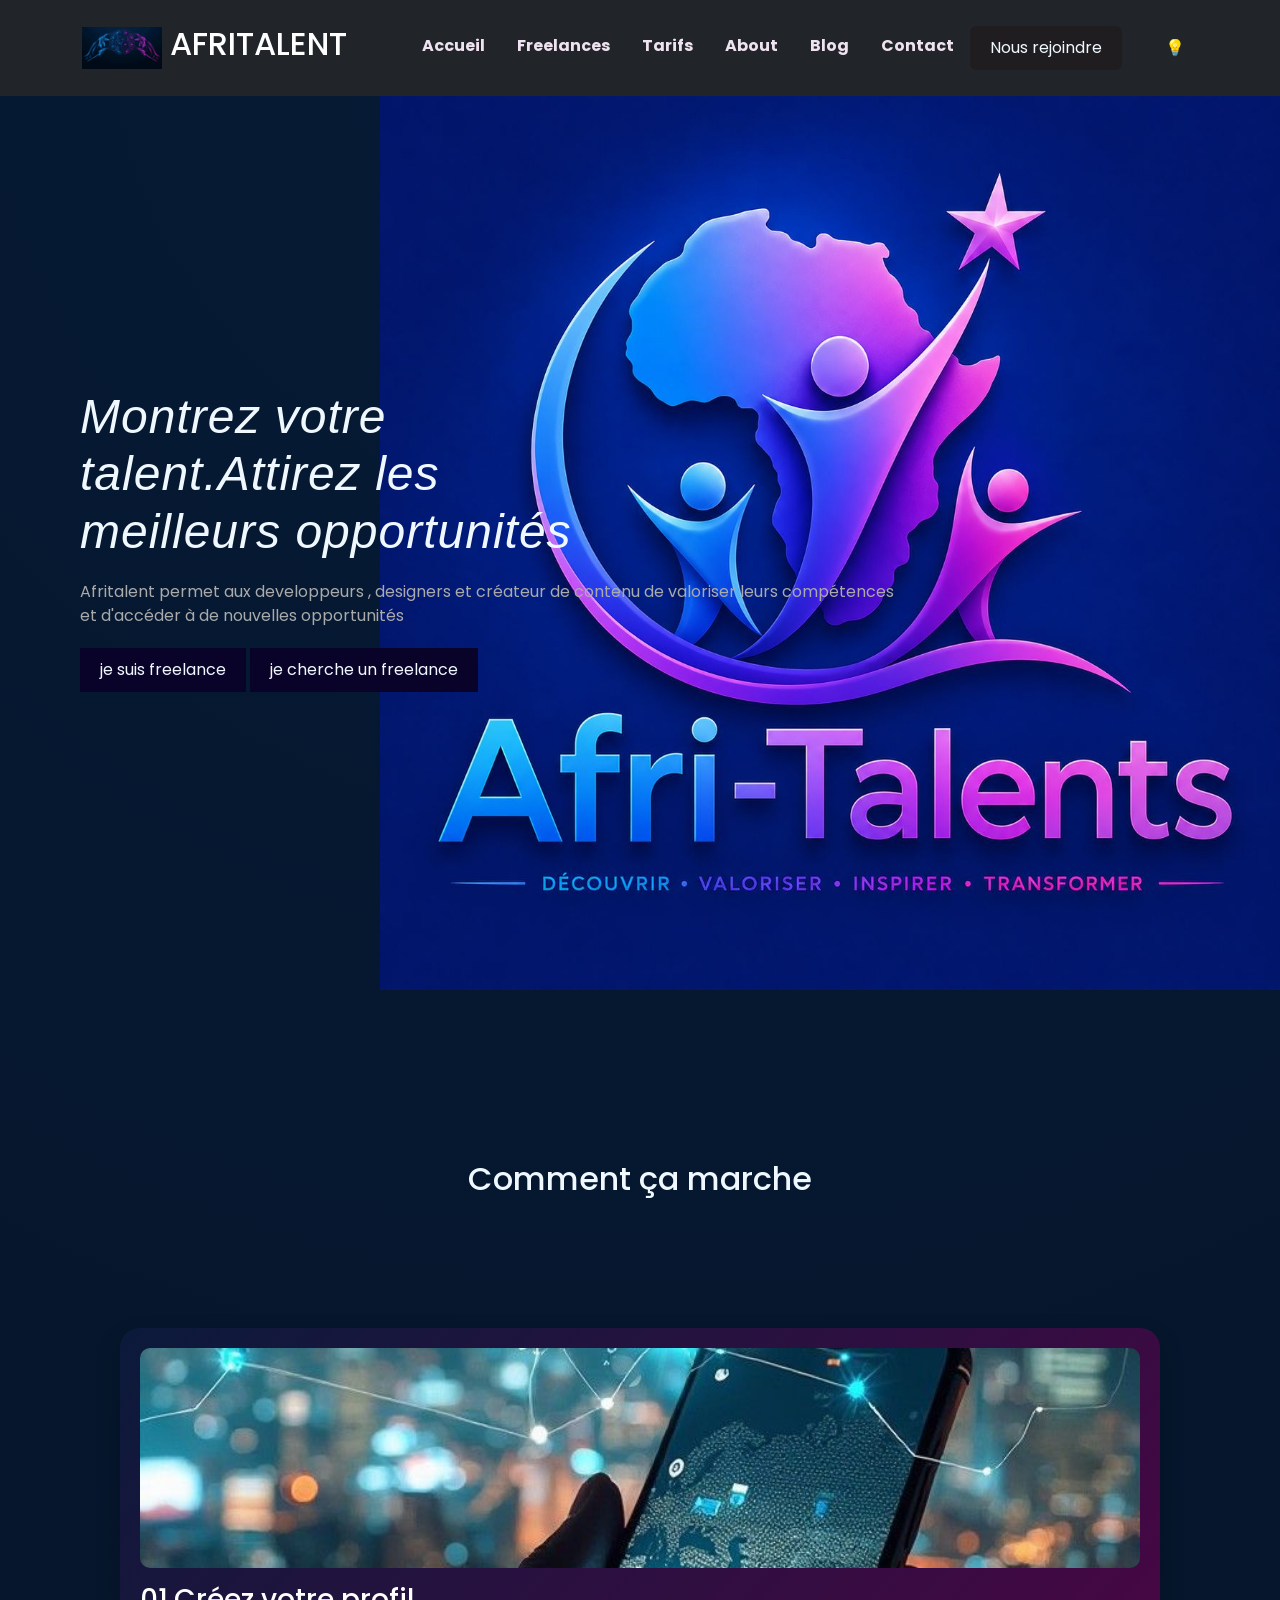
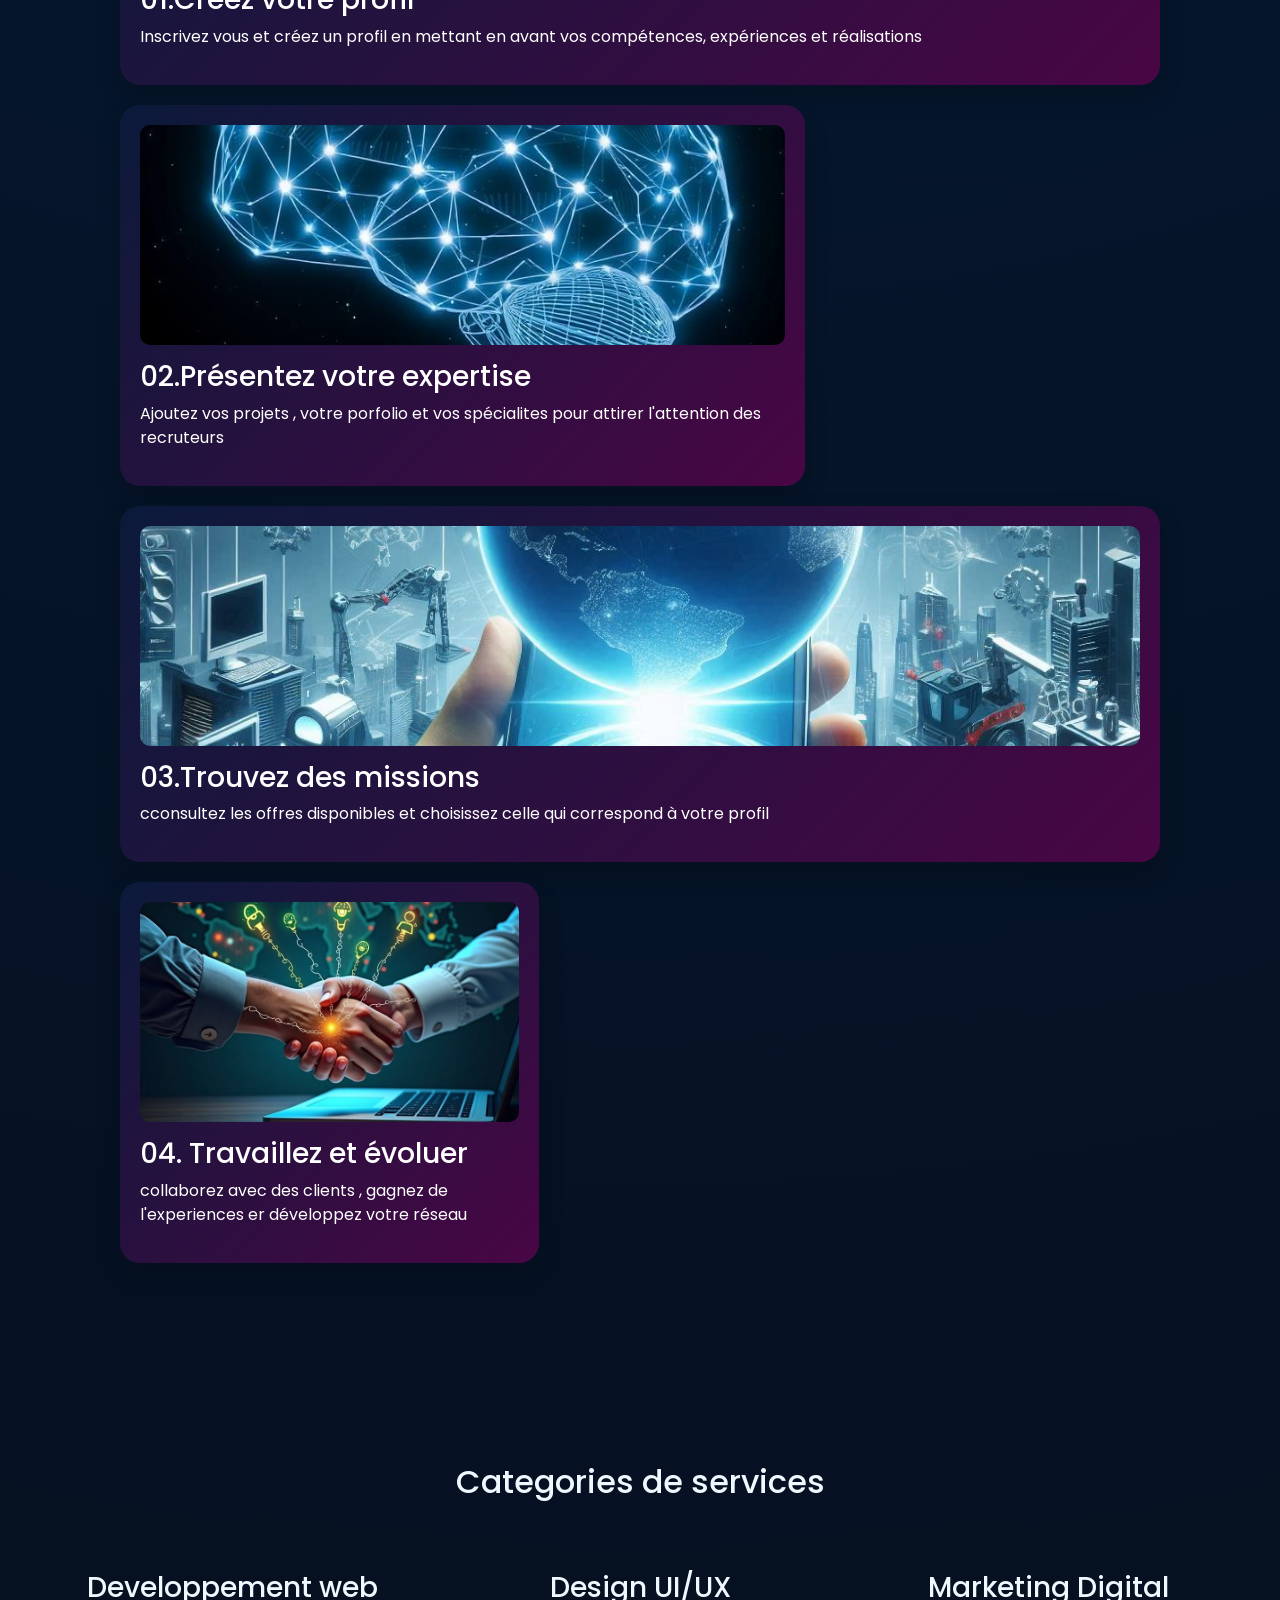
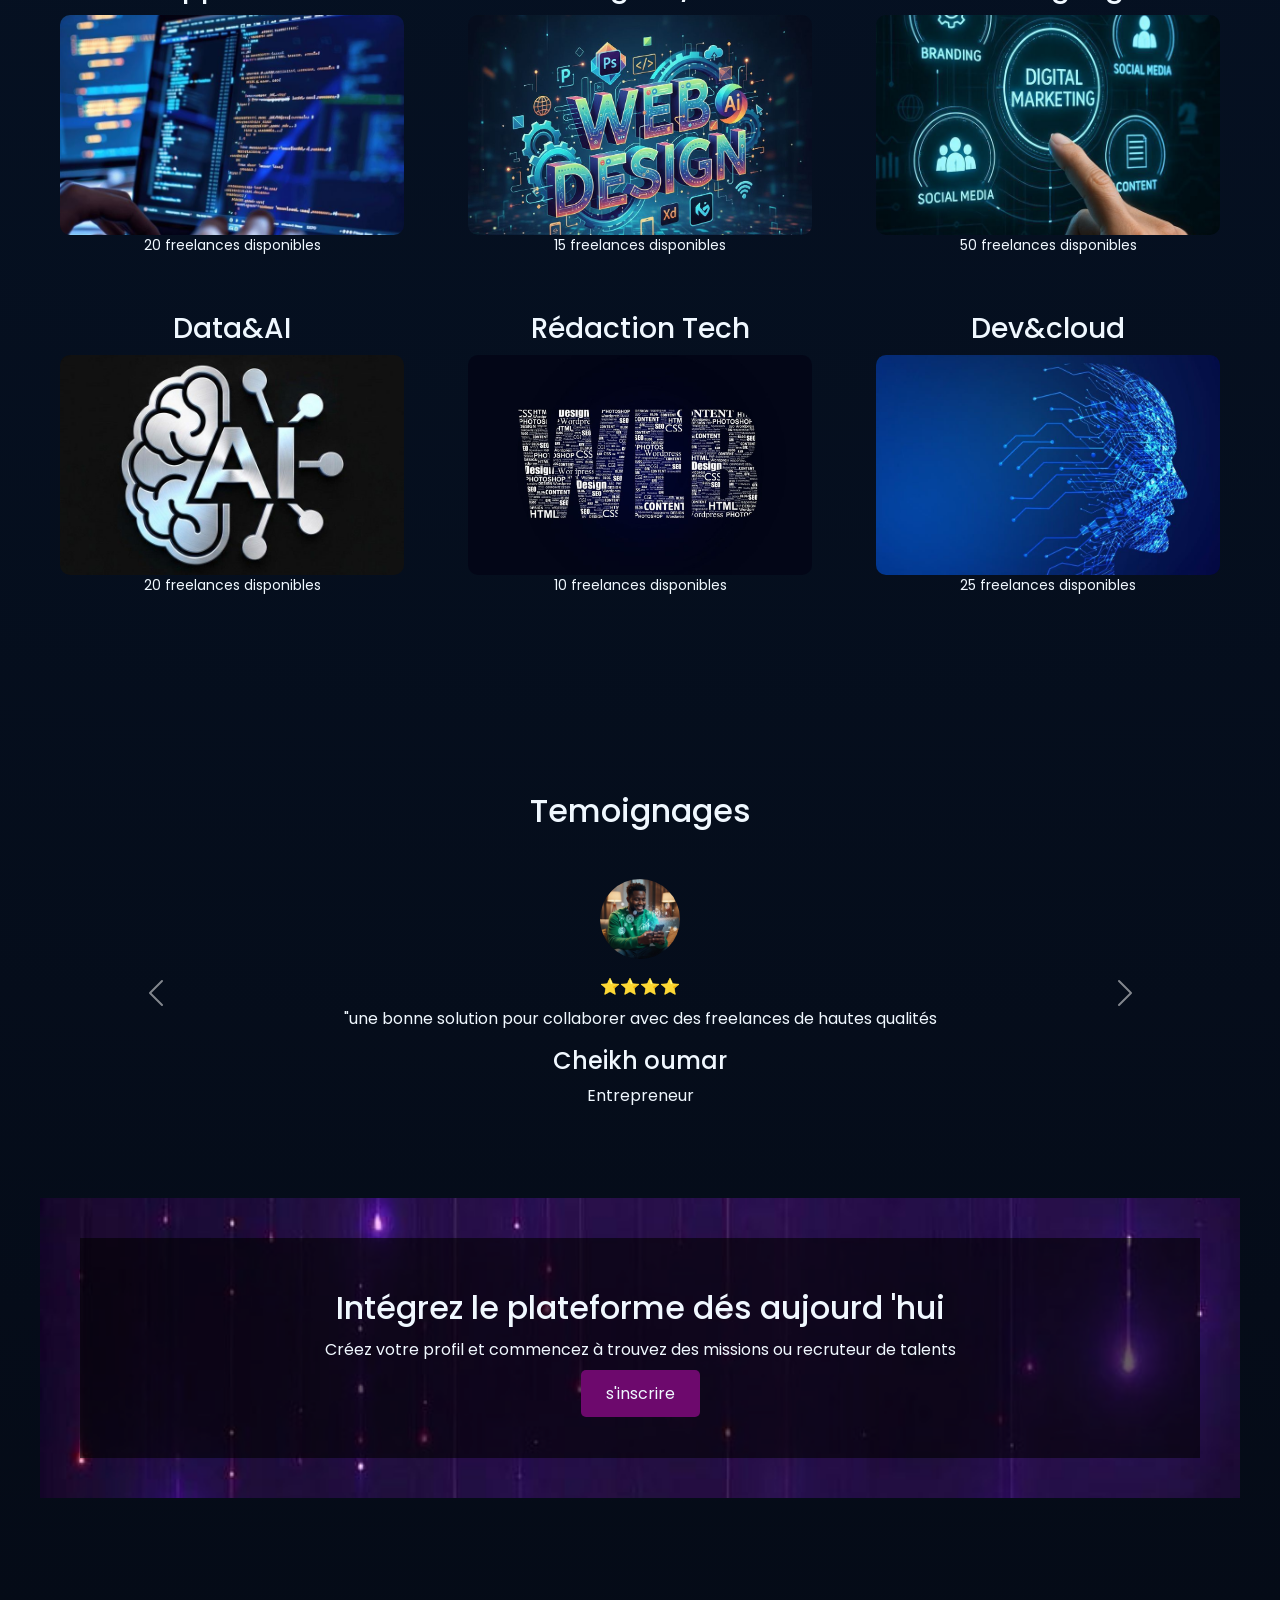
==== commit 7136fa06: "JS : dark mode avec localStorage, navbar dynamique au scroll" ====
--- a/index.html
+++ b/index.html
@@ -10,7 +10,7 @@
 
 
 </head>
-<body class="principal">
+<body>
     <header>
         <div>
 <nav class="navbar navbar-expand-lg navbar-dark bg-dark fixed-top">
@@ -42,12 +42,13 @@
 <li class="nav-item">
 <a class="nav-link mx-2" href="blog.html">Blog</a>
 </li>
-</div><li class="nav-item">
+<li class="nav-item">
 <a class="nav-link mx-2" href="contact.html">Contact</a>
 </li>
 <button class="diey">Nous rejoindre</button>
 <button id="btn" class="btn btn-pink">💡</button>
 </ul>
+</div>
 </div>
 </nav>
 
@@ -72,7 +73,7 @@
     <h2 class="titre">Comment ça marche </h2>
 <div class="bento">
     <div class="row bento">
-    <div class="col-12 col-md-6 col-lg-4">
+    <div class="col-12 col-md-6 col-lg-12">
 <div class=" kard card1">
     <img src="images/image17.jpeg" alt="">
 <h3>01.Créez votre profil</h3>
@@ -229,6 +230,10 @@
 
 
 </section>
+<button id="topBtn">Retour en haut</button>
 <script src="https://cdn.jsdelivr.net/npm/bootstrap@5.3.8/dist/js/bootstrap.bundle.min.js"></script>
+
+<script src="js/main.js"></script>
+
 </body>
 </html>
--- a/css/style.css
+++ b/css/style.css
@@ -71,6 +71,7 @@
 background-color: rgb(31, 29, 31);
 border-radius: 6px;
 transition: 0.3;
+margin-right: 30px;
 }
 .diey:hover{
 transform: translateY(-3px);
@@ -474,4 +475,42 @@
   padding: 20px;
 }
 
-
+/*pour le bouton dark mode */
+
+.dark-mode{
+background-color: black !important;
+color: white !important;
+}
+body.dark-mode{
+ background: radial-gradient(black, #111) !important;
+}
+.dark-mode .card
+.dark-mode .dieba1{
+background-color: black !important;
+ color: white !important;
+}
+.dark-mode .navbar{
+background-color: black !important;
+}
+
+/*navbar qui change au scrool*/
+.navbar{
+  transition: 0.3;
+}
+.navbar-scroll{
+  background-color: #520454;
+  padding: 5px 0;
+  box-shadow: 0 2px 10px rgb(184, 9, 223);
+}
+#topBtn{
+  position: fixed;
+  bottom: 20px;
+  right: 20px;
+  display: none;
+  border: none;
+  padding: 10px;
+  border-radius: 50%;
+  background: #9b10b7;
+  color: rgb(11, 10, 10);
+}
+
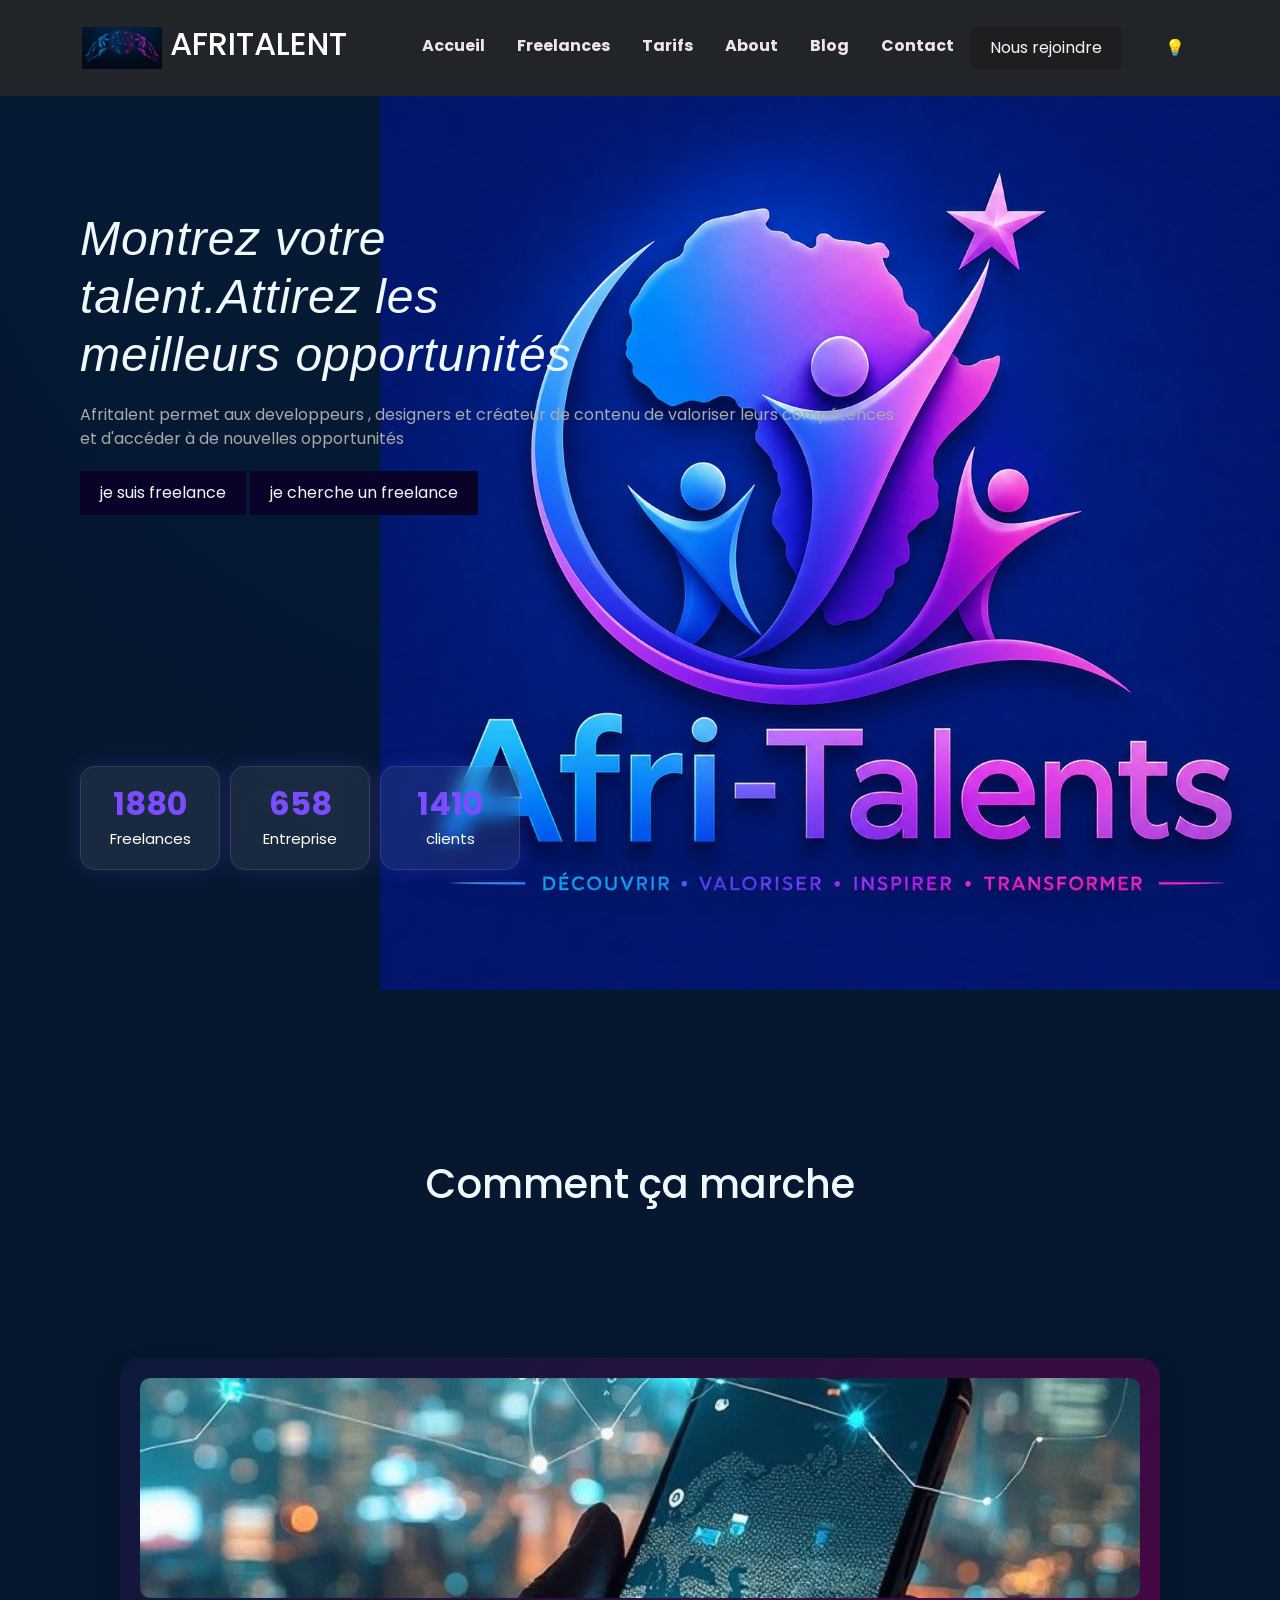
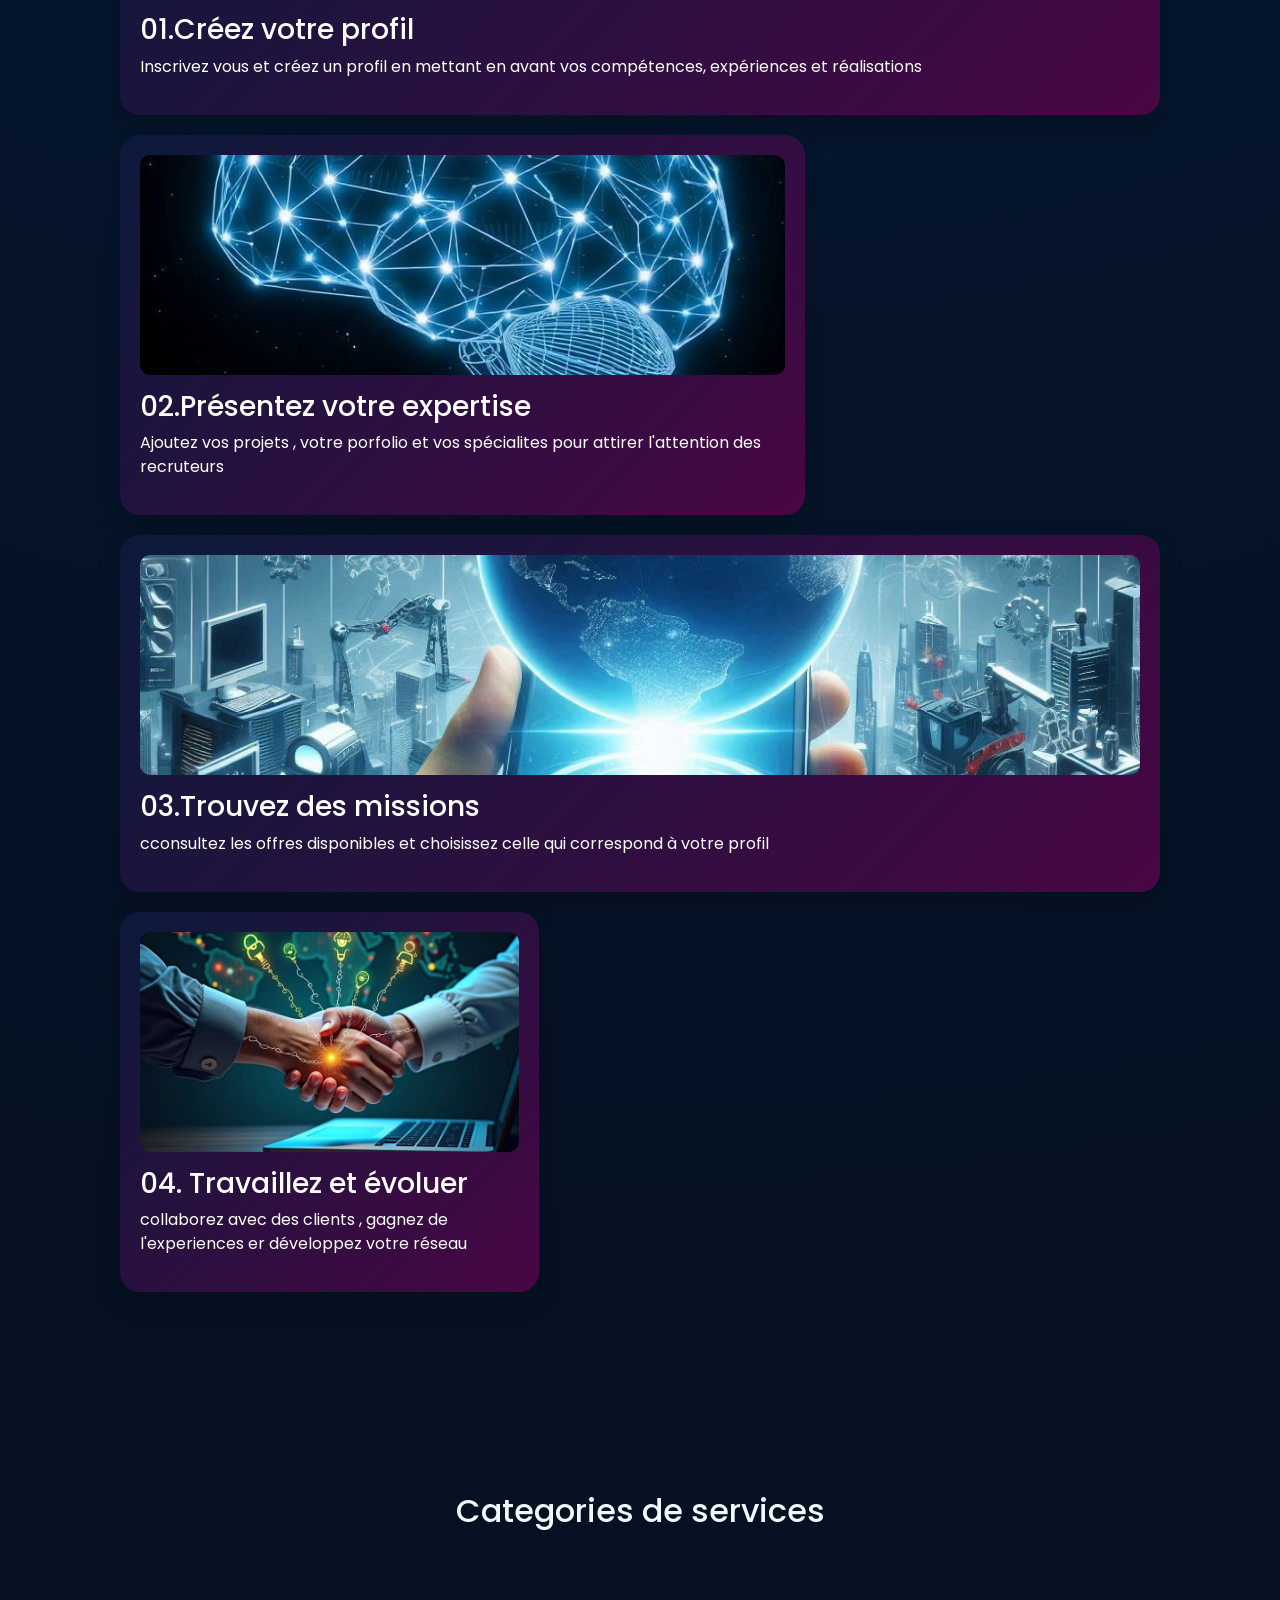
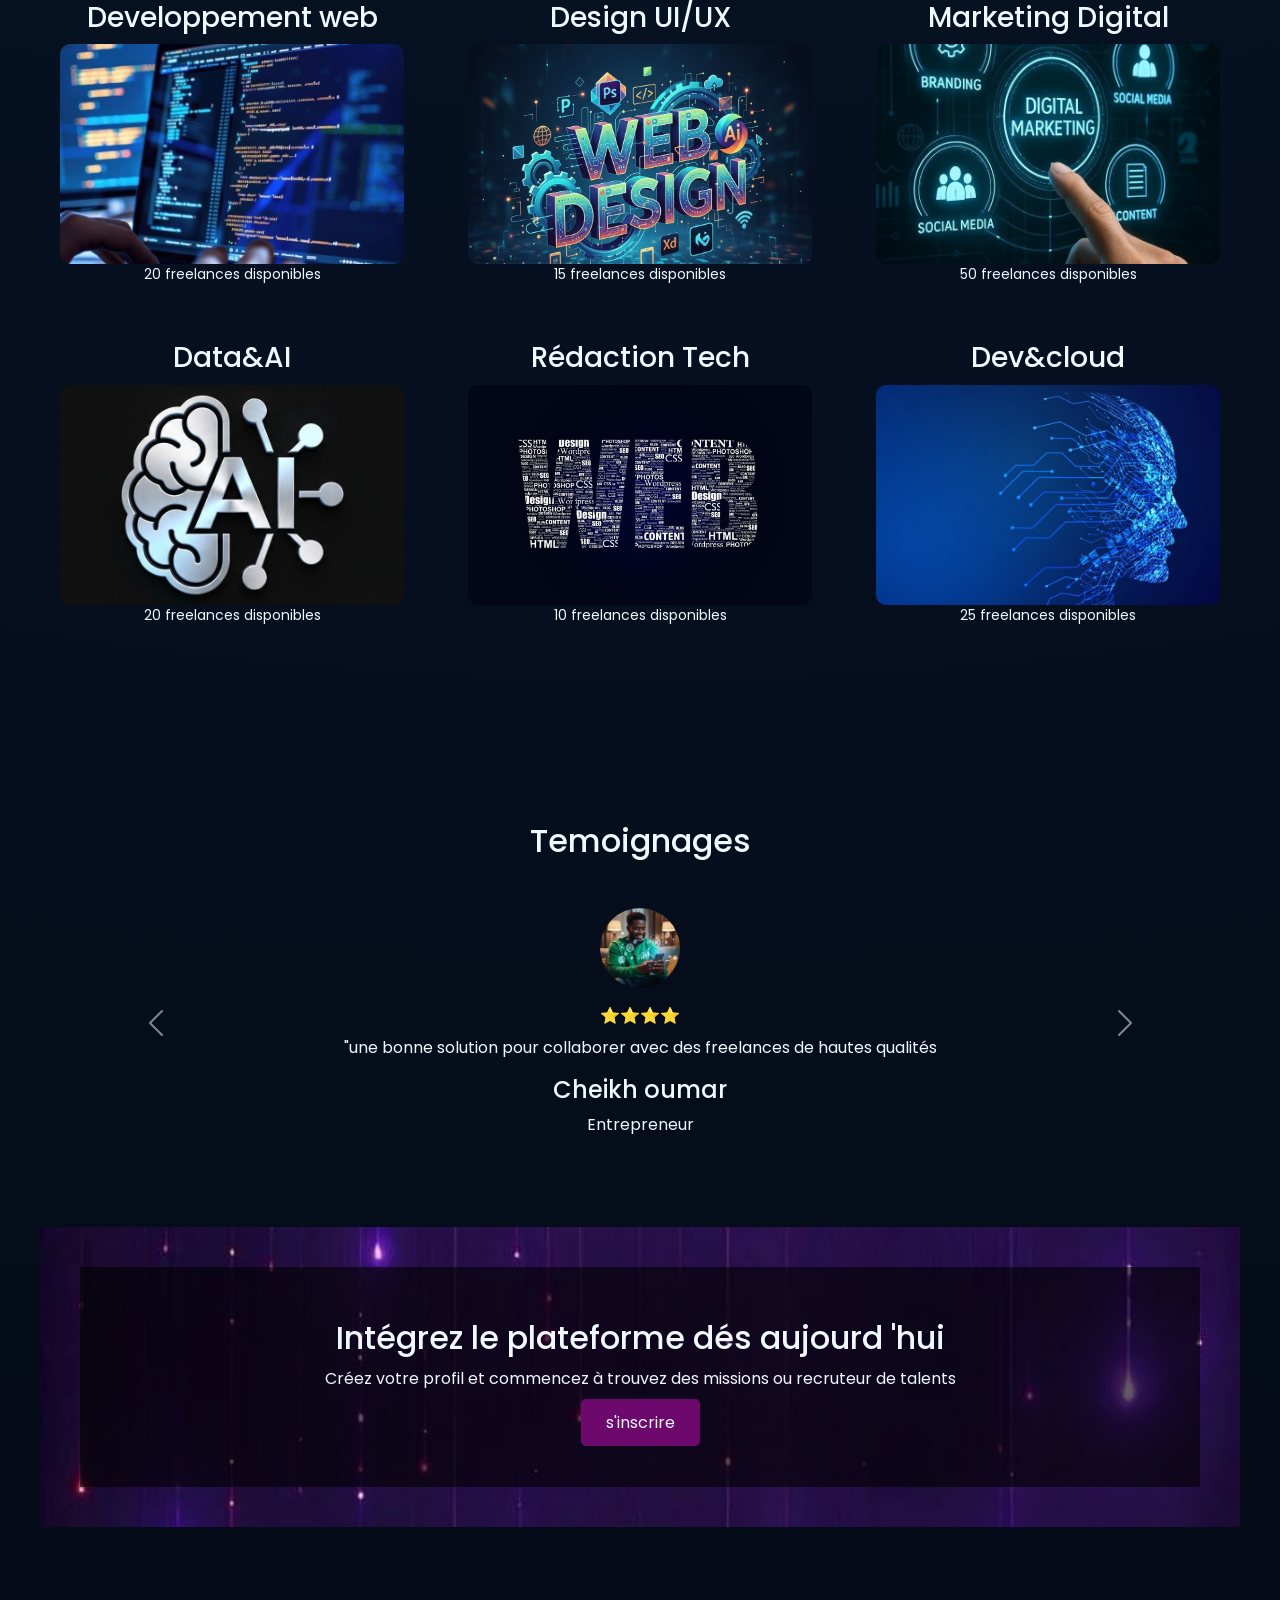
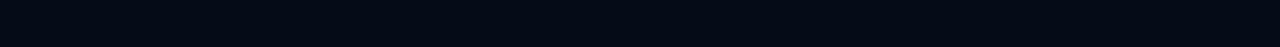
==== commit 32605e77: "JS : compteurs animés au scroll et animations fade-in des sections" ====
--- a/index.html
+++ b/index.html
@@ -54,7 +54,8 @@
 
     </header>
 <!--section hero-->
-<section  class="hero">
+<section  class="hero hidden">
+    
 <div class="hero-text">
     <h1 class="afri">Montrez votre talent.Attirez les meilleurs opportunités </h1>
     <p>Afritalent permet aux developpeurs , designers et créateur de contenu de valoriser leurs compétences <br>et d'accéder à de nouvelles opportunités</p>
@@ -65,11 +66,29 @@
     <button class="btn2">je cherche un freelance</button>
     </div>
     </div>
+
+    <div class="stats">
+        <div class="stat-box">
+                 <h2 class="counter" data-target="+2000">0</h2>
+        <p>Freelances</p>
+        </div>
+        <div class="stat-box" >
+        <h2 class="counter" data-target="+700">0</h2>
+        <p>Entreprise</p>
+        </div>
+        <div class="stat-box">
+            <h2 class="counter" data-target="+1500">0</h2>
+        <p>clients</p>
+        </div>
+            </div>
+        </div>
+       
+    
    <div class="hero-image"></div>     
 
 </section>
 <!--section comment ca marche-->
-<section class="bento-section">
+<section class="bento-section hidden">
     <h2 class="titre">Comment ça marche </h2>
 <div class="bento">
     <div class="row bento">
@@ -110,7 +129,7 @@
 </div>
 </section>
 <!--section categories de services -->
-<section class="service">
+<section class="service hidden">
     <h2>Categories de services </h2>
 <div class="dieba">
       <div class="row">
@@ -163,7 +182,7 @@
 <!--section temoignages avec carousel bootstrap-->
 
 <section>
-<h2 class="temoignage">Temoignages</h2>
+<h2 class="temoignage hidden">Temoignages</h2>
 
   <div id="carouselExample" class="carousel slide container my-5" data-bs-ride="carousel">
 
@@ -216,7 +235,7 @@
     <span class="carousel-control-next-icon"></span>
   </div>  
 <!--section appel-->
-<section class="aw">
+<section class="aw hidden">
 <div class="aw-overlay">
     <div class="aw-content">
 <h2>Intégrez le plateforme dés aujourd 'hui</h2>
--- a/css/style.css
+++ b/css/style.css
@@ -87,6 +87,7 @@
 background-size: contain;
 margin-bottom: 90px;
 margin-top: 80px;
+flex-wrap: wrap;/*pour empecher que les elements se cassent ou debordent*/
 }
 .hero-text h1 {
 font-size: 3rem;
@@ -139,7 +140,7 @@
 margin-bottom: 15px;
 }
 .bento{
-grid-auto-rows:minmax(200px,auto);
+grid-auto-rows:minmax(200px,auto); /*pour controler la hauteur automatique des lignes avec css grid*/
 gap: 20px;
 padding: 40px;
 }
@@ -153,7 +154,7 @@
 overflow: hidden;
 }
 .kard p {
-  word-wrap: break-word;
+  word-wrap: break-word;/*couper les mots trop longs*/
   line-height: 1.5;
 }
 .kard:hover{
@@ -287,10 +288,10 @@
 border-radius: 20px;
 box-shadow: 0 10px 25px rgb(0, 0, 0, 0.2);
 transition: transform 0.3s ease;
-overflow: hidden;
+overflow: hidden;/*gere les mots qui depasse*/
 }
 .card p {
-  word-wrap: break-word;
+  word-wrap: break-word; /*poue couper automatiquement les mots trop longs*/
   line-height: 1.5;
 }
 .card:hover{
@@ -418,7 +419,7 @@
 
 @media screen and (max-width: 768px){
 nav{
-  flex-direction: column;
+  flex-direction: column; /*pour mettre les elements verticalement*/
   gap:15px;
 }
 .hero h1{
@@ -458,7 +459,7 @@
     height: 100%;
     padding: 20px;
     border-radius: 15px;
-    overflow: hidden;
+    overflow: hidden; /*gere le contenue qui depasse*/
 }
 
 .kard img,
@@ -513,4 +514,108 @@
   background: #9b10b7;
   color: rgb(11, 10, 10);
 }
-
+/*compteur*/
+/* SECTION COMPTEURS */
+.stats{
+ display: flex;
+ gap: 10px;
+ margin-top: 10px;
+flex-wrap: wrap; /*pour empecher ques les elements debordent ou se cassent */
+}
+.stat-box{
+ background: rgba(255,255,255,0.08);
+ backdrop-filter: blur(10px);
+ padding: 18px 22px;
+ border-radius: 15px;
+ min-width: 140px;
+ text-align: center;
+ border: 1px solid rgba(255,255,255,0.1);
+ transition: 0.3s;
+ box-shadow: 0 0 20px rgba(124,77,255,0.2);
+}
+.stat-box:hover{
+transform: translateY(-5px);
+background: rgba(255,255,255,0.12);
+}
+.stat-box h2{
+font-size: 2rem;
+font-weight: bold;
+color: #7c4dff;
+margin-bottom: 5px;
+}
+.stat-box p{
+ color: white;
+ font-size: 15px;
+margin: 0;
+}
+@media(max-width:768px){
+.stats{
+ justify-content: center;
+}
+.stat-box{
+ min-width: 110px;
+ padding: 15px;
+ }
+.stat-box h2{
+ font-size: 1.5rem;
+}
+}
+.hidden{
+opacity: 0;
+transform: scale(0.8);
+transition: all 3s ease;
+}
+.show{
+  opacity: 1;
+  transform:scale(1) ;
+}
+/*chiffres cles about*/
+.chiffres{
+  padding: 80px 10%;
+}
+.titre{
+  text-align: center;
+  margin-bottom: 50px;
+  font-size: 40px;
+}
+.bento-stats{
+  display: grid;
+  grid-template-columns: repeat(3,1fr);
+  gap: 20px;
+}
+.box{
+  background: rgba(255, 255, 255,0.08);
+  padding: 40px;
+  border-radius: 20px;
+  text-align: center;
+  backdrop-filter: blur(10px);
+  transition: 0.03s;
+}
+.box:hover{
+  transform: translateY(-10px);
+  box-shadow: 0 0 40px rgba(77, 166, 255, 0.4);
+}
+.grande{
+  grid-column: span 2;
+}
+.largeur{
+  grid-column: span 3;
+}
+.box h2{
+  font-size: 55px;
+  color: #00c6ff;
+  margin-bottom: 15px;
+}
+.box p{
+  font-size: 18px;
+}
+
+@media(max-width:768px){
+  .bento-stats{
+    grid-template-columns: 1fr;
+  }
+  .grande,
+  .largeur{
+    grid-column: span 1;
+  }
+}
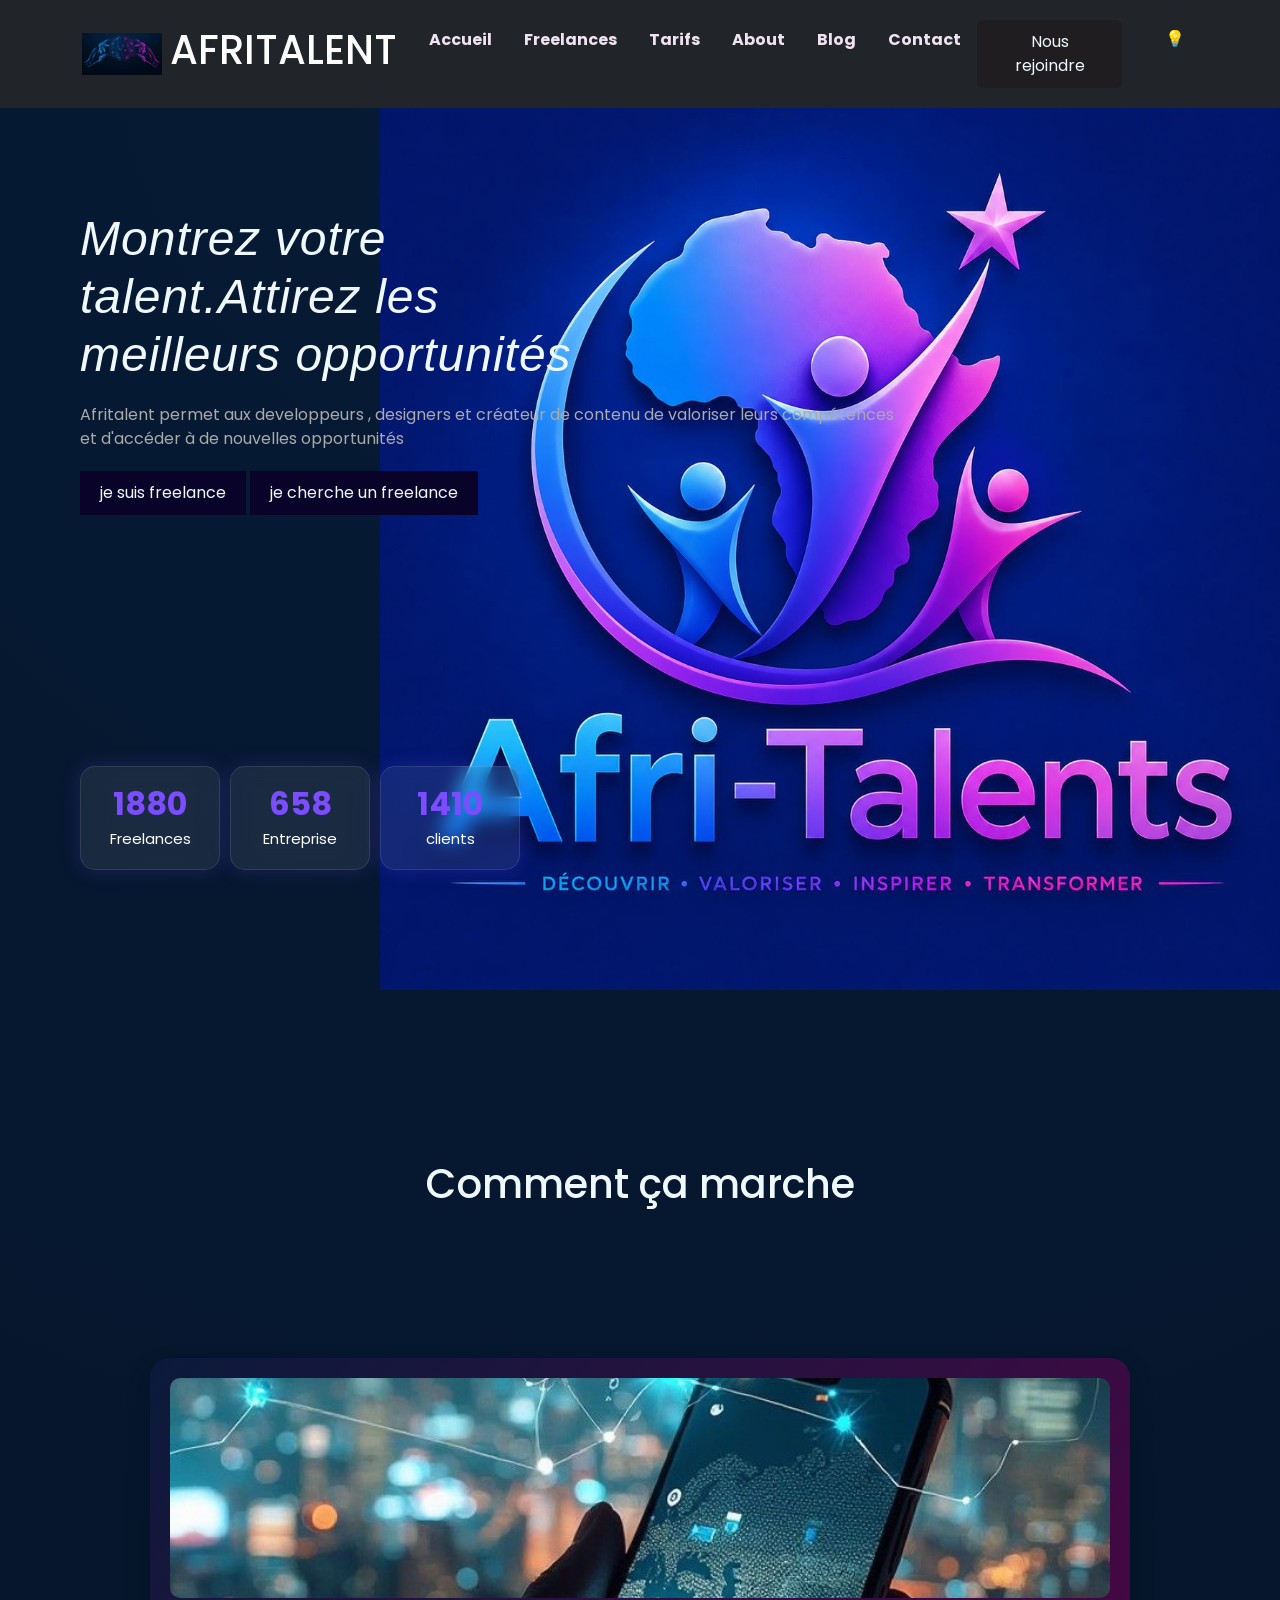
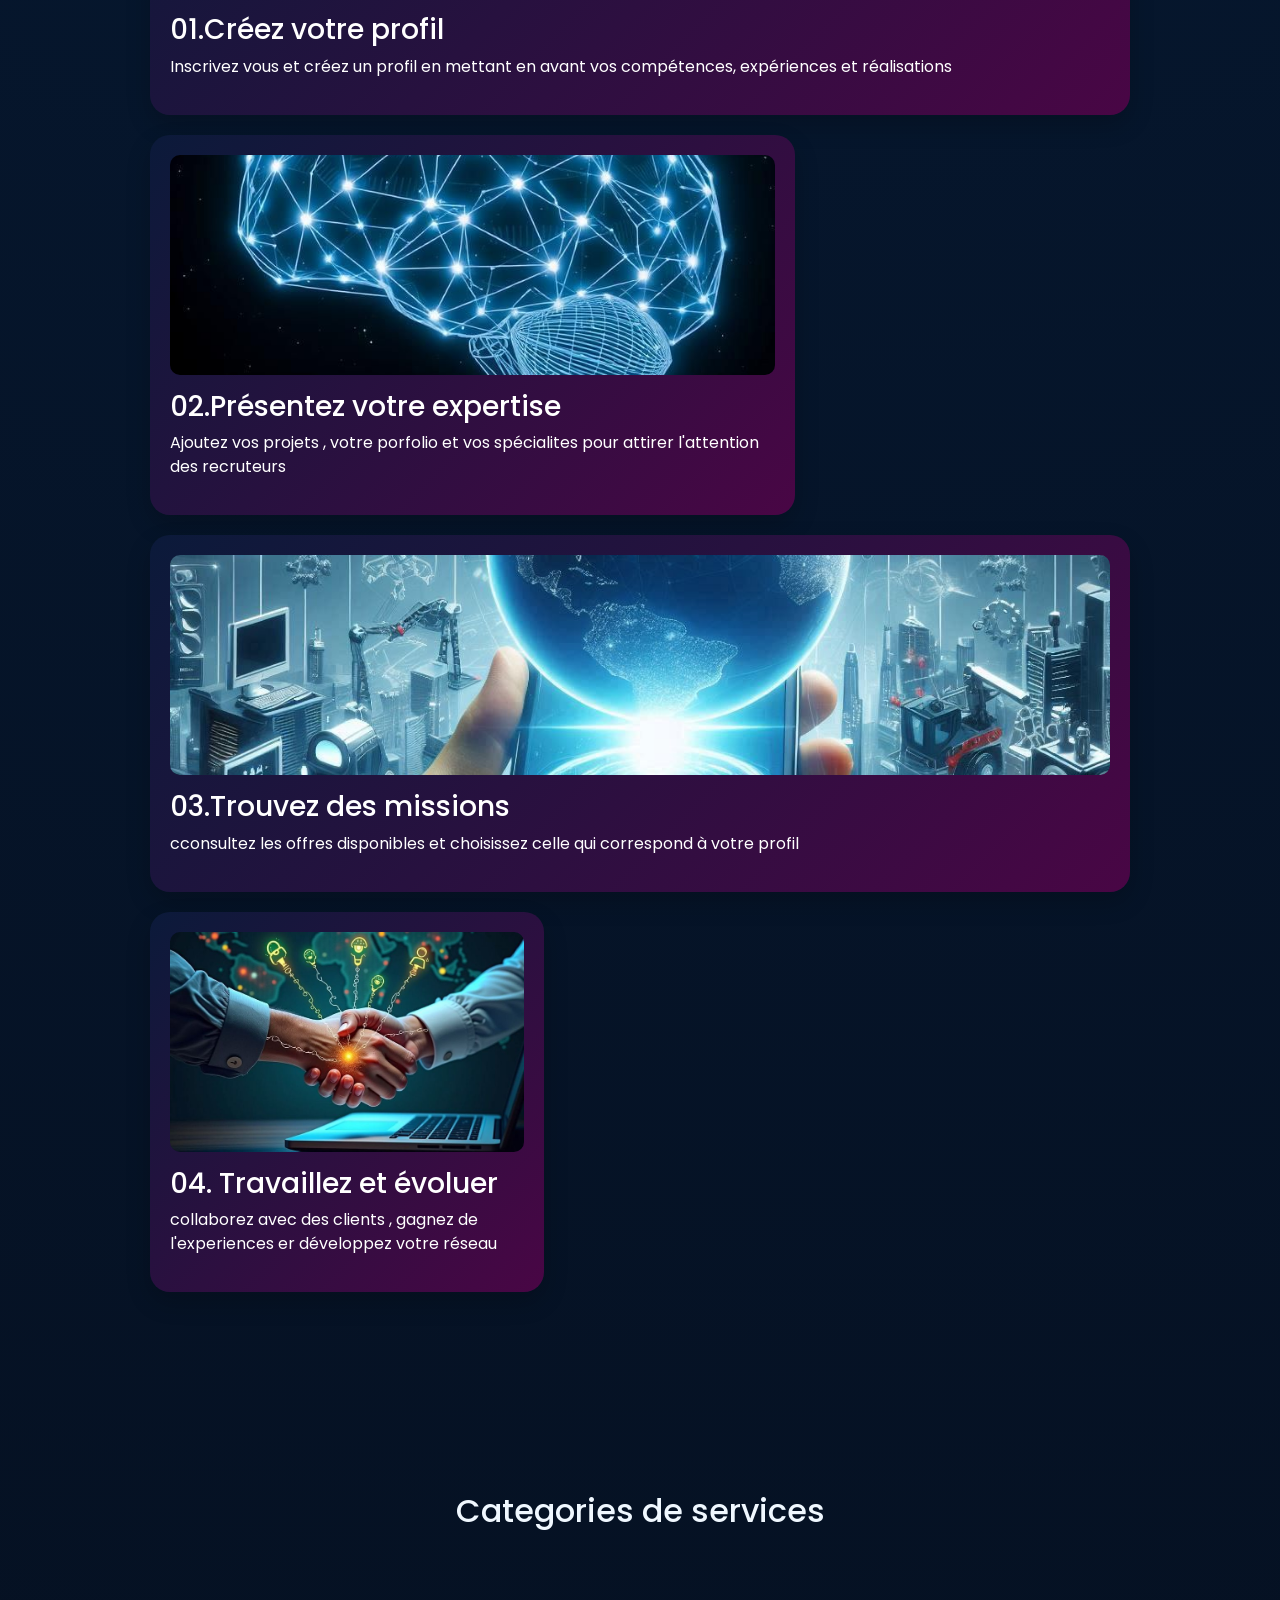
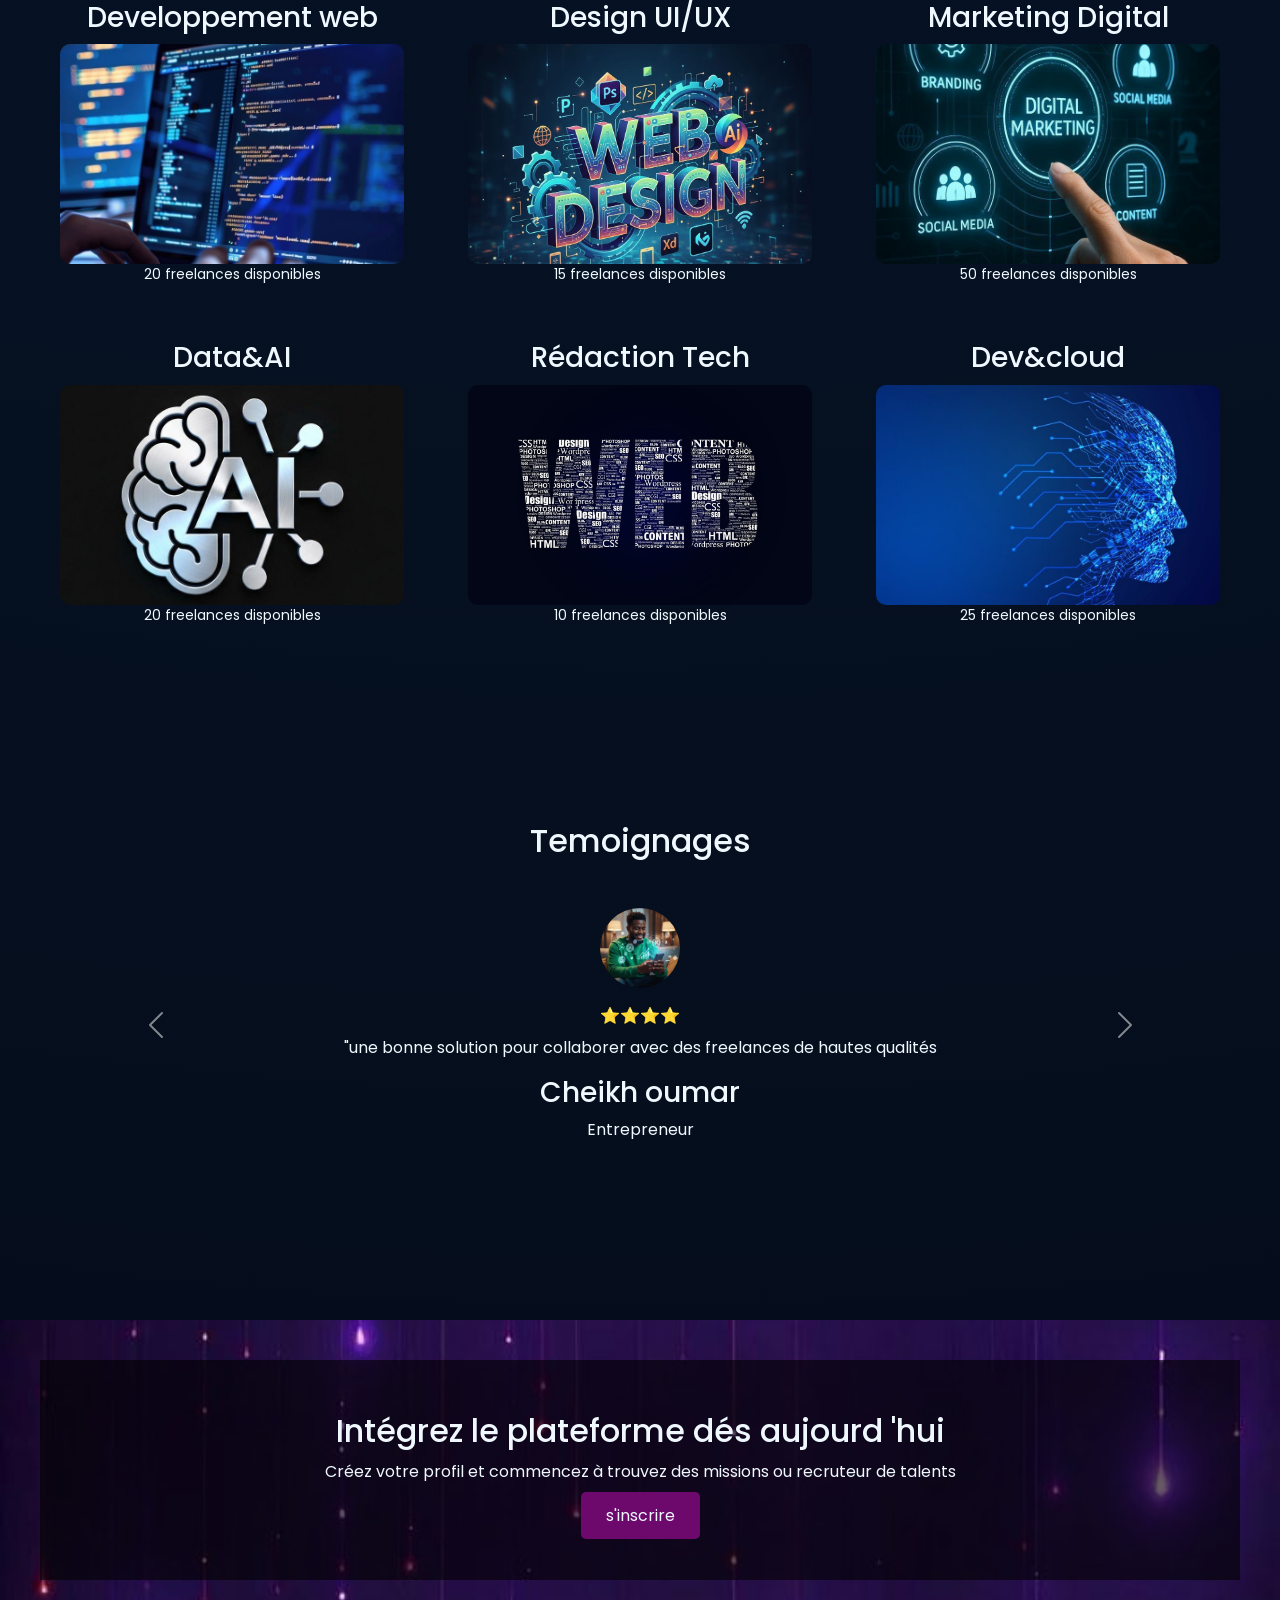
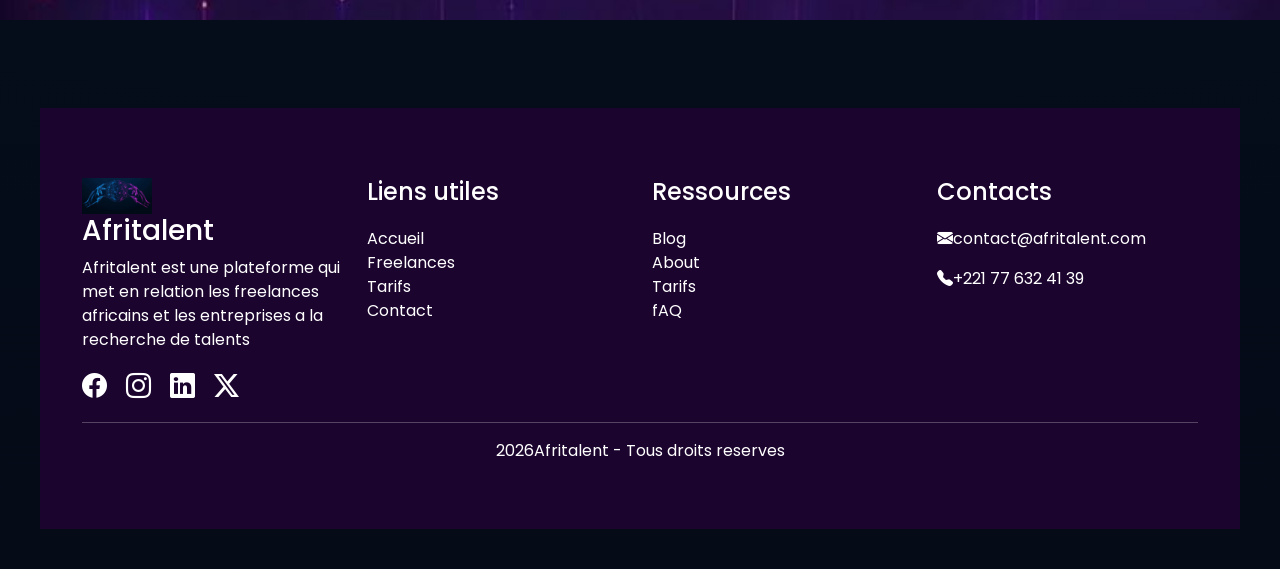
==== commit 72798219: "Finalisation : corrections responsive, optimisation du code et commentaires" ====
--- a/index.html
+++ b/index.html
@@ -1,258 +1,316 @@
 <!DOCTYPE html>
-<html lang="en">
+<html lang="fr">
+
 <head>
     <meta charset="UTF-8">
     <meta name="viewport" content="width=device-width, initial-scale=1.0">
     <title>Document</title>
-<link rel="stylesheet" href="https://cdn.jsdelivr.net/npm/bootstrap@5.3.8/dist/css/bootstrap.min.css">
+    <link rel="stylesheet" href="https://cdn.jsdelivr.net/npm/bootstrap@5.3.8/dist/css/bootstrap.min.css">
 <link rel="stylesheet" href="css/style.css">
 <link rel="stylesheet" href="https://fonts.googleapis.com/css2?family=poppins&family=Roboto&display=swap">
-
+<link rel="stylesheet" href="https://cdn.jsdelivr.net/npm/bootstrap-icons@1.13.1/font/bootstrap-icons.min.css">
 
 </head>
+
 <body>
     <header>
-        <div>
-<nav class="navbar navbar-expand-lg navbar-dark bg-dark fixed-top">
-    <div class="container">
-        <!--gestion du menu--> 
-        <a class="navbar-brand d-flex align-items-center" href="index.html">
-        <img src="images/image8.jpeg" alt="logo" width="80" class="me-2">
-        <h2 class="kane">AFRITALENT</h2>
-        </a>
-        <!--bouton mobile-->
-    <button class="navbar-toggler" type="button" data-bs-toggle="collapse" data-bs-target="#navbarMenu">
-<span class="navbar-toggler-icon"></span>
-    </button>
-    <!--menu de nav-->
-    <div class="collapse navbar-collapse" id="navbarMenu">
-        <ul class="navbar-nav ms-auto">
-  <li class="nav-item">
-    <a class="nav-link mx-2" href="index.html">Accueil</a>
-    </li>
-<li class="nav-item">
-<a class="nav-link mx-2" href="freelances.html">Freelances</a>
-</li>
-<li class="nav-item">
-<a class="nav-link mx-2" href="tarifs.html">Tarifs</a>
-</li>
-<li class="nav-item">
-<a class="nav-link mx-2" href="about.html">About</a>
-</li>
-<li class="nav-item">
-<a class="nav-link mx-2" href="blog.html">Blog</a>
-</li>
-<li class="nav-item">
-<a class="nav-link mx-2" href="contact.html">Contact</a>
-</li>
-<button class="diey">Nous rejoindre</button>
-<button id="btn" class="btn btn-pink">💡</button>
-</ul>
-</div>
-</div>
-</nav>
-
+            <nav class="navbar navbar-expand-lg navbar-dark bg-dark fixed-top">
+                <div class="container">
+                    <!--gestion du menu-->
+                    <a class="navbar-brand d-flex align-items-center" href="index.html">
+                        <img src="images/image8.jpeg" alt="logo" width="80" class="me-2">
+                        <h1 class="kane">AFRITALENT</h1>
+                    </a>
+                    <!--bouton mobile-->
+                    <button class="navbar-toggler" type="button" data-bs-toggle="collapse" data-bs-target="#navbarMenu">
+                        <span class="navbar-toggler-icon"></span>
+                    </button>
+                    <!--menu de nav-->
+                    <div class="collapse navbar-collapse" id="navbarMenu">
+                        <ul class="navbar-nav ms-auto">
+                            <li class="nav-item">
+                                <a class="nav-link mx-2" href="index.html">Accueil</a>
+                            </li>
+                            <li class="nav-item">
+                                <a class="nav-link mx-2" href="freelances.html">Freelances</a>
+                            </li>
+                            <li class="nav-item">
+                                <a class="nav-link mx-2" href="tarifs.html">Tarifs</a>
+                            </li>
+                            <li class="nav-item">
+                                <a class="nav-link mx-2" href="about.html">About</a>
+                            </li>
+                            <li class="nav-item">
+                                <a class="nav-link mx-2" href="blog.html">Blog</a>
+                            </li>
+                            <li class="nav-item">
+                                <a class="nav-link mx-2" href="contact.html">Contact</a>
+                            </li>
+                            <li><button class="diey" >Nous rejoindre</button></li>
+                           <li><button id="btn" class="btn btn-pink">💡</button></li>
+                        </ul>
+                    </div>
+                </div>
+            </nav>
     </header>
-<!--section hero-->
-<section  class="hero hidden">
-    
-<div class="hero-text">
-    <h1 class="afri">Montrez votre talent.Attirez les meilleurs opportunités </h1>
-    <p>Afritalent permet aux developpeurs , designers et créateur de contenu de valoriser leurs compétences <br>et d'accéder à de nouvelles opportunités</p>
-
-    <!--bouton cta-->
-    <div class="button">
-    <button class="btn1">je suis freelance </button>
-    <button class="btn2">je cherche un freelance</button>
-    </div>
-    </div>
-
-    <div class="stats">
-        <div class="stat-box">
-                 <h2 class="counter" data-target="+2000">0</h2>
-        <p>Freelances</p>
-        </div>
-        <div class="stat-box" >
-        <h2 class="counter" data-target="+700">0</h2>
-        <p>Entreprise</p>
-        </div>
-        <div class="stat-box">
-            <h2 class="counter" data-target="+1500">0</h2>
-        <p>clients</p>
-        </div>
-            </div>
-        </div>
-       
-    
-   <div class="hero-image"></div>     
-
-</section>
-<!--section comment ca marche-->
-<section class="bento-section hidden">
-    <h2 class="titre">Comment ça marche </h2>
-<div class="bento">
-    <div class="row bento">
-    <div class="col-12 col-md-6 col-lg-12">
-<div class=" kard card1">
-    <img src="images/image17.jpeg" alt="">
-<h3>01.Créez votre profil</h3>
-<p> Inscrivez vous et créez un profil en mettant en avant vos compétences,
-    expériences et réalisations
-</p>
-</div>
-</div>
-
-<div class="col-12 col-md-6 col-lg-8">
-<div class=" kard card2">
-    <img src="images/image15.jpeg" alt="">
-    <h3>02.Présentez votre expertise</h3>
-     <p>Ajoutez vos projets , votre porfolio et vos spécialites pour attirer l'attention des recruteurs </p>
-</div>
-</div>
-
-<div class="col-12">
-<div class=" kard card3">
-     <img src="images/image18.jpeg" alt="">
-    <h3>03.Trouvez des missions </h3>
-     <p>cconsultez les offres disponibles et choisissez celle qui correspond à votre profil</p>
-</div>
-</div>
-
-<div class="col-12 col-md-6 col-lg-5">
-<div class=" kard card4">
-    <img src="images/image16.jpeg" alt="">
-<h3>04. Travaillez et évoluer </h3>
-<p> collaborez avec des clients , gagnez de l'experiences er développez votre réseau </p>
-</div>
-</div>
-</div>
-</div>
-</section>
-<!--section categories de services -->
-<section class="service hidden">
-    <h2>Categories de services </h2>
-<div class="dieba">
-      <div class="row">
-   <div class="col-12 col-md-6 col-lg-4">  
-<div class="dieba1">
-    <h3>Developpement web</h3>
-    <img src="images/image7.jpeg" alt="">
-    <p>20 freelances disponibles</p>
-</div>
-</div>
-<div class="col-12 col-md-6 col-lg-4">
-<div class="dieba1">
-    <h3>Design UI/UX</h3>
-    <img src="images/image11.jpeg" alt="">
-    <p>15 freelances disponibles</p>
-</div>
-</div>
-<div class="col-12 col-md-6 col-lg-4">
-<div class="dieba1">
-    <h3>Marketing Digital</h3>
-    <img src="images/image6.jpeg" alt="">
-    <p>50 freelances disponibles</p>
-    </div>
-</div>
-<div class="col-12 col-md-6 col-lg-4">
-<div class="dieba1">
-    <h3>Data&AI</h3>
-    <img src="images/image5.jpeg" alt="">
-    <p>20 freelances disponibles</p>
-</div>
-</div>
-
-<div class="col-12 col-md-6 col-lg-4">
-<div class="dieba1">
-    <h3>Rédaction Tech</h3>
-    <img src="images/image10.jpeg" alt="">
-    <p>10 freelances disponibles</p>
-</div>
-</div>
-<div class="col-12 col-md-6 col-lg-4">
-<div class="dieba1">
-    <h3>Dev&cloud</h3>
-    <img src="images/image12.jpeg" alt="">
-    <p>25 freelances disponibles</p>
-</div>
-</div>
-</div>
-</div>
-</section>
-<!--section temoignages avec carousel bootstrap-->
-
-<section>
-<h2 class="temoignage hidden">Temoignages</h2>
-
-  <div id="carouselExample" class="carousel slide container my-5" data-bs-ride="carousel">
-
-    <div class="carousel-inner text-center">
-        <!--temoignage1-->
-        <div class="carousel-item active">
-        <img src="images/image1.jpeg" class="d-block mx-auto mb-3" width="120" alt="">
-        <div class="mb-2">
-            ⭐⭐⭐⭐
-        </div>
-        <p>"une bonne solution pour collaborer avec des freelances de hautes qualités</p>
-        <h4>Cheikh oumar</h4>
-        <span>Entrepreneur</span>
-    </div>
-    <!--temoignage2-->
-    <div class="carousel-item">
-<img src="images/image24.jpeg"  class="d-block mx-auto mb-3" width="120" alt="" >
-<div class="mb-2">
-    ⭐⭐⭐⭐⭐
-</div>
-<p>j'ai beaucoup gagné en expériences grace à Afritalent</p>
-<h4>Serigne samba</h4>
-<span>Developpeur web</span>
-    </div>
-    <!--temoignage3-->
-<div class="carousel-item">
-<img src="images/image3.jpeg"  class="d-block mx-auto mb-3" width="120" alt="" >
-<div class="mb-2">
-    ⭐⭐⭐⭐
-</div>
-<p>j'ai trouvé plusieurs missions en peu de temps</p>
-<h4>Mame Bigué</h4>
-<span>Webmarketeuse</span>
-</div>
-<!--temoignages4-->
-<div class="carousel-item">
-<img src="images/image2.jpeg"  class="d-block mx-auto mb-3" width="120" alt="" >
-<div class="mb-2">
-    ⭐⭐⭐⭐
-</div>
-<p>cette plateforme est intéréssante</p>
-<h4>Seynabou</h4>
-<span>Rédactrice Tech</span>
-</div>
-</div>
-<button class="carousel-control-prev" type="button" data-bs-target="#carouselExample" data-bs-slide="prev">
-    <span class="carousel-control-prev-icon"></span>
-</button>
-<button class="carousel-control-next" type="button" data-bs-target="#carouselExample" data-bs-slide="next">
-    <span class="carousel-control-next-icon"></span>
-  </div>  
-<!--section appel-->
-<section class="aw hidden">
-<div class="aw-overlay">
-    <div class="aw-content">
-<h2>Intégrez le plateforme dés aujourd 'hui</h2>
-<p>Créez votre profil et commencez à trouvez des missions ou recruteur de talents</p>
-<a href="inscription .html" class="aw-btn"> s'inscrire</a>
-</div>
-</div>
-</section>
-<!--section hero a faire apres-->
-<section>
-
-
-</section>
-<button id="topBtn">Retour en haut</button>
-<script src="https://cdn.jsdelivr.net/npm/bootstrap@5.3.8/dist/js/bootstrap.bundle.min.js"></script>
-
-<script src="js/main.js"></script>
+    <!--section hero-->
+    <section class="hero hidden">
+
+        <div class="hero-text">
+            <h1 class="afri">Montrez votre talent.Attirez les meilleurs opportunités </h1>
+            <p>Afritalent permet aux developpeurs , designers et créateur de contenu de valoriser leurs compétences
+                <br>et d'accéder à de nouvelles opportunités
+            </p>
+
+            <!--bouton cta-->
+            <div class="button">
+                <button class="btn1">je suis freelance </button>
+                <button class="btn2">je cherche un freelance</button>
+            </div>
+        </div>
+
+        <div class="stats">
+            <div class="stat-box">
+                <h2 class="counter" data-target="+2000">0</h2>
+                <p>Freelances</p>
+            </div>
+            <div class="stat-box">
+                <h2 class="counter" data-target="+700">0</h2>
+                <p>Entreprise</p>
+            </div>
+            <div class="stat-box">
+                <h2 class="counter" data-target="+1500">0</h2>
+                <p>clients</p>
+            </div>
+        </div>
+        
+
+
+        <div class="hero-image"></div>
+
+    </section>
+    <!--section comment ca marche-->
+    <section class="bento-section hidden">
+        <h2 class="titre">Comment ça marche </h2>
+        <div class=" container bento">
+            <div class="row bento">
+                <div class="col-12 col-md-6 col-lg-12">
+                    <div class=" kard card1">
+                        <img src="images/image17.jpeg" alt="photo">
+                        <h3>01.Créez votre profil</h3>
+                        <p> Inscrivez vous et créez un profil en mettant en avant vos compétences,
+                            expériences et réalisations
+                        </p>
+                    </div>
+                </div>
+
+                <div class="col-12 col-md-6 col-lg-8">
+                    <div class=" kard card2">
+                        <img src="images/image15.jpeg" alt="photo">
+                        <h3>02.Présentez votre expertise</h3>
+                        <p>Ajoutez vos projets , votre porfolio et vos spécialites pour attirer l'attention des
+                            recruteurs </p>
+                    </div>
+                </div>
+
+                <div class="col-12">
+                    <div class=" kard card3">
+                        <img src="images/image18.jpeg" alt="photo">
+                        <h3>03.Trouvez des missions </h3>
+                        <p>cconsultez les offres disponibles et choisissez celle qui correspond à votre profil</p>
+                    </div>
+                </div>
+
+                <div class="col-12 col-md-6 col-lg-5">
+                    <div class=" kard card4">
+                        <img src="images/image16.jpeg" alt="photo">
+                        <h3>04. Travaillez et évoluer </h3>
+                        <p> collaborez avec des clients , gagnez de l'experiences er développez votre réseau </p>
+                    </div>
+                </div>
+            </div>
+        </div>
+    </section>
+    <!--section categories de services -->
+    <section class="service hidden">
+        <h2>Categories de services </h2>
+        <div class="dieba">
+            <div class="row">
+                <div class="col-12 col-md-6 col-lg-4">
+                    <div class="dieba1">
+                        <h3>Developpement web</h3>
+                        <img src="images/image7.jpeg" alt="photo">
+                        <p>20 freelances disponibles</p>
+                    </div>
+                </div>
+                <div class="col-12 col-md-6 col-lg-4">
+                    <div class="dieba1">
+                        <h3>Design UI/UX</h3>
+                        <img src="images/image11.jpeg" alt="photo">
+                        <p>15 freelances disponibles</p>
+                    </div>
+                </div>
+                <div class="col-12 col-md-6 col-lg-4">
+                    <div class="dieba1">
+                        <h3>Marketing Digital</h3>
+                        <img src="images/image6.jpeg" alt="photo">
+                        <p>50 freelances disponibles</p>
+                    </div>
+                </div>
+                <div class="col-12 col-md-6 col-lg-4">
+                    <div class="dieba1">
+                        <h3>Data&AI</h3>
+                        <img src="images/image5.jpeg" alt="photo">
+                        <p>20 freelances disponibles</p>
+                    </div>
+                </div>
+
+                <div class="col-12 col-md-6 col-lg-4">
+                    <div class="dieba1">
+                        <h3>Rédaction Tech</h3>
+                        <img src="images/image10.jpeg" alt="photo">
+                        <p>10 freelances disponibles</p>
+                    </div>
+                </div>
+                <div class="col-12 col-md-6 col-lg-4">
+                    <div class="dieba1">
+                        <h3>Dev&cloud</h3>
+                        <img src="images/image12.jpeg" alt="photo">
+                        <p>25 freelances disponibles</p>
+                    </div>
+                </div>
+            </div>
+        </div>
+    </section>
+    <!--section temoignages avec carousel bootstrap-->
+
+    <section>
+        <h2 class="temoignage hidden">Temoignages</h2>
+
+        <div id="carouselExample" class="carousel slide container my-5" data-bs-ride="carousel">
+
+            <div class="carousel-inner text-center">
+                <!--temoignage1-->
+                <div class="carousel-item active">
+                    <img src="images/image1.jpeg" class="d-block mx-auto mb-3" width="120" alt="photo">
+                    <div class="mb-2">
+                        ⭐⭐⭐⭐
+                    </div>
+                    <p>"une bonne solution pour collaborer avec des freelances de hautes qualités</p>
+                    <h3>Cheikh oumar</h3>
+                    <span>Entrepreneur</span>
+                </div>
+                <!--temoignage2-->
+                <div class="carousel-item">
+                    <img src="images/image24.jpeg" class="d-block mx-auto mb-3" width="120" alt="photo">
+                    <div class="mb-2">
+                        ⭐⭐⭐⭐⭐
+                    </div>
+                    <p>j'ai beaucoup gagné en expériences grace à Afritalent</p>
+                    <h3>Serigne samba</h3>
+                    <span>Developpeur web</span>
+                </div>
+                <!--temoignage3-->
+                <div class="carousel-item">
+                    <img src="images/image3.jpeg" class="d-block mx-auto mb-3" width="120" alt="photo">
+                    <div class="mb-2">
+                        ⭐⭐⭐⭐
+                    </div>
+                    <p>j'ai trouvé plusieurs missions en peu de temps</p>
+                    <h3>Mame Bigué</h3>
+                    <span>Webmarketeuse</span>
+                </div>
+                <!--temoignages4-->
+                <div class="carousel-item">
+                    <img src="images/image2.jpeg" class="d-block mx-auto mb-3" width="120" alt="photo">
+                    <div class="mb-2">
+                        ⭐⭐⭐⭐
+                    </div>
+                    <p>cette plateforme est intéréssante</p>
+                    <h3>Seynabou</h3>
+                    <span>Rédactrice Tech</span>
+                </div>
+            </div>
+            <button class="carousel-control-prev" type="button" data-bs-target="#carouselExample" data-bs-slide="prev">
+                <span class="carousel-control-prev-icon"></span>
+            </button>
+            <button class="carousel-control-next" type="button" data-bs-target="#carouselExample" data-bs-slide="next">
+                <span class="carousel-control-next-icon"></span>
+                </button>
+        </div>
+        </section>
+        <!--section appel-->
+        <section class="aw hidden">
+            <div class="aw-overlay">
+                <div class="aw-content">
+                    <h2>Intégrez le plateforme dés aujourd 'hui</h2>
+                    <p>Créez votre profil et commencez à trouvez des missions ou recruteur de talents</p>
+                    <a href="contact.html" class="aw-btn"> s'inscrire</a>
+                </div>
+            </div>
+        </section>
+        <!--section hero -->
+        <section>
+            <footer class="footer mt-5">
+                <div class="container">
+                    <div class="row">
+                        <!--colonne1-->
+                        <div class="col-12 col-md-6 col-lg-3">
+                            <img src="images/image8.jpeg" alt="logo afritalent" width="70">
+                            <h3>Afritalent</h3>
+                            <p>Afritalent est une plateforme qui met en relation
+                                les freelances africains et les entreprises a la
+                                recherche de talents
+                            </p>
+                        </div>
+                        <!--colonne2-->
+                        <div class="col-12 col-md-6 col-lg-3">
+                            <h4>Liens utiles</h4>
+                            <ul class="list-unstyled">
+                                <li><a href="index.html">Accueil</a></li>
+                                <li><a href="freelances.html">Freelances</a></li>
+                                <li><a href="tarifs.html">Tarifs</a></li>
+                                <li><a href="contact.html">Contact</a></li>
+                            </ul>
+                        </div>
+                        <!--colonne3-->
+                        <div class="col-12 col-md-6 col-lg-3">
+                            <h4>Ressources</h4>
+                            <ul class="list-unstyled">
+                                <li><a href="blog.html">Blog</a></li>
+                                <li><a href="about.html">About</a></li>
+                                <li><a href="tarifs.html">Tarifs</a></li>
+                                <li><a href="#">fAQ</a></li>
+                            </ul>
+                        </div>
+                        <!--colonne4-->
+                        <div class="col-12 col-md-6 col-lg-3">
+                            <h4>Contacts</h4>
+                            <p><i class="bi bi-envelope-fill"></i>contact@afritalent.com</p>
+                            <p><i class="bi bi-telephone-fill"></i>+221 77 632 41 39</p>
+
+                        </div>
+                        <div class="social-icons">
+                            <i class="bi bi-facebook"></i>
+                            <i class="bi bi-instagram"></i>
+                            <i class="bi bi-linkedin"></i>
+                            <i class="bi bi-twitter-x"></i>
+                        </div>
+                    </div>
+
+                    <hr>
+                    <p class="text-center">
+                        <span id="annee"></span>Afritalent - Tous droits reserves
+                    </p>
+                </div>
+            </footer>
+
+        </section>
+        <button id="topBtn">Retour en haut</button>
+        <script src="https://cdn.jsdelivr.net/npm/bootstrap@5.3.8/dist/js/bootstrap.bundle.min.js"></script>
+
+        <script src="js/main.js"></script>
 
 </body>
+
 </html>
--- a/css/style.css
+++ b/css/style.css
@@ -1,23 +1,24 @@
 body {
-margin:0 ;
-padding: 0;
-font-family: Arial, sans-serif;
-color: black;
-background-color:rgb(244, 239, 246);
-background: radial-gradient(circle at top, #061b36,#050b17);
-color: aliceblue;
-margin-top:90px ;
-}
+  margin: 0;
+  padding: 0;
+  font-family: Arial, sans-serif;
+  color: black;
+  background-color: rgb(244, 239, 246);
+  background: radial-gradient(circle at top, #061b36, #050b17);
+  color: aliceblue;
+  margin-top: 90px;
+}
+
 .h2 h3 {
- color: aliceblue; 
+  color: aliceblue;
 }
 
 
 /*googlefont*/
 
 
-body{
-font-family: 'poppins' , sans-serif;
+body {
+  font-family: 'poppins', sans-serif;
 }
 
 
@@ -25,377 +26,439 @@
 
 
 
-.navbar{
+.navbar {
   display: flex;
   justify-content: space-between;
   align-items: center;
   padding: 20px 50px;
-  }
-.navbar-brand { font-weight: bold;
-font-size: 30px;
-}
-.nav-link{
-  color:rgb(240, 227, 241) ;
+}
+
+.navbar-brand {
+  font-weight: bold;
+  font-size: 30px;
+}
+
+.nav-link {
+  color: rgb(240, 227, 241);
   font-weight: 700;
-  transition: 0.3; 
-}
-.nav-link:hover{
-transform: translateY(-3px);
-box-shadow: 0 10px 20x rgb(147, 99, 203);
-}
- 
- /*espace*/
- 
- 
-section{
-  padding: 40px;  
-}
+  transition: 0.3;
+}
+
+.nav-link:hover {
+  transform: translateY(-3px);
+  box-shadow: 0 10px 20x rgb(147, 99, 203);
+}
+
+/*espace*/
+
+
+section {
+  padding: 40px;
+}
+
 /*gestion-h1-h2-buttom*/
-.kane{
-  color:white;  
-}
-button{
-background-color: rgb(10, 3, 41);
-color: aliceblue;
-border: none;
-padding: 10px 20px ;
-}
-
-.afri{
-    font-family:'popping', sans-serif;
-    font-style: italic;
-    font-size: 40px;
-    letter-spacing: 1px;
-}
-.diey{
-background-color: rgb(31, 29, 31);
-border-radius: 6px;
-transition: 0.3;
-margin-right: 30px;
-}
-.diey:hover{
-transform: translateY(-3px);
-box-shadow: 0 10px 20px rgb(99, 67, 102);
-}
-
-.hero{
-display: flex;
-height: 100vh;
-padding: 0 80px;
-align-items: center;
-background: url("../images/image67.jpeg" )right center no-repeat;
-background-size: contain;
-margin-bottom: 90px;
-margin-top: 80px;
-flex-wrap: wrap;/*pour empecher que les elements se cassent ou debordent*/
-}
+.kane {
+  color: white;
+}
+
+button {
+  background-color: rgb(10, 3, 41);
+  color: aliceblue;
+  border: none;
+  padding: 10px 20px;
+}
+
+.afri {
+  font-family: 'popping', sans-serif;
+  font-style: italic;
+  font-size: 40px;
+  letter-spacing: 1px;
+}
+
+.diey {
+  background-color: rgb(31, 29, 31);
+  border-radius: 6px;
+  transition: 0.3;
+  margin-right: 30px;
+}
+
+.diey:hover {
+  transform: translateY(-3px);
+  box-shadow: 0 10px 20px rgb(99, 67, 102);
+}
+
+.hero {
+  display: flex;
+  height: 100vh;
+  padding: 0 80px;
+  align-items: center;
+  background: url("../images/image67.jpeg")right center no-repeat;
+  background-size: contain;
+  margin-bottom: 90px;
+  margin-top: 80px;
+  flex-wrap: wrap;
+  /*pour empecher que les elements se cassent ou debordent*/
+}
+
 .hero-text h1 {
-font-size: 3rem;
-max-width: 500px;
-color: aliceblue;
-}
-.hero-text span{
-color: #00c6ff;
-}
+  font-size: 3rem;
+  max-width: 500px;
+  color: aliceblue;
+}
+
+.hero-text span {
+  color: #00c6ff;
+}
+
 .hero-text p {
- color: #aaa; 
- margin: 20px 0;
-}
-.buttons{
-display: flex;
-gap: 15px;
-margin-top: 20px 0;
-}
-.btn1 .btn2{
-text-decoration: none;
-padding: 12px 20px;
-border-radius: 10px;
-font-weight: bold;
-transition: 0.3s;
-}
-.btn1:hover{
-transform: translateY(-3px);
-box-shadow: 0 10px 20px rgb(240, 227, 241);
-}
-.btn2:hover{
-transform: translateY(-3px);
-box-shadow: 0 10px 20px rgb(147, 99, 203) ;
+  color: #aaa;
+  margin: 20px 0;
+}
+
+.buttons {
+  display: flex;
+  gap: 15px;
+  margin-top: 20px 0;
+}
+
+.btn1 .btn2 {
+  text-decoration: none;
+  padding: 12px 20px;
+  border-radius: 10px;
+  font-weight: bold;
+  transition: 0.3s;
+}
+
+.btn1:hover {
+  transform: translateY(-3px);
+  box-shadow: 0 10px 20px rgb(240, 227, 241);
+}
+
+.btn2:hover {
+  transform: translateY(-3px);
+  box-shadow: 0 10px 20px rgb(147, 99, 203);
 }
 
 
 /*comment ca marche*/
-  
-.titre{
-font-size: 32px;
-text-align: center;
-margin-bottom: 30px;
-}
-.bento-section{
-padding: 80px 40px;
-}
-.kard img{
-width: 60px;
-height: 60px;
-object-fit: cover;
-margin-bottom: 15px;
-}
-.bento{
-grid-auto-rows:minmax(200px,auto); /*pour controler la hauteur automatique des lignes avec css grid*/
-gap: 20px;
-padding: 40px;
-}
-.kard{
-background: linear-Gradient(135deg,#0b1a3a,#490645);
-color : white;
-padding: 20px; 
-border-radius: 20px;
-box-shadow: 0 10px 25px rgb(0, 0, 0, 0.2);
-transition: transform 0.3s ease;
-overflow: hidden;
-}
+
+.titre {
+  font-size: 32px;
+  text-align: center;
+  margin-bottom: 30px;
+}
+
+.bento-section {
+  padding: 80px 40px;
+}
+
+.kard img {
+  width: 60px;
+  height: 60px;
+  object-fit: cover;
+  margin-bottom: 15px;
+}
+
+.bento {
+  grid-auto-rows: minmax(200px, auto);
+  /*pour controler la hauteur automatique des lignes avec css grid*/
+  gap: 20px;
+  padding: 40px;
+}
+
+.kard {
+  background: linear-Gradient(135deg, #0b1a3a, #490645);
+  color: white;
+  padding: 20px;
+  border-radius: 20px;
+  box-shadow: 0 10px 25px rgb(0, 0, 0, 0.2);
+  transition: transform 0.3s ease;
+  overflow: hidden;
+}
+
 .kard p {
-  word-wrap: break-word;/*couper les mots trop longs*/
+  word-wrap: break-word;
+  /*couper les mots trop longs*/
   line-height: 1.5;
 }
-.kard:hover{
-  transform: scale(1.05); 
-}
+
+.kard:hover {
+  transform: scale(1.05);
+}
+
 /*gestion diposition*/
 
 .card1 {
-grid-column: span 2;
-grid-row: span 2;
-}
+  grid-column: span 2;
+  grid-row: span 2;
+}
+
 .card2 {
   grid-column: span 2;
 }
+
 .card3 {
-grid-column: span 1;
-}
+  grid-column: span 1;
+}
+
 .card4 {
-grid-column: span 3;
+  grid-column: span 3;
 
 }
 
 /*categories*/
-.service{
-  text-align: center;
-}
-.service .dieba{
-display: flex;
-gap: 20px;
-margin-top: 30px;
-}
-
-.dieba1{
+.service {
+  text-align: center;
+}
+
+.service .dieba {
+  display: flex;
+  gap: 20px;
+  margin-top: 30px;
+}
+
+.dieba1 {
   padding: 25px;
   transition: 0.5s;
 }
-.dieba1 h3{
+
+.dieba1 h3 {
   margin-bottom: 10px;
 
 }
-.dieba1 p{
+
+.dieba1 p {
   color: aliceblue;
   font-size: 14px;
 }
-.dieba1:hover{
-transform: translateY(-6px);
-box-shadow: 0 10px 25px rgb(74, 4, 64) ;
-}
-.dieba img{
-width: 80px;
-height: 80px;
+
+.dieba1:hover {
+  transform: translateY(-6px);
+  box-shadow: 0 10px 25px rgb(74, 4, 64);
+}
+
+.dieba img {
+  width: 80px;
+  height: 80px;
 }
 
 /*section temoignage*/
 
-.carousel{
-border-radius: 10px;
-}
-.carousel:hover{
-transform: scale(1.05);
-transition: 0.3s;
-}
-.carousel img{
-width: 80px;
-height: 80px;
-object-fit: cover;
-border-radius: 50%;
-}
-.temoignage{
-text-align: center;
-margin-top: 80px;
+.carousel {
+  border-radius: 10px;
+}
+
+.carousel:hover {
+  transform: scale(1.05);
+  transition: 0.3s;
+}
+
+.carousel img {
+  width: 80px;
+  height: 80px;
+  object-fit: cover;
+  border-radius: 50%;
+}
+
+.temoignage {
+  text-align: center;
+  margin-top: 80px;
 }
 
 /*applel*/
- 
-.aw{
-background: url(../images/image75.jpeg)center/cover no-repeat  ;
-height: 300px;
-position: relative;
-display: flex;
-align-items: center;
-justify-content: center;
-margin-top: 90px;
-}
- .aw-overlay{
-background: rgb(0, 0, 0, 0.6);
-width: 100%;
-height: 100%;
-display: flex;
-align-items: center;
-justify-content: center;
- }
- .aw-content{
-text-align: center;
-color: aliceblue;
- }
- .aw-content h2 {
-font-size: 2rem;
-margin-bottom: 10px;
- }
- .aw-content p{
-margin-bottom: 20px;
- }
- .aw-btn{
-background:#6d096d ;
-color: aliceblue;
-padding: 12px 25px;
-text-decoration: none;
-border-radius: 5px;
-transition: 0.3;
- }
- .aw-btn:hover{
-  background:#05073d;
- }
- .anni{
-  text-align: center;
- }
-
- /*freelances*/
-
-.card img{
-width: 80px;
-height: 80px;
-object-fit: cover;
-margin-bottom: 15px;
-}
-.card{
-background: linear-Gradient(135deg,#0b1a3a,#490645);
-color : white;
-padding: 20px; 
-border-radius: 20px;
-box-shadow: 0 10px 25px rgb(0, 0, 0, 0.2);
-transition: transform 0.3s ease;
-overflow: hidden;/*gere les mots qui depasse*/
-}
+
+.aw {
+  background: url(../images/image75.jpeg)center/cover no-repeat;
+  height: 300px;
+  position: relative;
+  display: flex;
+  align-items: center;
+  justify-content: center;
+  margin-top: 90px;
+}
+
+.aw-overlay {
+  background: rgb(0, 0, 0, 0.6);
+  width: 100%;
+  height: 100%;
+  display: flex;
+  align-items: center;
+  justify-content: center;
+}
+
+.aw-content {
+  text-align: center;
+  color: aliceblue;
+}
+
+.aw-content h2 {
+  font-size: 2rem;
+  margin-bottom: 10px;
+}
+
+.aw-content p {
+  margin-bottom: 20px;
+}
+
+.aw-btn {
+  background: #6d096d;
+  color: aliceblue;
+  padding: 12px 25px;
+  text-decoration: none;
+  border-radius: 5px;
+  transition: 0.3;
+}
+
+.aw-btn:hover {
+  background: #05073d;
+}
+
+.anni {
+  text-align: center;
+}
+
+/*freelances*/
+
+.card img {
+  width: 80px;
+  height: 80px;
+  object-fit: cover;
+  margin-bottom: 15px;
+}
+
+.card {
+  background: linear-Gradient(135deg, #0b1a3a, #490645);
+  color: white;
+  padding: 20px;
+  border-radius: 20px;
+  box-shadow: 0 10px 25px rgb(0, 0, 0, 0.2);
+  transition: transform 0.3s ease;
+  overflow: hidden;
+  /*gere les mots qui depasse*/
+}
+
 .card p {
-  word-wrap: break-word; /*poue couper automatiquement les mots trop longs*/
+  word-wrap: break-word;
+  /*poue couper automatiquement les mots trop longs*/
   line-height: 1.5;
 }
-.card:hover{
-  transform: scale(1.05); 
-}
-
-
-
- /*about*/
- /*section histoire*/
-
- .ab{
-font-family:'segeo UI', 'Segoe UI', Tahoma, Geneva, Verdana, sans-serif;
-color: aliceblue;
-line-height: 1.6;
-margin: 0;
-padding: 0;
-margin-top: 100px;
- }
- .ac{
+
+.card:hover {
+  transform: scale(1.05);
+}
+
+
+
+/*about*/
+/*section histoire*/
+
+.ab {
+  font-family: 'segeo UI', 'Segoe UI', Tahoma, Geneva, Verdana, sans-serif;
+  color: aliceblue;
+  line-height: 1.6;
+  margin: 0;
+  padding: 0;
+  margin-top: 100px;
+}
+
+.ac {
   padding: 60px 10%;
- }
- .ad{
+}
+
+.ad {
   text-align: center;
   font-size: 2.5rem;
-  margin-bottom:40px ;
+  margin-bottom: 40px;
   color: aliceblue;
- }
- .notrehistoire{
+}
+
+.notrehistoire {
   display: flex;
   align-items: center;
   gap: 50px;
   background-image: url(../images/image64.jpeg);
- }
- .notrehistoire .text-content {
-flex: 1;
-
- }
- .notrehistoire .image-content{
+}
+
+.notrehistoire .text-content {
   flex: 1;
- }
+
+}
+
+.notrehistoire .image-content {
+  flex: 1;
+}
+
 .notrehistoire img {
   border-radius: 15px;
   box-shadow: 0 10px 20px rgb(131, 129, 138);
-  margin-left:300px ;
+  margin-left: 300px;
 }
 
 /*section equipe*/
 .equipe-grid {
-display: grid;
-grid-template-columns: repeat(auto-fit,minmax(220px,1fr));
-gap: 30px;
-}
-.carte-m{
+  display: grid;
+  grid-template-columns: repeat(auto-fit, minmax(220px, 1fr));
+  gap: 30px;
+}
+
+.carte-m {
   background-image: url(../images/image72.jpeg);
   padding: 20px;
   border-radius: 12px;
   text-align: center;
-  transition: transform 0.3s ease ;
+  transition: transform 0.3s ease;
   border: 1px solid #eee;
 }
-.carte-m :hover{
+
+.carte-m :hover {
   transform: translateY(-10px);
-  box-shadow: 0 10px 20px rgb(0,0,0,0,1);
-}
+  box-shadow: 0 10px 20px rgb(0, 0, 0, 0, 1);
+}
+
 .carte-m img {
   width: 120px;
   height: 120px;
   border-radius: 50%;
-object-fit: cover;
-margin-bottom: 15px;
-}
+  object-fit: cover;
+  margin-bottom: 15px;
+}
+
 .carte-m .poste {
   color: #7f8c8d;
   font-style: italic;
   margin-bottom: 15px;
 }
+
 .liens-sociaux a {
-text-decoration: none;
-color: #3498db;
- margin: 0 5px;
-  font-size:0.9em
-}
+  text-decoration: none;
+  color: #3498db;
+  margin: 0 5px;
+  font-size: 0.9em
+}
+
 /*nos valeurs*/
-.nosvaleurs{
+.nosvaleurs {
   padding: 60px 5%;
   text-align: center;
 
 }
-.valeurs-container{
+
+.valeurs-container {
   display: grid;
-  grid-template-columns: repeat(auto-fit,minmax(200px ,1fr));
+  grid-template-columns: repeat(auto-fit, minmax(200px, 1fr));
   gap: 30px;
   max-width: 1200px;
   margin: 0 auto;
-    display: flex;
+  display: flex;
   align-items: center;
   gap: 50px;
   background-image: url(../images/image53.jpeg);
 }
 
-.valeurs-carte{
+.valeurs-carte {
   padding: 20px;
 }
+
 .valeurs-carte img {
   width: 80px;
   height: 80px;
@@ -404,12 +467,13 @@
 }
 
 .valeurs-carte h3 {
-  font-size: 1,25rem;
+  font-size: 1, 25rem;
   color: #2c3e50;
   margin-bottom: 15px;
   font-weight: bold;
 }
-.valeurs-carte p{
+
+.valeurs-carte p {
   font-size: 0.9rem;
   color: #f0e1f5;
   line-height: 1.6;
@@ -417,57 +481,64 @@
 
 /*responsive mobile*/
 
-@media screen and (max-width: 768px){
-nav{
-  flex-direction: column; /*pour mettre les elements verticalement*/
-  gap:15px;
-}
-.hero h1{
-  font-size: 30px;
-  text-align: center; 
-}
-.hero p {
-text-align: center;
-}
-.service{
-  grid-template-columns: 1fr;
-}
-.temoignage img {
+@media screen and (max-width: 768px) {
+  nav {
+    flex-direction: column;
+    /*pour mettre les elements verticalement*/
+    gap: 15px;
+  }
+
+  .hero h1 {
+    font-size: 30px;
+    text-align: center;
+  }
+
+  .hero p {
+    text-align: center;
+  }
+
+  .service {
+    grid-template-columns: 1fr;
+  }
+
+  .temoignage img {
+    width: 100%;
+    height: auto;
+  }
+}
+
+/*responsive tablette*/
+@media screen and (min-with:769px) and (max-width:1024px) {
+  .service {
+    grid-template-columns: repeat(2, 1fr);
+  }
+
+  .hero h1 {
+    font-size: 45px;
+  }
+}
+
+/* pour les col-12....*/
+.row {
+  margin-top: 20px;
+}
+
+.kard,
+.dieba1 {
   width: 100%;
-  height: auto;
-}
-}
-
-/*responsive tablette*/
-@media screen and (min-with:769px) and (max-width:1024px){
-  .service{
-    grid-template-columns: repeat(2,1fr);
-  }
-  .hero h1{
-    font-size: 45px;
-  }
-}
-
-/* pour les col-12....*/
-  .row{
-    margin-top: 20px;
-}
-
-.kard,
-.dieba1{
-    width: 100%;
-    height: 100%;
-    padding: 20px;
-    border-radius: 15px;
-    overflow: hidden; /*gere le contenue qui depasse*/
+  height: 100%;
+  padding: 20px;
+  border-radius: 15px;
+  overflow: hidden;
+  /*gere le contenue qui depasse*/
 }
 
 .kard img,
-.dieba1 img{
-    width: 100%;
-    height: 220px;
-    object-fit: cover;
-    border-radius: 10px;
+.dieba1 img {
+  width: 100%;
+  height: 220px;
+  object-fit: cover;
+  border-radius: 10px;
 }
 
 .bento .kard {
@@ -478,32 +549,36 @@
 
 /*pour le bouton dark mode */
 
-.dark-mode{
-background-color: black !important;
-color: white !important;
-}
-body.dark-mode{
- background: radial-gradient(black, #111) !important;
-}
-.dark-mode .card
-.dark-mode .dieba1{
-background-color: black !important;
- color: white !important;
-}
-.dark-mode .navbar{
-background-color: black !important;
+.dark-mode {
+  background-color: black !important;
+  color: white !important;
+}
+
+body.dark-mode {
+  background: radial-gradient(black, #111) !important;
+}
+
+.dark-mode .card .dark-mode .dieba1 {
+  background-color: black !important;
+  color: white !important;
+}
+
+.dark-mode .navbar {
+  background-color: black !important;
 }
 
 /*navbar qui change au scrool*/
-.navbar{
+.navbar {
   transition: 0.3;
 }
-.navbar-scroll{
+
+.navbar-scroll {
   background-color: #520454;
   padding: 5px 0;
   box-shadow: 0 2px 10px rgb(184, 9, 223);
 }
-#topBtn{
+
+#topBtn {
   position: fixed;
   bottom: 20px;
   right: 20px;
@@ -514,108 +589,322 @@
   background: #9b10b7;
   color: rgb(11, 10, 10);
 }
+
 /*compteur*/
 /* SECTION COMPTEURS */
-.stats{
- display: flex;
- gap: 10px;
- margin-top: 10px;
-flex-wrap: wrap; /*pour empecher ques les elements debordent ou se cassent */
-}
-.stat-box{
- background: rgba(255,255,255,0.08);
- backdrop-filter: blur(10px);
- padding: 18px 22px;
- border-radius: 15px;
- min-width: 140px;
- text-align: center;
- border: 1px solid rgba(255,255,255,0.1);
- transition: 0.3s;
- box-shadow: 0 0 20px rgba(124,77,255,0.2);
-}
-.stat-box:hover{
-transform: translateY(-5px);
-background: rgba(255,255,255,0.12);
-}
-.stat-box h2{
-font-size: 2rem;
-font-weight: bold;
-color: #7c4dff;
-margin-bottom: 5px;
-}
-.stat-box p{
- color: white;
- font-size: 15px;
-margin: 0;
-}
-@media(max-width:768px){
-.stats{
- justify-content: center;
-}
-.stat-box{
- min-width: 110px;
- padding: 15px;
- }
-.stat-box h2{
- font-size: 1.5rem;
-}
-}
-.hidden{
-opacity: 0;
-transform: scale(0.8);
-transition: all 3s ease;
-}
-.show{
+.stats {
+  display: flex;
+  gap: 10px;
+  margin-top: 10px;
+  flex-wrap: wrap;
+  /*pour empecher ques les elements debordent ou se cassent */
+}
+
+.stat-box {
+  background: rgba(255, 255, 255, 0.08);
+  backdrop-filter: blur(10px);
+  padding: 18px 22px;
+  border-radius: 15px;
+  min-width: 140px;
+  text-align: center;
+  border: 1px solid rgba(255, 255, 255, 0.1);
+  transition: 0.3s;
+  box-shadow: 0 0 20px rgba(124, 77, 255, 0.2);
+}
+
+.stat-box:hover {
+  transform: translateY(-5px);
+  background: rgba(255, 255, 255, 0.12);
+}
+
+.stat-box h2 {
+  font-size: 2rem;
+  font-weight: bold;
+  color: #7c4dff;
+  margin-bottom: 5px;
+}
+
+.stat-box p {
+  color: white;
+  font-size: 15px;
+  margin: 0;
+}
+
+@media(max-width:768px) {
+  .stats {
+    justify-content: center;
+  }
+
+  .stat-box {
+    min-width: 110px;
+    padding: 15px;
+  }
+
+  .stat-box h2 {
+    font-size: 1.5rem;
+  }
+}
+
+.hidden {
+  opacity: 0;
+  transform: scale(0.8);
+  transition: all 3s ease;
+}
+
+.show {
   opacity: 1;
-  transform:scale(1) ;
-}
+  transform: scale(1);
+}
+
 /*chiffres cles about*/
-.chiffres{
+.chiffres {
   padding: 80px 10%;
 }
-.titre{
+
+.titre {
   text-align: center;
   margin-bottom: 50px;
   font-size: 40px;
 }
-.bento-stats{
+
+.bento-stats {
   display: grid;
-  grid-template-columns: repeat(3,1fr);
+  grid-template-columns: repeat(3, 1fr);
   gap: 20px;
 }
-.box{
-  background: rgba(255, 255, 255,0.08);
+
+.box {
+  background: rgba(255, 255, 255, 0.08);
   padding: 40px;
   border-radius: 20px;
   text-align: center;
   backdrop-filter: blur(10px);
   transition: 0.03s;
 }
-.box:hover{
+
+.box:hover {
   transform: translateY(-10px);
   box-shadow: 0 0 40px rgba(77, 166, 255, 0.4);
 }
-.grande{
+
+.grande {
   grid-column: span 2;
 }
-.largeur{
+
+.largeur {
   grid-column: span 3;
 }
-.box h2{
+
+.box h2 {
   font-size: 55px;
   color: #00c6ff;
   margin-bottom: 15px;
 }
-.box p{
+
+.box p {
   font-size: 18px;
 }
 
-@media(max-width:768px){
-  .bento-stats{
+@media(max-width:768px) {
+  .bento-stats {
     grid-template-columns: 1fr;
   }
+
   .grande,
-  .largeur{
+  .largeur {
     grid-column: span 1;
   }
+}
+
+/*button filtrage*/
+.filter-buttons {
+  display: flex;
+  justify-content: center;
+  gap: 15px;
+  margin-bottom: 40px;
+  flex-wrap: wrap;
+}
+
+.filter-btn {
+  border: none;
+  padding: 12px 25px;
+  border-radius: 30px;
+  background: #130f24;
+  color: white;
+  font-weight: bold;
+  transition: 0.3s;
+}
+
+.filter-btn:hover {
+  background: #09022f;
+  transform: translateY(-5px);
+  box-shadow: 0 0 15px rgba(180, 167, 215, 0.2);
+}
+
+/*contact*/
+.contact-section {
+  display: flex;
+  flex-direction: column;
+  gap: 20px;
+  max-width: 300%;
+  margin-top: 40px;
+  justify-content: center;
+  align-items: center;
+  padding: 120px 20%;
+}
+
+.contact-form {
+  width: 100%;
+  max-width: 500px;
+  background: rgba(255, 255, 255, 0.08);
+  backdrop-filter: blur(10px);
+  padding: 40px;
+  border-radius: 20px;
+  border: 1px solid rgba(255, 255, 255, 0.1);
+  box-shadow: 0 0 25px rgba(140, 82, 255, 0.3);
+}
+
+.contact-form h2 {
+  text-align: block;
+  margin-top: 15px;
+  margin-bottom: 8px;
+}
+
+.contact-form label {
+  display: block;
+  margin-top: 15px;
+  margin-bottom: 8px;
+  font-size: 18px;
+  font-weight: bold;
+}
+
+.contact-form input,
+.contact-form select,
+.contact-form textarea {
+  width: 100%;
+  padding: 12px;
+  border-radius: 10px;
+  border: none;
+  background: rgba(255, 255, 255, 0.1);
+  color: rgb(240, 231, 231);
+  outline: none;
+}
+
+.contact-form textarea {
+  min-height: 120px;
+  resize: none;
+  /*pour empecher le redimensionnement d'un element*/
+}
+
+.contact-form button {
+  width: 100%;
+  margin-top: 25px;
+  padding: 14px;
+  border: none;
+  border-radius: 12px;
+  background: linear-gradient(90deg, #7f5af0, #2cb67d);
+  color: white;
+  font-weight: bold;
+  cursor: pointer;
+  /*pour changer l'apparence du curseur*/
+  transition: 0.3s;
+}
+
+.contact-form button:hover {
+  transform: translateY(-3px);
+  background: #8b7dff;
+}
+
+.contact-info {
+  margin-top: 60px;
+  color: white;
+}
+
+.contact-info h2 {
+  margin-bottom: 20px;
+}
+
+.error {
+  color: #ff6b6b;
+  font-size: 14px;
+}
+
+#successMessage {
+  color: #2ecc71;
+  text-align: center;
+  margin-top: 20px;
+  font-weight: bold;
+}
+
+/* SECTION INFORMATIONS */
+.contact-info {
+  width: 100%;
+  max-width: 600px;
+  margin-top: 50px;
+  padding: 40px;
+  border-radius: 20px;
+  background: rgba(255, 255, 255, 0.08);
+  backdrop-filter: blur(10px);
+  border: 1px solid rgba(255, 255, 255, 0.1);
+  box-shadow: 0 0 25px rgba(140, 82, 255, 0.3);
+  color: white;
+}
+
+.contact-info h2 {
+  text-align: center;
+  margin-bottom: 30px;
+  font-size: 32px;
+}
+
+.info-box {
+  margin-bottom: 25px;
+  padding: 20px;
+  border-radius: 15px;
+  background: rgba(255, 255, 255, 0.05);
+  transition: 0.3s;
+}
+
+.info-box:hover {
+  transform: translateY(-5px);
+  background: rgba(140, 82, 255, 0.15);
+}
+
+.info-box h3 {
+  margin-bottom: 10px;
+  color: #c26b7d;
+}
+
+.info-box p {
+  font-size: 16px;
+  color: #ddd;
+}
+
+/*section footer*/
+.footer {
+  background-color: #1b042d;
+  color: white;
+  padding: 50px 0;
+}
+
+.footer h4 {
+  margin-bottom: 20px;
+}
+
+.footer a {
+  color: white;
+  text-decoration: none;
+}
+
+.footer a :hover {
+  color: #0d6efd;
+}
+
+.social-icons i {
+  font-size: 25px;
+  margin-right: 15px;
+  cursor: pointer;
+}
+
+.social-icons i :hover {
+  color: #0d6efd;
 }
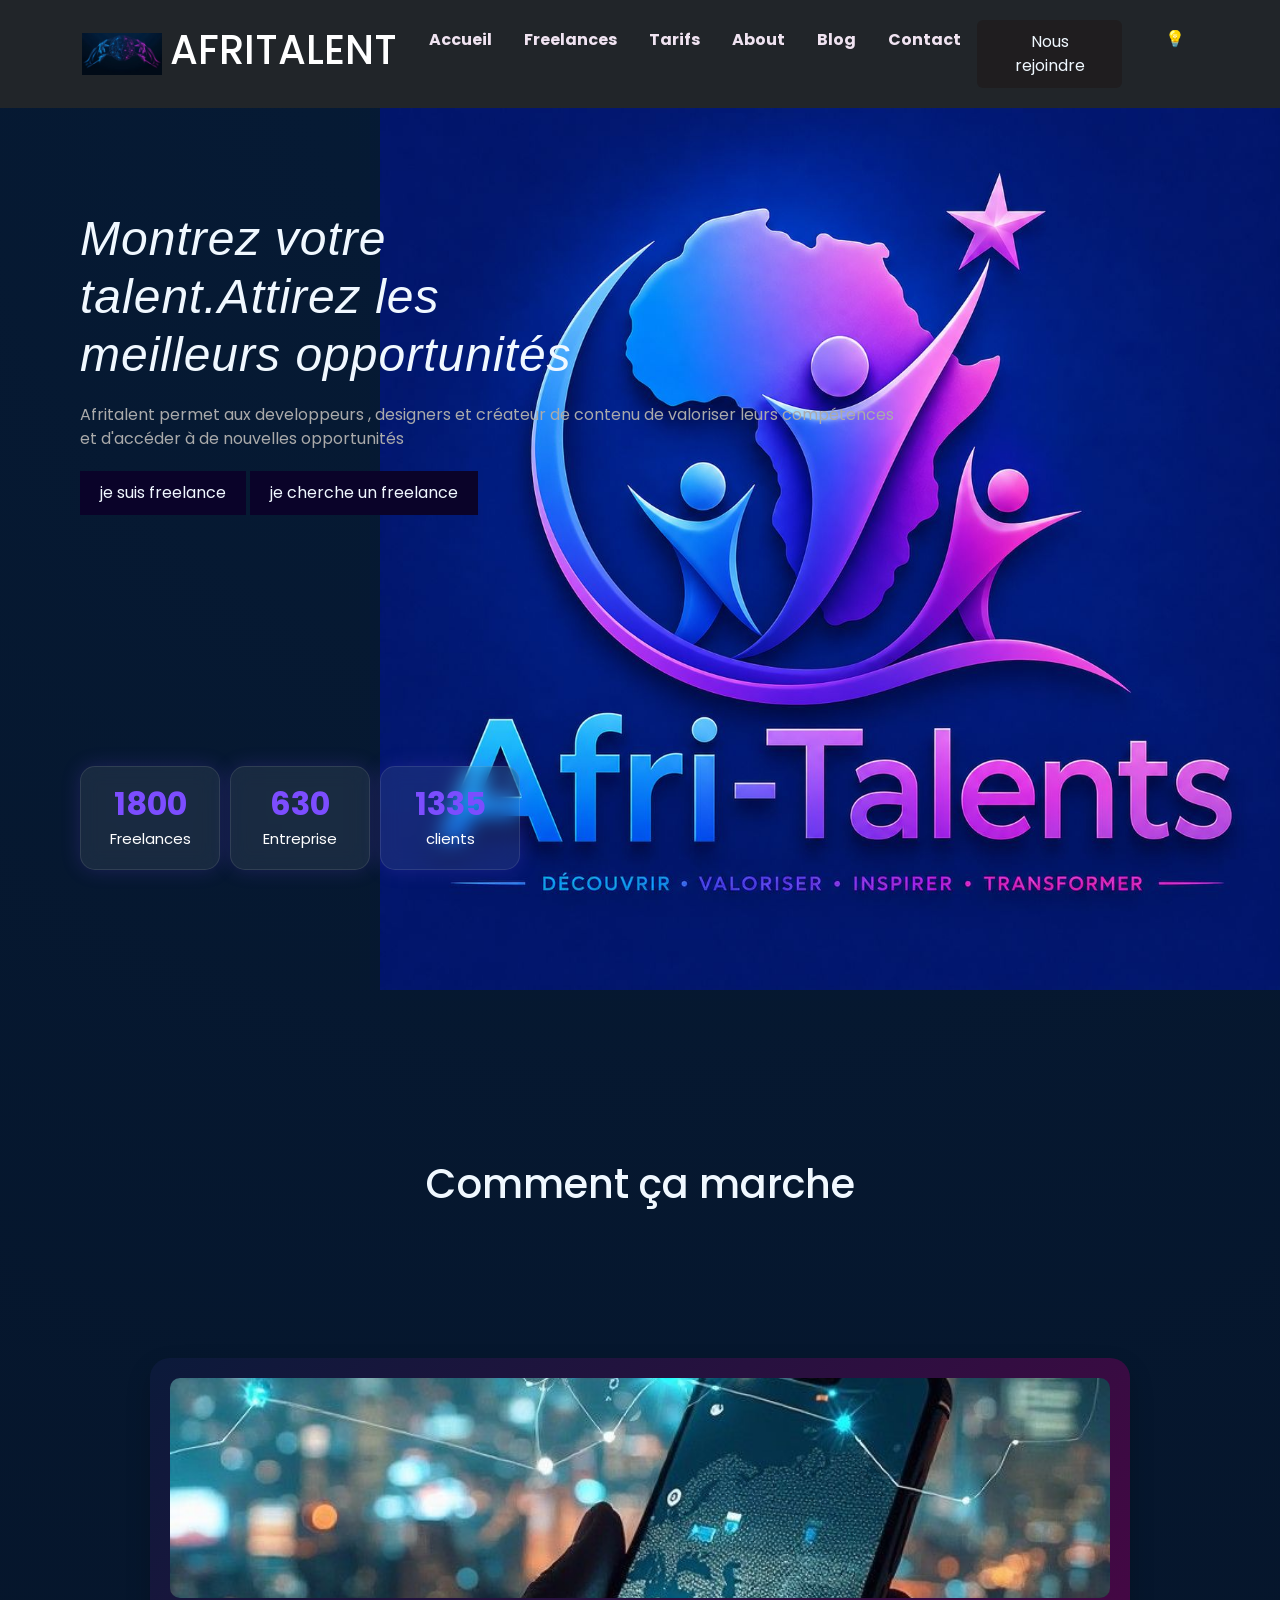
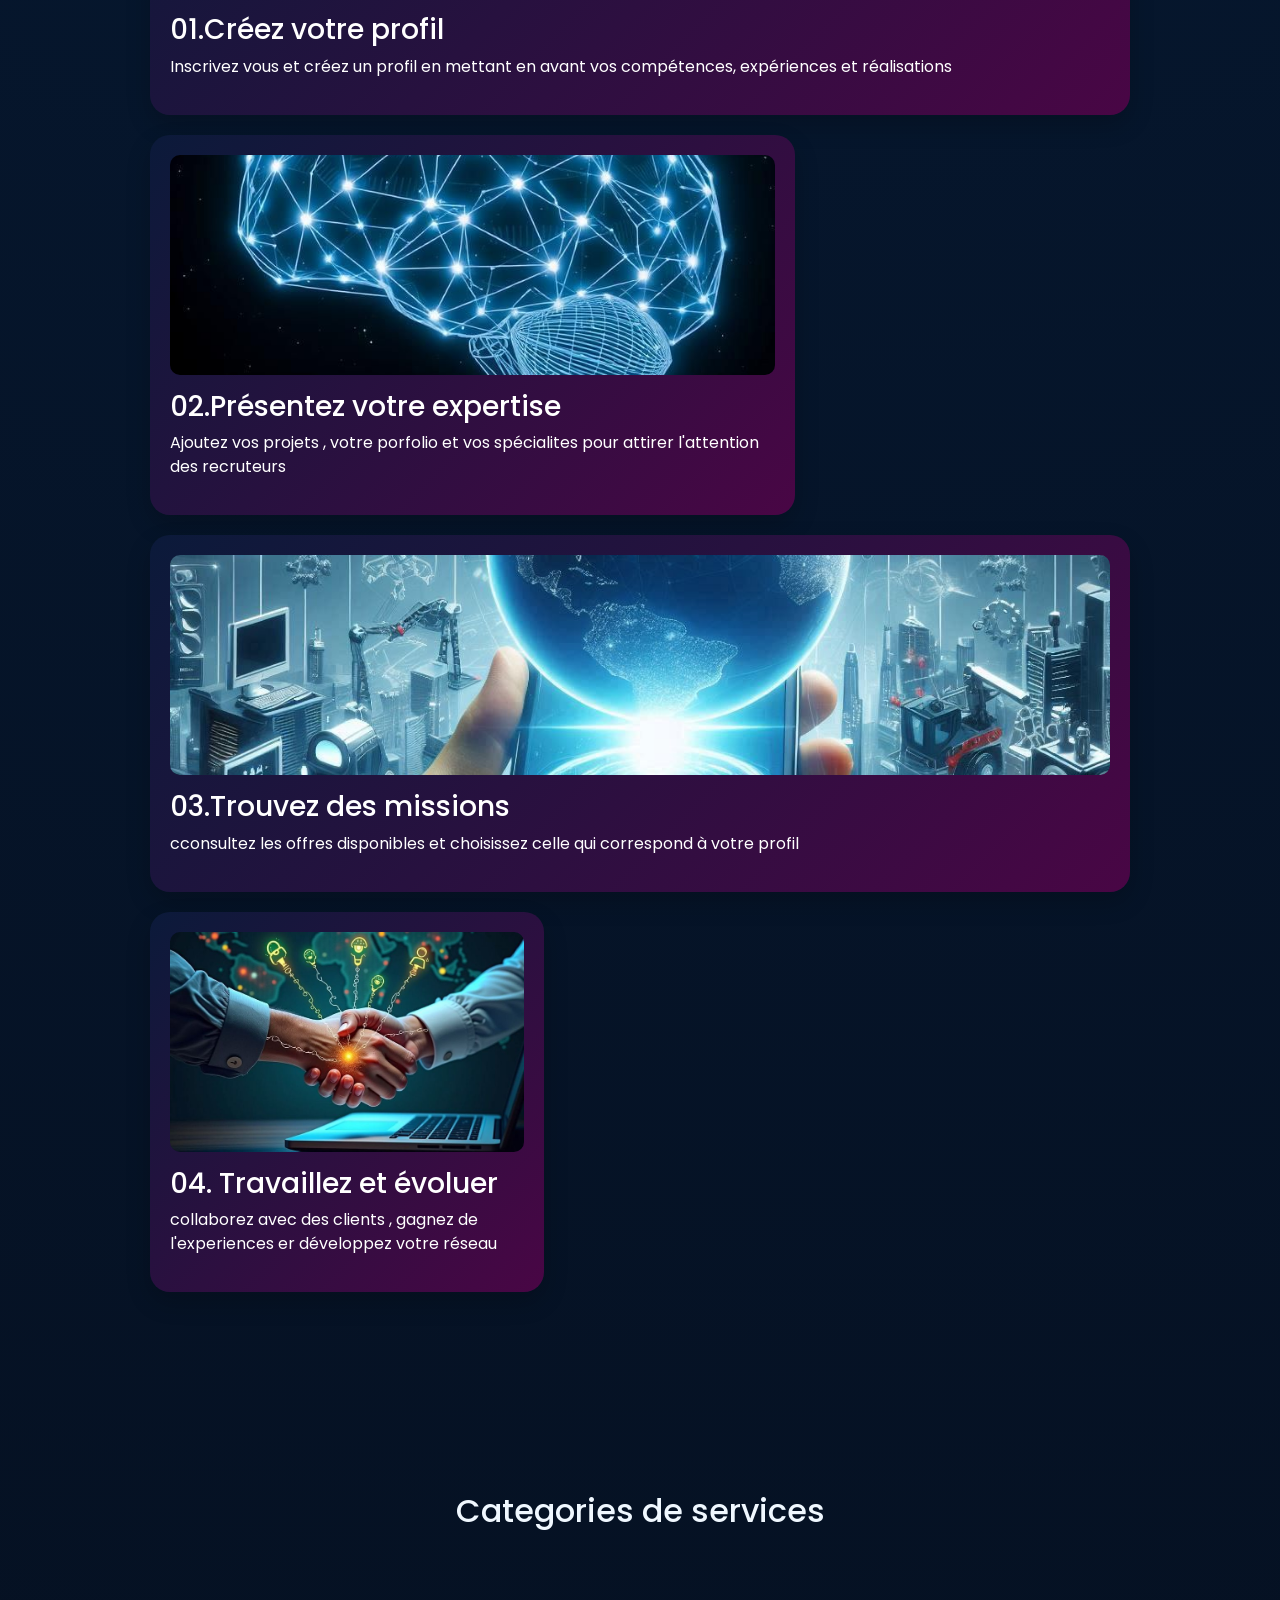
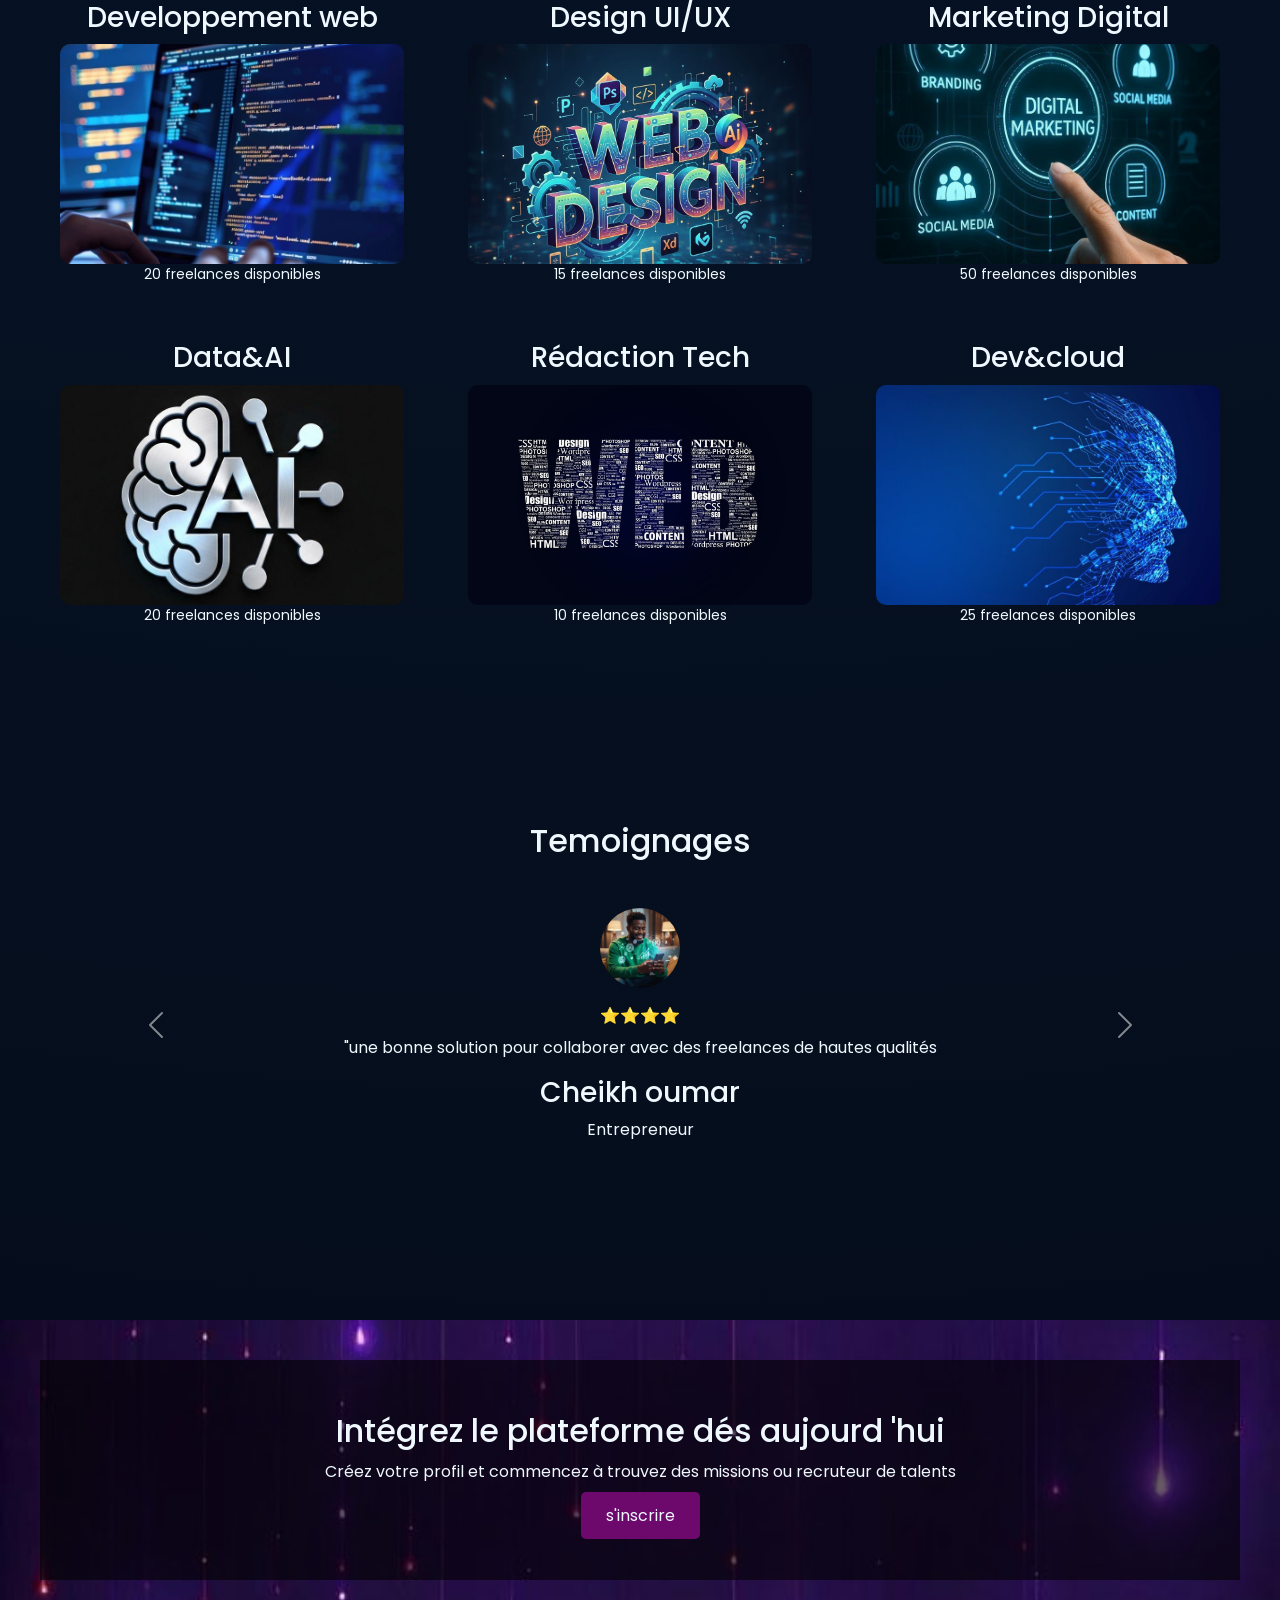
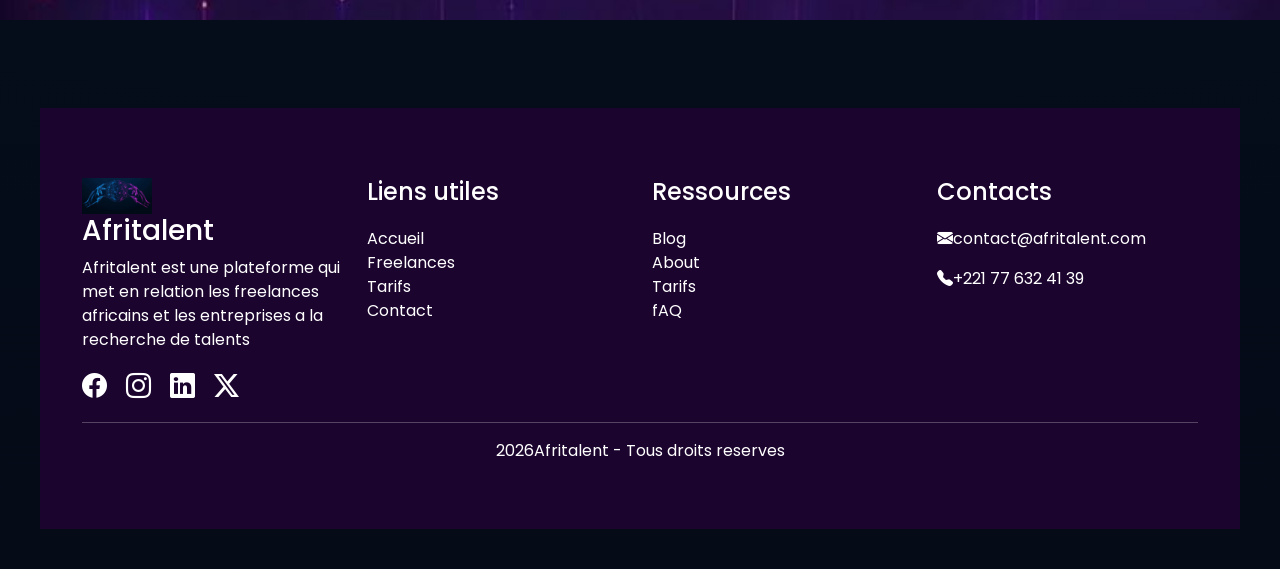
==== commit 0f4729db: ": Déploiement : GitHub Pages activé, README finalisé et présentation PowerPoint ajouté" ====
--- a/index.html
+++ b/index.html
@@ -251,7 +251,7 @@
         </section>
         <!--section hero -->
         <section>
-            <footer class="footer mt-5">
+             <footer class="footer mt-5">
                 <div class="container">
                     <div class="row">
                         <!--colonne1-->
